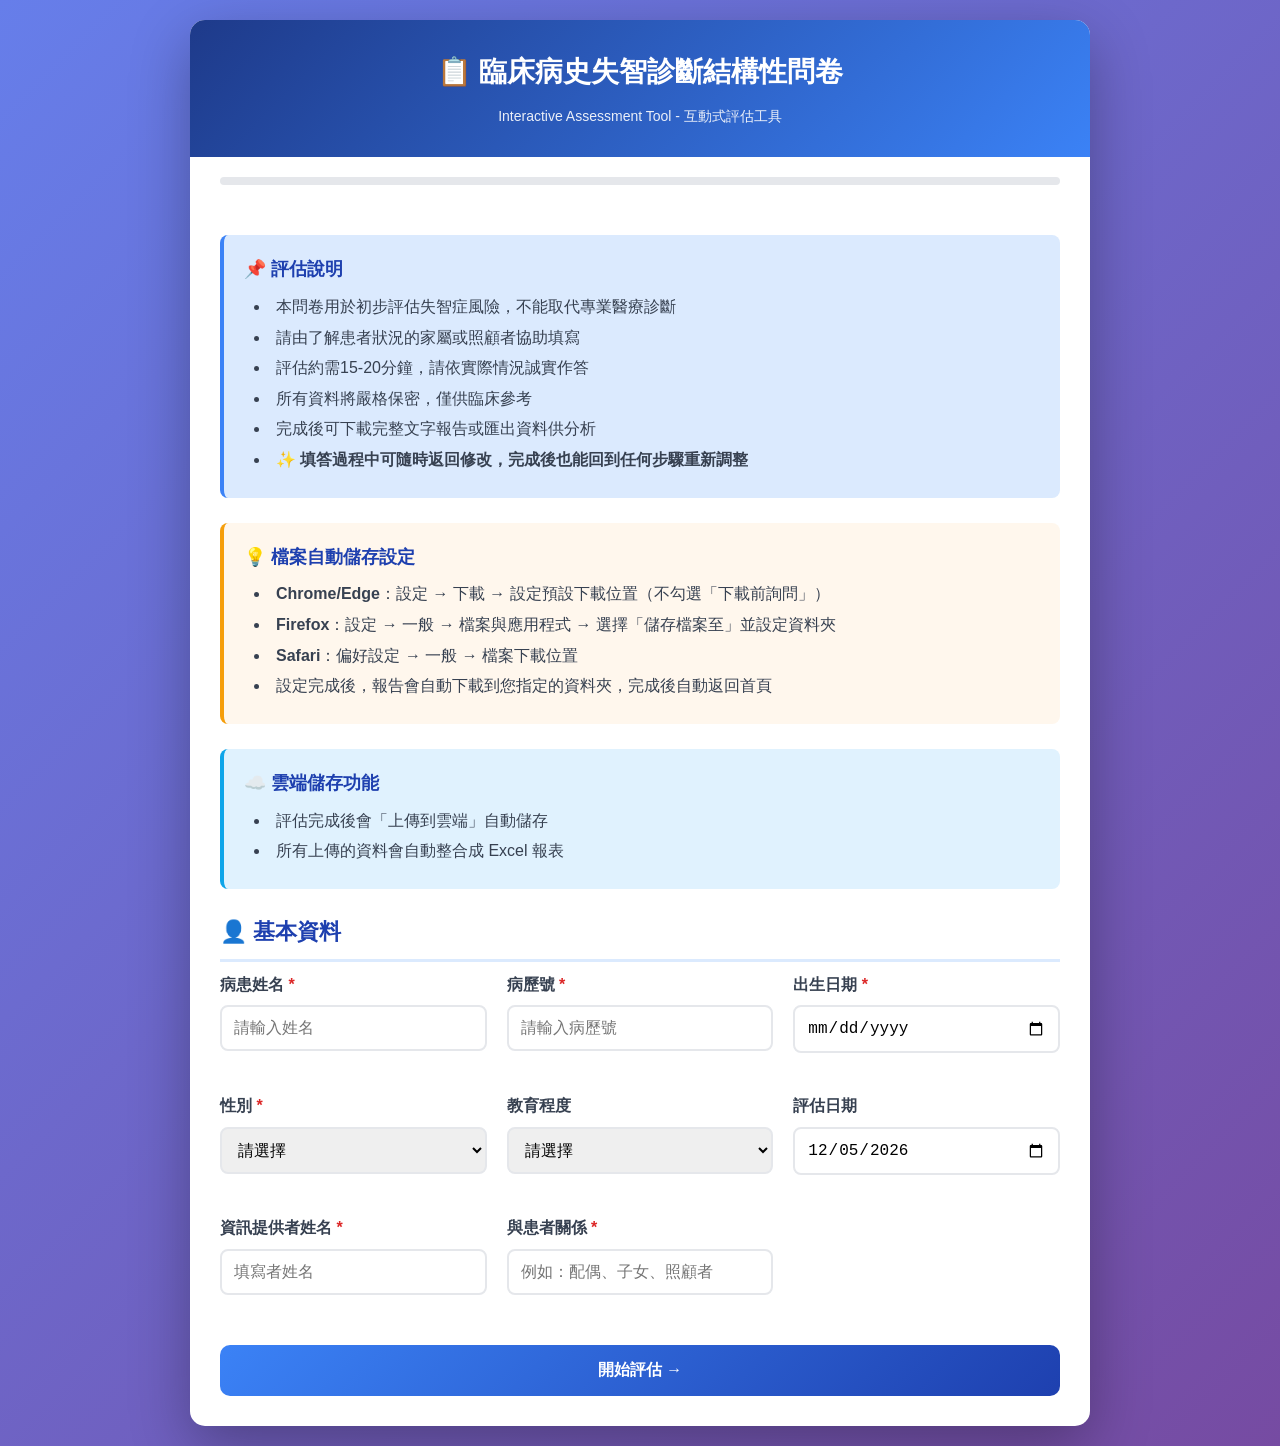
==== index.html @ 64c292cd "Update cloud storage feature description in HTML" ====
<!DOCTYPE html>
<html lang="zh-TW">
<head>
    <meta charset="UTF-8">
    <meta name="viewport" content="width=device-width, initial-scale=1.0">
    <title>臨床病史失智診斷結構性問卷 - 互動式評估工具</title>
    <style>
        * {
            margin: 0;
            padding: 0;
            box-sizing: border-box;
        }

        body {
            font-family: "Microsoft JhengHei", "微軟正黑體", Arial, sans-serif;
            background: linear-gradient(135deg, #667eea 0%, #764ba2 100%);
            min-height: 100vh;
            padding: 20px;
            line-height: 1.6;
        }

        .container {
            max-width: 900px;
            margin: 0 auto;
            background: white;
            border-radius: 15px;
            box-shadow: 0 20px 60px rgba(0,0,0,0.3);
            overflow: hidden;
        }

        .header {
            background: linear-gradient(135deg, #1e3a8a 0%, #3b82f6 100%);
            color: white;
            padding: 30px;
            text-align: center;
        }

        .header h1 {
            font-size: 28px;
            margin-bottom: 10px;
        }

        .header p {
            font-size: 14px;
            opacity: 0.9;
        }

        .progress-bar {
            background: #e5e7eb;
            height: 8px;
            border-radius: 4px;
            overflow: hidden;
            margin: 20px 30px;
        }

        .progress-fill {
            background: linear-gradient(90deg, #3b82f6, #1e40af);
            height: 100%;
            width: 0%;
            transition: width 0.3s ease;
        }

        .progress-text {
            text-align: center;
            color: #6b7280;
            font-size: 14px;
            margin-top: 10px;
        }

        .content {
            padding: 30px;
        }

        .section-title {
            font-size: 22px;
            font-weight: bold;
            color: #1e40af;
            margin-bottom: 10px;
            padding-bottom: 10px;
            border-bottom: 3px solid #dbeafe;
        }

        .section-subtitle {
            color: #6b7280;
            font-size: 14px;
            margin-bottom: 20px;
        }

        .form-group {
            margin-bottom: 20px;
        }

        .form-label {
            display: block;
            font-weight: 600;
            color: #374151;
            margin-bottom: 8px;
        }

        .form-label .required {
            color: #dc2626;
        }

        .form-input, .form-select {
            width: 100%;
            padding: 12px;
            border: 2px solid #e5e7eb;
            border-radius: 8px;
            font-size: 16px;
            transition: border-color 0.3s;
        }

        .form-input:focus, .form-select:focus {
            outline: none;
            border-color: #3b82f6;
        }

        .form-grid {
            display: grid;
            grid-template-columns: repeat(auto-fit, minmax(250px, 1fr));
            gap: 20px;
        }

        .question-item {
            padding: 20px;
            background: #f9fafb;
            border-radius: 10px;
            margin-bottom: 15px;
            border-left: 4px solid #3b82f6;
        }

        .question-header {
            display: flex;
            align-items: flex-start;
            margin-bottom: 15px;
        }

        .question-number {
            background: #3b82f6;
            color: white;
            padding: 5px 12px;
            border-radius: 20px;
            font-weight: bold;
            font-size: 14px;
            margin-right: 12px;
            flex-shrink: 0;
        }

        .question-text {
            font-weight: 500;
            color: #1f2937;
            flex: 1;
        }

        .question-note {
            font-size: 13px;
            color: #6b7280;
            margin: 8px 0 0 44px;
            font-style: italic;
        }

        .radio-group {
            display: flex;
            gap: 20px;
            margin-left: 44px;
            flex-wrap: wrap;
        }

        .radio-group.vertical {
            flex-direction: column;
            gap: 10px;
        }

        .radio-label {
            display: flex;
            align-items: center;
            cursor: pointer;
            padding: 8px 16px;
            border-radius: 8px;
            transition: background-color 0.2s;
        }

        .radio-label:hover {
            background: #e0e7ff;
        }

        .radio-label input[type="radio"] {
            margin-right: 8px;
            width: 18px;
            height: 18px;
            cursor: pointer;
        }

        .button-group {
            display: grid;
            grid-template-columns: repeat(auto-fit, minmax(200px, 1fr));
            gap: 15px;
            margin-top: 30px;
        }

        .btn {
            padding: 15px 30px;
            border: none;
            border-radius: 10px;
            font-size: 16px;
            font-weight: bold;
            cursor: pointer;
            transition: all 0.3s;
            display: flex;
            align-items: center;
            justify-content: center;
            gap: 8px;
        }

        .btn-primary {
            background: linear-gradient(135deg, #3b82f6, #1e40af);
            color: white;
        }

        .btn-primary:hover {
            transform: translateY(-2px);
            box-shadow: 0 10px 20px rgba(59, 130, 246, 0.4);
        }

        .btn-secondary {
            background: #6b7280;
            color: white;
        }

        .btn-secondary:hover {
            background: #4b5563;
        }

        .btn-success {
            background: linear-gradient(135deg, #10b981, #059669);
            color: white;
        }

        .btn-success:hover {
            transform: translateY(-2px);
            box-shadow: 0 10px 20px rgba(16, 185, 129, 0.4);
        }

        .info-box {
            background: #dbeafe;
            border-left: 4px solid #3b82f6;
            padding: 20px;
            border-radius: 8px;
            margin-bottom: 25px;
        }

        .info-box h3 {
            color: #1e40af;
            margin-bottom: 10px;
            font-size: 18px;
        }

        .info-box ul {
            list-style-position: inside;
            color: #374151;
        }

        .info-box li {
            margin-bottom: 5px;
            padding-left: 10px;
        }

        .results-container {
            padding: 30px;
        }

        .risk-card {
            background: white;
            border-radius: 12px;
            padding: 25px;
            margin-bottom: 20px;
            box-shadow: 0 4px 6px rgba(0,0,0,0.1);
            border-left: 5px solid #3b82f6;
        }

        .risk-summary {
            display: grid;
            grid-template-columns: repeat(auto-fit, minmax(200px, 1fr));
            gap: 20px;
            margin-bottom: 20px;
        }

        .risk-item {
            text-align: center;
            padding: 20px;
            background: linear-gradient(135deg, #f0f9ff, #e0f2fe);
            border-radius: 10px;
        }

        .risk-label {
            font-size: 14px;
            color: #6b7280;
            margin-bottom: 8px;
        }

        .risk-value {
            font-size: 32px;
            font-weight: bold;
        }

        .risk-high { color: #dc2626; }
        .risk-moderate { color: #ea580c; }
        .risk-mild { color: #ca8a04; }
        .risk-low { color: #16a34a; }

        .probability-bars {
            margin: 20px 0;
        }

        .probability-item {
            margin-bottom: 20px;
        }

        .probability-header {
            display: flex;
            justify-content: space-between;
            margin-bottom: 8px;
        }

        .probability-name {
            font-weight: 600;
            color: #374151;
        }

        .probability-percent {
            font-weight: bold;
            color: #3b82f6;
            font-size: 18px;
        }

        .probability-bar {
            width: 100%;
            height: 30px;
            background: #e5e7eb;
            border-radius: 15px;
            overflow: hidden;
            position: relative;
        }

        .probability-fill {
            height: 100%;
            background: linear-gradient(90deg, #3b82f6, #1e40af);
            border-radius: 15px;
            transition: width 0.5s ease;
            display: flex;
            align-items: center;
            justify-content: flex-end;
            padding-right: 12px;
            color: white;
            font-weight: bold;
            font-size: 14px;
        }

        .recommendations {
            margin: 20px 0;
        }

        .recommendation-item {
            padding: 15px;
            border-radius: 10px;
            margin-bottom: 12px;
            border-left: 4px solid;
        }

        .rec-urgent {
            background: #fef2f2;
            border-color: #dc2626;
        }

        .rec-important {
            background: #fff7ed;
            border-color: #ea580c;
        }

        .rec-clinical {
            background: #eff6ff;
            border-color: #3b82f6;
        }

        .rec-safety {
            background: #f0fdf4;
            border-color: #16a34a;
        }

        .rec-title {
            font-weight: bold;
            margin-bottom: 5px;
        }

        .disclaimer {
            background: #fef3c7;
            border: 2px solid #f59e0b;
            border-radius: 10px;
            padding: 20px;
            margin: 20px 0;
        }

        .disclaimer h3 {
            color: #92400e;
            margin-bottom: 10px;
        }

        .disclaimer ul {
            list-style-position: inside;
            color: #78350f;
        }

        .disclaimer li {
            margin-bottom: 5px;
        }

        .symptoms-table {
            width: 100%;
            border-collapse: collapse;
            margin: 20px 0;
            background: white;
            border-radius: 8px;
            overflow: hidden;
        }

        .symptoms-table th {
            background: #f3f4f6;
            padding: 12px;
            text-align: left;
            font-weight: 600;
            color: #374151;
            border-bottom: 2px solid #e5e7eb;
        }

        .symptoms-table td {
            padding: 12px;
            border-bottom: 1px solid #e5e7eb;
            color: #4b5563;
        }

        .symptoms-table tr:last-child td {
            border-bottom: none;
        }

        .symptom-positive {
            color: #dc2626;
            font-weight: 600;
        }

        .hidden {
            display: none;
        }

        @media print {
            body {
                background: white;
                padding: 0;
            }
            .container {
                box-shadow: none;
            }
            .btn {
                display: none;
            }
        }

        @media (max-width: 768px) {
            .form-grid {
                grid-template-columns: 1fr;
            }
            .radio-group {
                flex-direction: column;
            }
            .button-group {
                grid-template-columns: 1fr;
            }
        }
    </style>
</head>
<body>
    <div class="container">
        <div class="header">
            <h1>📋 臨床病史失智診斷結構性問卷</h1>
            <p>Interactive Assessment Tool - 互動式評估工具</p>
        </div>

        <div class="progress-bar" id="progressBar">
            <div class="progress-fill" id="progressFill"></div>
        </div>
        <div class="progress-text" id="progressText"></div>

        <!-- 步驟0: 基本資料 -->
        <div id="step0" class="content">
            <div class="info-box">
                <h3>📌 評估說明</h3>
                <ul>
                    <li>本問卷用於初步評估失智症風險，不能取代專業醫療診斷</li>
                    <li>請由了解患者狀況的家屬或照顧者協助填寫</li>
                    <li>評估約需15-20分鐘，請依實際情況誠實作答</li>
                    <li>所有資料將嚴格保密，僅供臨床參考</li>
                    <li>完成後可下載完整文字報告或匯出資料供分析</li>
                    <li><strong>✨ 填答過程中可隨時返回修改，完成後也能回到任何步驟重新調整</strong></li>
                </ul>
            </div>

        <div class="info-box" style="background: #fff7ed; border-left-color: #f59e0b;">
                <h3>💡 檔案自動儲存設定</h3>
                <ul>
                    <li><strong>Chrome/Edge</strong>：設定 → 下載 → 設定預設下載位置（不勾選「下載前詢問」）</li>
                    <li><strong>Firefox</strong>：設定 → 一般 → 檔案與應用程式 → 選擇「儲存檔案至」並設定資料夾</li>
                    <li><strong>Safari</strong>：偏好設定 → 一般 → 檔案下載位置</li>
                    <li>設定完成後，報告會自動下載到您指定的資料夾，完成後自動返回首頁</li>
                </ul>
            </div>

            <!-- 加入這個新的 info-box -->
            <div class="info-box" style="background: #e0f2fe; border-left-color: #0ea5e9;">
                <h3>☁️ 雲端儲存功能</h3>
                <ul>
                    <li>評估完成後會「上傳到雲端」自動儲存</li>
                    <li>所有上傳的資料會自動整合成 Excel 報表</li>
                </ul>
            </div>

            <div class="section-title">👤 基本資料</div>
            <div class="form-grid">
                <div class="form-group">
                    <label class="form-label">病患姓名 <span class="required">*</span></label>
                    <input type="text" id="patientName" class="form-input" placeholder="請輸入姓名">
                </div>
                <div class="form-group">
                    <label class="form-label">病歷號 <span class="required">*</span></label>
                    <input type="text" id="chartNumber" class="form-input" placeholder="請輸入病歷號">
                </div>
                <div class="form-group">
                    <label class="form-label">出生日期 <span class="required">*</span></label>
                    <input type="date" id="birthDate" class="form-input">
                </div>
                <div class="form-group">
                    <label class="form-label">性別 <span class="required">*</span></label>
                    <select id="gender" class="form-select">
                        <option value="">請選擇</option>
                        <option value="男">男</option>
                        <option value="女">女</option>
                    </select>
                </div>
                <div class="form-group">
                    <label class="form-label">教育程度</label>
                    <select id="education" class="form-select">
                        <option value="">請選擇</option>
                        <option value="不識字">不識字</option>
                        <option value="小學">小學</option>
                        <option value="國中">國中</option>
                        <option value="高中職">高中職</option>
                        <option value="專科">專科</option>
                        <option value="大學">大學</option>
                        <option value="研究所以上">研究所以上</option>
                    </select>
                </div>
                <div class="form-group">
                    <label class="form-label">評估日期</label>
                    <input type="date" id="assessmentDate" class="form-input">
                </div>
                <div class="form-group">
                    <label class="form-label">資訊提供者姓名 <span class="required">*</span></label>
                    <input type="text" id="informantName" class="form-input" placeholder="填寫者姓名">
                </div>
                <div class="form-group">
                    <label class="form-label">與患者關係 <span class="required">*</span></label>
                    <input type="text" id="informantRelation" class="form-input" placeholder="例如：配偶、子女、照顧者">
                </div>
            </div>

            <div class="button-group">
                <button class="btn btn-primary" onclick="startAssessment()">
                    開始評估 →
                </button>
            </div>
        </div>

        <!-- 問卷步驟 -->
        <div id="questionSteps" class="content hidden"></div>

        <!-- 結果頁面 -->
        <div id="resultsPage" class="content hidden"></div>
    </div>

    <script>
        // 全局變數
        let currentStep = 0;
        let responses = {};
        let patientInfo = {};

        // 問卷結構
        const questionSections = [
            {
                id: 'consciousness',
                title: '一、意識或睡眠症狀',
                subtitle: '(不清楚或是不確定請選否)',
                questions: [
                    { id: 'dlb1_1', text: '白天嗜睡或經常昏昏欲睡', type: 'yesno' },
                    { id: 'dlb1_2', text: '常常思緒雜亂無章，說話不合邏輯', type: 'yesno' },
                    { id: 'dlb1_3', text: '意識或認知症狀起伏很大，甚至一天之內好壞就差很多嗎？', type: 'noyes' },
                    { id: 'dlb1_4', text: '睡覺時因為夢境而產生一些動作行為，例如：喊叫、揮拳、揮舞雙臂、起身跑等', type: 'yesno' }
                ]
            },
            {
                id: 'motor',
                title: '二、動作障礙症狀',
                subtitle: '(不清楚或是不確定請選否)',
                questions: [
                    { id: 'dlb2_1', text: '坐著或靜止不動的時候，肢體或頭部會明顯地顫抖', type: 'yesno' },
                    { id: 'dlb2_2', text: '動作變得緩慢，尤其是起步特別困難，面部表情也明顯減少', type: 'yesno' },
                    { id: 'dlb2_3', text: '動作變得僵硬，走路步伐變小身體會前傾', type: 'yesno' },
                    { id: 'dlb2_4', text: '動作變得不穩，走路不平衡，有時候好像要跌倒或真的跌倒', type: 'yesno' }
                ]
            },
            {
                id: 'behavioral',
                title: '三、情緒行為症狀',
                subtitle: '(不清楚或是不確定請選否)',
                questions: [
                    { id: 'dlb3_1', text: '有視幻覺，會「清楚」地看見別人看不到的人、動物或其他物體', type: 'yesno', note: '(註：只像是過去的片段記憶不算；只對空氣講話不算；半夢半醒或是視力不佳看到的黑影或錯覺也不算)' },
                    { id: 'dlb3_2', text: '變得多疑或妄想，常常有一些與事實不符的想法，例如：錢財被偷或人被傷害', type: 'yesno' },
                    { id: 'dlb3_3', text: '變得情緒低落、憂鬱、有負面想法，或是倦怠乏力', type: 'yesno' },
                    { id: 'ftd3_4', text: '變得躁動，情緒不容易控制，甚至會用言語或動作傷害別人', type: 'yesno' },
                    { id: 'ftd3_5', text: '變得冷漠，對周邊的事物失去動力或興趣', type: 'yesno' },
                    { id: 'ftd3_6', text: '變得缺乏同理心，毫不在意外界的想法與感受，也不會同情別人', type: 'yesno' },
                    { id: 'ftd3_7', text: '產生怪異行為、重複的動作，或是強迫性的言語或行為', type: 'yesno' },
                    { id: 'ftd3_8', text: '飲食喜好改變，或更酗菸或酒，不正常地吃甜食，或將不可吃的東西放入口裡', type: 'yesno' }
                ]
            },
            {
                id: 'autonomic',
                title: '四、自律神經症狀',
                subtitle: '(不清楚或是不確定請選否)',
                questions: [
                    { id: 'vad4_1', text: '經常有排尿問題', type: 'yesno' },
                    { id: 'dlb4_2', text: '經常頭暈，尤其是在變換姿勢的時候', type: 'yesno' },
                    { id: 'dlb4_3', text: '曾有短暫意識喪失', type: 'yesno' }
                ]
            },
            {
                id: 'memory',
                title: '五、記憶力症狀',
                subtitle: '(不清楚或是不確定請選不會)',
                questions: [
                    { id: 'ad5_1', text: '會忘記熟悉親人或朋友的名字嗎？', type: 'noyes' },
                    { id: 'ad5_2', text: '會重複問相同的問題或講相同的事情嗎？', type: 'noyes' },
                    { id: 'ad5_3', text: '會忘記與別人的重要約會嗎？', type: 'noyes' },
                    { id: 'ad5_4', text: '學習如何使用新的工具設備（例如：手機或其他電子產品）會變得困難嗎？', type: 'noyes' },
                    { id: 'ad5_5', text: '會常常忘記物品放置位置嗎？', type: 'frequency3' },
                    { id: 'ad5_6', text: '會常常忘記最近發生的事情嗎？', type: 'frequency3' },
                    { id: 'ad5_7', text: '會常常忘記關瓦斯或水龍頭嗎？', type: 'frequency3' },
                    { id: 'ad5_8', text: '會因為回答不出問題或是分不清楚過去現在，就亂編故事嗎？', type: 'frequency3' }
                ]
            },
            {
                id: 'orientation',
                title: '六、定向力症狀',
                subtitle: '(不清楚或是不確定請選不會)',
                questions: [
                    { id: 'ad6_1', text: '會忘記正確的年份和月份嗎？', type: 'noyes' },
                    { id: 'ad6_2', text: '在熟悉的環境（例如：住家附近）會迷路嗎？', type: 'noyes' },
                    { id: 'ad6_3', text: '尋找物品（例如：找冰箱或櫃子內物品）會有困難嗎？', type: 'noyes' },
                    { id: 'ad6_4', text: '會無法辨認親人臉孔、自家建築房間或自己的物品嗎？', type: 'noyes' },
                    { id: 'ad6_5', text: '空間認知（例如：停車有困難或身處危險地方不自知）有變差嗎？', type: 'noyes' }
                ]
            },
            {
                id: 'executive',
                title: '七、判斷力與執行功能症狀',
                subtitle: '(不清楚或是不確定請選不會)',
                questions: [
                    { id: 'ftd7_1', text: '應對進退（例如：參加親朋好友婚喪喜慶）會有不適當言行舉止嗎？', type: 'noyes' },
                    { id: 'vad7_2', text: '做出錯誤的判斷或決定嗎？例如：被騙、買不適宜物品、不顧安危等', type: 'noyes' },
                    { id: 'vad7_3', text: '處理複雜的財務，例如：上銀行、繳費、開支票等會變得困難嗎？', type: 'noyes' },
                    { id: 'vad7_4', text: '變得很困難計畫安排或下決定嗎？', type: 'decision' },
                    { id: 'vad7_5', text: '變得不知事情的輕重緩急（重要性），搞錯順序嗎？', type: 'noyes' },
                    { id: 'vad7_6', text: '操作日常生活用品明顯比以前困難嗎？例如：使用電話、遙控器，或微波爐等', type: 'noyes' },
                    { id: 'vad7_7', text: '面對問題變得無法解決或思考變得沒有彈性不知變通嗎？', type: 'noyes' }
                ]
            },
            {
                id: 'language',
                title: '八、語言功能症狀',
                subtitle: '(不清楚或是不確定請選否或不會)',
                questions: [
                    { id: 'ppa8_1', text: '想要講某個名詞例如人名或物名卻常常講不出來嗎？', type: 'frequency3' },
                    { id: 'ppa8_2', text: '說話會變得很少或變得不流利，無法完整地講一個句子嗎？', type: 'noyes' },
                    { id: 'ppa8_3', text: '說話變得容易說錯話或文法錯誤？', type: 'noyes' },
                    { id: 'ppa8_4', text: '會變得聽不懂別人的話或無法理解文意嗎？', type: 'noyes' },
                    { id: 'ppa8_5', text: '會一直重複說同樣的字句或重複別人的字句嗎？', type: 'noyes' },
                    { id: 'ftd8_6', text: '語言功能異常是否最早發生，而且比其他認知症狀早很多嗎？', type: 'yesno' }
                ]
            },
            {
                id: 'adl',
                title: '九、日常生活狀況',
                subtitle: '(請照顧者務必依病患現階段能力選擇其中一個項目)',
                questions: [
                    { id: 'adl9_1', text: '能上街購物嗎？', type: 'adl3', options: ['能獨立購買生活用品', '需要有人陪同或協助', '完全不會購買'] },
                    { id: 'adl9_2', text: '能夠自行外出活動嗎？', type: 'adl3', options: ['能獨立搭車或騎/開車', '需要有人陪同', '完全不能出門'] },
                    { id: 'adl9_3', text: '能夠準備飯菜嗎？例如作菜、點菜或外燴', type: 'adl4', options: ['不適用(平常沒在做)', '正常(可以獨立完成)', '部分自理(需要協助或只能做簡單的)', '無法自理(需要別人煮好、擺好)'] },
                    { id: 'adl9_4', text: '能夠做家事嗎？例如收拾房間、打掃', type: 'adl4', options: ['不適用(平常沒在做)', '正常(可以獨立完成)', '部分自理(只能做簡單家事)', '無法自理(完全需要別人協助)'] },
                    { id: 'adl9_5', text: '能夠洗衣服嗎？', type: 'adl4', options: ['不適用(平常沒在做)', '正常(可以獨立完成)', '部分自理(只能洗小件衣物)', '無法自理(完全依靠別人)'] },
                    { id: 'adl9_6', text: '能夠使用電話或手機嗎？', type: 'adl3', options: ['正常使用', '只會接聽或撥熟悉號碼', '完全不會使用'] },
                    { id: 'adl9_7', text: '還能夠自行服用藥物嗎？', type: 'adl3', options: ['正常或不需服藥', '需要提醒才會服用', '需要別人準備或完全依賴'] },
                    { id: 'adl9_8', text: '能夠處理錢財嗎？', type: 'adl3', options: ['能處理日常購買及財務', '只能處理簡單的零錢交易', '完全無法處理錢財'] },
                    { id: 'adl9_9', text: '現在還在從事例行的活動或平常的嗜好興趣嗎？例如運動、唸佛、上教堂、打牌、麻將、唱歌、或與孫子女玩等', type: 'adl3', options: ['如常', '有減少', '幾乎沒有或完全沒有，整天在自己房間'] },
                    { id: 'adl9_10', text: '上述活動困難，病人是因肢體或行動不便嗎？', type: 'yesno' }
                ]
            }
        ];

        // 評分權重
        const scoringWeights = {
            DLB: {
                'dlb1_1': 2.0, 'dlb1_2': 2.0, 'dlb1_3': 3.0, 'dlb1_4': 4.5,
                'dlb2_1': 3.0, 'dlb2_2': 3.5, 'dlb2_3': 3.0, 'dlb2_4': 2.5,
                'dlb3_1': 5.0, 'dlb4_2': 2.0, 'dlb4_3': 2.0
            },
            AD: {
                'ad5_1': 3.5, 'ad5_2': 4.0, 'ad5_3': 3.5, 'ad5_4': 3.0,
                'ad5_5': 2.5, 'ad5_6': 4.0, 'ad5_7': 3.0, 'ad5_8': 2.5,
                'ad6_1': 3.5, 'ad6_2': 3.0, 'ad6_3': 2.5, 'ad6_4': 3.0, 'ad6_5': 2.5,
                'dlb3_2': 1.5, 'dlb3_3': 1.5
            },
            VaD: {
                'vad7_2': 3.5, 'vad7_3': 3.5, 'vad7_4': 3.0, 'vad7_5': 3.0,
                'vad7_6': 2.5, 'vad7_7': 3.0, 'vad4_1': 2.5,
                'dlb2_4': 2.0, 'ad5_1': 1.5, 'ad5_2': 2.0, 'ad5_6': 2.0
            },
            FTD: {
                'ftd7_1': 4.0, 'ftd3_5': 4.0, 'ftd3_6': 4.5, 'ftd3_7': 3.5,
                'ftd3_8': 3.5, 'ftd3_4': 2.5, 'vad7_2': 3.0, 'vad7_4': 3.0,
                'vad7_7': 3.0, 'ftd8_6': 4.0
            },
            PPA: {
                'ppa8_1': 3.5, 'ppa8_2': 3.5, 'ppa8_3': 3.0,
                'ppa8_4': 3.5, 'ppa8_5': 3.0, 'ftd8_6': 5.0
            }
        };

        // 初始化日期
        document.getElementById('assessmentDate').valueAsDate = new Date();

        // 開始評估
        function startAssessment() {
            const name = document.getElementById('patientName').value.trim();
            const chartNumber = document.getElementById('chartNumber').value.trim();
            const birthDate = document.getElementById('birthDate').value;
            const gender = document.getElementById('gender').value;
            const informantName = document.getElementById('informantName').value.trim();
            const informantRelation = document.getElementById('informantRelation').value.trim();

            if (!name || !chartNumber || !birthDate || !gender || !informantName || !informantRelation) {
                alert('請填寫所有必填欄位（標註 * 者）');
                return;
            }

            patientInfo = {
                name: name,
                chartNumber: chartNumber,
                birthDate: birthDate,
                gender: gender,
                education: document.getElementById('education').value,
                assessmentDate: document.getElementById('assessmentDate').value,
                informantName: informantName,
                informantRelation: informantRelation
            };

            currentStep = 1;
            showStep(currentStep);
        }

        // 顯示步驟
        function showStep(step) {
            document.getElementById('step0').classList.add('hidden');
            document.getElementById('questionSteps').classList.remove('hidden');
            document.getElementById('resultsPage').classList.add('hidden');

            const section = questionSections[step - 1];
            let html = '<div class="section-title">' + section.title + '</div>';
            html += '<div class="section-subtitle">' + section.subtitle + '</div>';

            section.questions.forEach(function(q, idx) {
                html += '<div class="question-item">';
                html += '<div class="question-header">';
                html += '<span class="question-number">Q' + (idx + 1) + '</span>';
                html += '<span class="question-text">' + q.text + '</span>';
                html += '</div>';
                if (q.note) {
                    html += '<div class="question-note">' + q.note + '</div>';
                }
                html += renderQuestionInput(q);
                html += '</div>';
            });

            html += '<div class="button-group">';
            html += '<button class="btn btn-secondary" onclick="previousStep()">← 上一步</button>';
            if (step < questionSections.length) {
                html += '<button class="btn btn-primary" onclick="nextStep()">下一步 →</button>';
            } else {
                html += '<button class="btn btn-success" onclick="showResults()">✓ 完成評估</button>';
            }
            html += '</div>';

            document.getElementById('questionSteps').innerHTML = html;
            updateProgress();
            window.scrollTo(0, 0);
        }

        // 渲染問題輸入
        function renderQuestionInput(question) {
            const savedValue = responses[question.id];
            let html = '';
            
            switch(question.type) {
                case 'yesno':
                    html = '<div class="radio-group">';
                    html += '<label class="radio-label">';
                    html += '<input type="radio" name="' + question.id + '" value="否" ' + (savedValue === '否' ? 'checked' : '') + ' onchange="saveResponse(\'' + question.id + '\', \'否\')"> 否';
                    html += '</label>';
                    html += '<label class="radio-label">';
                    html += '<input type="radio" name="' + question.id + '" value="是" ' + (savedValue === '是' ? 'checked' : '') + ' onchange="saveResponse(\'' + question.id + '\', \'是\')"> 是';
                    html += '</label>';
                    html += '</div>';
                    break;
                
                case 'noyes':
                    html = '<div class="radio-group">';
                    html += '<label class="radio-label">';
                    html += '<input type="radio" name="' + question.id + '" value="不會" ' + (savedValue === '不會' ? 'checked' : '') + ' onchange="saveResponse(\'' + question.id + '\', \'不會\')"> 不會';
                    html += '</label>';
                    html += '<label class="radio-label">';
                    html += '<input type="radio" name="' + question.id + '" value="會" ' + (savedValue === '會' ? 'checked' : '') + ' onchange="saveResponse(\'' + question.id + '\', \'會\')"> 會';
                    html += '</label>';
                    html += '</div>';
                    break;
                
                case 'frequency3':
                    html = '<div class="radio-group">';
                    html += '<label class="radio-label">';
                    html += '<input type="radio" name="' + question.id + '" value="不會" ' + (savedValue === '不會' ? 'checked' : '') + ' onchange="saveResponse(\'' + question.id + '\', \'不會\')"> 不會';
                    html += '</label>';
                    html += '<label class="radio-label">';
                    html += '<input type="radio" name="' + question.id + '" value="偶爾" ' + (savedValue === '偶爾' ? 'checked' : '') + ' onchange="saveResponse(\'' + question.id + '\', \'偶爾\')"> 偶爾';
                    html += '</label>';
                    html += '<label class="radio-label">';
                    html += '<input type="radio" name="' + question.id + '" value="常常" ' + (savedValue === '常常' ? 'checked' : '') + ' onchange="saveResponse(\'' + question.id + '\', \'常常\')"> 常常';
                    html += '</label>';
                    html += '</div>';
                    break;
                
                case 'decision':
                    html = '<div class="radio-group vertical">';
                    html += '<label class="radio-label">';
                    html += '<input type="radio" name="' + question.id + '" value="不會" ' + (savedValue === '不會' ? 'checked' : '') + ' onchange="saveResponse(\'' + question.id + '\', \'不會\')"> 不會，大都是自己決定';
                    html += '</label>';
                    html += '<label class="radio-label">';
                    html += '<input type="radio" name="' + question.id + '" value="會" ' + (savedValue === '會' ? 'checked' : '') + ' onchange="saveResponse(\'' + question.id + '\', \'會\')"> 會，大都由別人幫忙決定';
                    html += '</label>';
                    html += '</div>';
                    break;
                
                case 'adl3':
                case 'adl4':
                    html = '<div class="radio-group vertical">';
                    question.options.forEach(function(opt, idx) {
                        html += '<label class="radio-label">';
                        html += '<input type="radio" name="' + question.id + '" value="' + idx + '" ' + (savedValue == idx ? 'checked' : '') + ' onchange="saveResponse(\'' + question.id + '\', ' + idx + ')"> ' + opt;
                        html += '</label>';
                    });
                    html += '</div>';
                    break;
            }
            
            return html;
        }

        // 儲存回應
        function saveResponse(questionId, value) {
            responses[questionId] = value;
        }

        // 下一步
        function nextStep() {
            if (currentStep < questionSections.length) {
                currentStep++;
                showStep(currentStep);
            }
        }

        // 上一步
        function previousStep() {
            if (currentStep > 1) {
                currentStep--;
                showStep(currentStep);
            } else {
                document.getElementById('step0').classList.remove('hidden');
                document.getElementById('questionSteps').classList.add('hidden');
                currentStep = 0;
                updateProgress();
            }
        }

        // 更新進度條
        function updateProgress() {
            const progress = (currentStep / questionSections.length) * 100;
            document.getElementById('progressFill').style.width = progress + '%';
            document.getElementById('progressText').textContent = 
                currentStep === 0 ? '準備開始' : 
                '第 ' + currentStep + ' 部分，共 ' + questionSections.length + ' 部分 (' + Math.round(progress) + '% 完成)';
        }

        // 計算評分
        function calculateScores() {
            const scores = { DLB: 0, AD: 0, VaD: 0, FTD: 0, PPA: 0 };
            const maxScores = { DLB: 0, AD: 0, VaD: 0, FTD: 0, PPA: 0 };

            Object.keys(responses).forEach(function(qId) {
                const value = responses[qId];
                
                Object.keys(scoringWeights).forEach(function(type) {
                    if (scoringWeights[type][qId]) {
                        const weight = scoringWeights[type][qId];
                        maxScores[type] += weight;
                        
                        if (value === '是' || value === '會') {
                            scores[type] += weight;
                        } else if (value === '偶爾') {
                            scores[type] += weight * 0.5;
                        } else if (value === '常常') {
                            scores[type] += weight * 1.0;
                        } else if (typeof value === 'number' && value > 0) {
                            scores[type] += weight;
                        }
                    }
                });
            });

            const adlImpairment = calculateADLImpairment();
            const functionalMultiplier = 1 + (adlImpairment / 100);
            Object.keys(scores).forEach(function(type) {
                scores[type] *= functionalMultiplier;
            });

            if (responses['dlb1_4'] === '是' && responses['dlb3_1'] === '是' && responses['dlb1_3'] === '會') {
                scores.DLB *= 1.5;
            }
            
            if (responses['ftd7_1'] === '會' && responses['ftd3_5'] === '是' && responses['ftd3_6'] === '是') {
                scores.FTD *= 1.4;
            }
            
            if (responses['ftd8_6'] === '是' && 
                (responses['ppa8_1'] === '常常' || responses['ppa8_2'] === '會' || responses['ppa8_4'] === '會')) {
                scores.PPA *= 1.5;
            }

            const percentages = {};
            Object.keys(scores).forEach(function(type) {
                percentages[type] = maxScores[type] > 0 ? 
                    Math.min(100, (scores[type] / maxScores[type]) * 100) : 0;
            });

            const totalScore = Object.values(percentages).reduce(function(a, b) { return a + b; }, 0);
            const probabilities = {};
            Object.keys(percentages).forEach(function(type) {
                probabilities[type] = totalScore > 0 ? (percentages[type] / totalScore) * 100 : 0;
            });

            return {
                rawScores: scores,
                percentages: percentages,
                probabilities: probabilities,
                adlImpairment: adlImpairment,
                overallRisk: calculateOverallRisk(percentages)
            };
        }

        // 計算ADL障礙
        function calculateADLImpairment() {
            let impairmentScore = 0;
            let totalItems = 0;
            
            for (let i = 1; i <= 9; i++) {
                const qId = 'adl9_' + i;
                if (responses[qId] !== undefined) {
                    const value = responses[qId];
                    
                    if (typeof value === 'number') {
                        if (qId === 'adl9_3' || qId === 'adl9_4' || qId === 'adl9_5') {
                            if (value === 0) {
                                continue;
                            } else {
                                totalItems++;
                                if (value === 1) {
                                    impairmentScore += 0;
                                } else if (value === 2) {
                                    impairmentScore += 0.5;
                                } else if (value === 3) {
                                    impairmentScore += 1.0;
                                }
                            }
                        } else {
                            totalItems++;
                            if (value === 0) {
                                impairmentScore += 0;
                            } else if (value === 1) {
                                impairmentScore += 0.5;
                            } else if (value >= 2) {
                                impairmentScore += 1.0;
                            }
                        }
                    }
                }
            }
            
            return totalItems > 0 ? (impairmentScore / totalItems) * 100 : 0;
        }

        // 計算整體風險
        function calculateOverallRisk(percentages) {
            const maxScore = Math.max.apply(null, Object.values(percentages));
            const avgScore = Object.values(percentages).reduce(function(a, b) { return a + b; }, 0) / 5;
            
            if (maxScore >= 60 && avgScore >= 30) return 'high';
            if (maxScore >= 40 || avgScore >= 20) return 'moderate';
            if (maxScore >= 20 || avgScore >= 10) return 'mild';
            return 'low';
        }

        // 生成建議
        function generateRecommendations(results) {
            const probabilities = results.probabilities;
            const overallRisk = results.overallRisk;
            const adlImpairment = results.adlImpairment;
            const recommendations = [];
            
            const sorted = Object.entries(probabilities)
                .sort(function(a, b) { return b[1] - a[1]; })
                .filter(function(item) { return item[1] > 15; });

            if (overallRisk === 'high') {
                recommendations.push({
                    type: 'urgent',
                    text: '建議盡快（2週內）安排神經內科或老年精神科專科醫師評估'
                });
            } else if (overallRisk === 'moderate') {
                recommendations.push({
                    type: 'important',
                    text: '建議於1個月內至記憶門診或神經科接受完整評估'
                });
            }

            if (adlImpairment > 50) {
                recommendations.push({
                    type: 'important',
                    text: '日常功能明顯受損，建議評估照護需求與安全措施'
                });
            }

            if (probabilities.DLB > 30) {
                recommendations.push({
                    type: 'clinical',
                    text: '症狀符合Lewy Body失智症特徵，建議進行DaTscan或MIBG心肌閃爍攝影檢查'
                });
                if (responses['dlb1_4'] === '是') {
                    recommendations.push({
                        type: 'safety',
                        text: '有REM睡眠行為障礙，注意睡眠安全，避免床邊放置危險物品'
                    });
                }
            }

            if (probabilities.AD > 30 && responses['ad5_2'] === '會') {
                recommendations.push({
                    type: 'clinical',
                    text: '記憶障礙顯著，建議考慮腦部MRI及血液生物標記(如plasma p-tau217)檢測'
                });
            }

            if (probabilities.FTD > 30) {
                const age = calculateAge(patientInfo.birthDate);
                if (age && age < 65) {
                    recommendations.push({
                        type: 'clinical',
                        text: '年輕發病且有明顯行為改變，建議基因檢測評估遺傳性額顳葉失智症'
                    });
                }
            }

            if (probabilities.PPA > 30) {
                recommendations.push({
                    type: 'clinical',
                    text: '語言功能障礙為主要症狀，建議語言治療評估及PET影像檢查'
                });
            }

            return { sorted: sorted, recommendations: recommendations };
        }

        // 計算年齡
        function calculateAge(birthDate) {
            if (!birthDate) return null;
            const birth = new Date(birthDate);
            const today = new Date();
            let age = today.getFullYear() - birth.getFullYear();
            const monthDiff = today.getMonth() - birth.getMonth();
            if (monthDiff < 0 || (monthDiff === 0 && today.getDate() < birth.getDate())) {
                age--;
            }
            return age;
        }

        // 獲取異常症狀
        function getAbnormalSymptoms() {
            const abnormalSymptoms = [];
            
            questionSections.forEach(function(section) {
                section.questions.forEach(function(q) {
                    const value = responses[q.id];
                    let isAbnormal = false;
                    
                    if (value === '是' || value === '會' || value === '常常') {
                        isAbnormal = true;
                    } else if (typeof value === 'number' && value > 0) {
                        if (q.type === 'adl4') {
                            isAbnormal = (value === 3);
                        } else if (q.type === 'adl3') {
                            isAbnormal = (value === 2);
                        } else {
                            isAbnormal = true;
                        }
                    }
                    
                    if (isAbnormal) {
                        let responseText = value;
                        if (q.type === 'adl3' || q.type === 'adl4') {
                            responseText = q.options[value] || value;
                        }
                        
                        abnormalSymptoms.push({
                            section: section.title,
                            question: q.text,
                            response: responseText
                        });
                    }
                });
            });
            
            return abnormalSymptoms;
        }

        // 失智症名稱
        function getDementiaName(type) {
            const names = {
                'AD': "Alzheimer's Disease (阿茲海默症)",
                'DLB': 'Dementia with Lewy Bodies (路易氏體失智症)',
                'VaD': 'Vascular Dementia (血管性失智症)',
                'FTD': 'Frontotemporal Dementia (額顳葉失智症)',
                'PPA': 'Primary Progressive Aphasia (原發性進行性失語症)'
            };
            return names[type] || type;
        }

        // 風險文字和顏色
        function getRiskInfo(risk) {
            const info = {
                'high': { text: '高度風險', color: 'risk-high' },
                'moderate': { text: '中度風險', color: 'risk-moderate' },
                'mild': { text: '輕度風險', color: 'risk-mild' },
                'low': { text: '低風險', color: 'risk-low' }
            };
            return info[risk] || info['low'];
        }

        // 顯示結果
        function showResults() {
            const results = calculateScores();
            const recsData = generateRecommendations(results);
            const sorted = recsData.sorted;
            const recommendations = recsData.recommendations;
            const abnormalSymptoms = getAbnormalSymptoms();
            const riskInfo = getRiskInfo(results.overallRisk);

            let html = '<div class="results-container">';
            html += '<div class="section-title">📊 評估結果報告</div>';
            
            html += '<div class="risk-card">';
            html += '<h3 style="margin-bottom: 15px;">整體評估摘要</h3>';
            html += '<div class="risk-summary">';
            html += '<div class="risk-item">';
            html += '<div class="risk-label">整體認知障礙風險等級</div>';
            html += '<div class="risk-value ' + riskInfo.color + '">' + riskInfo.text + '</div>';
            html += '</div>';
            html += '<div class="risk-item">';
            html += '<div class="risk-label">日常功能障礙程度</div>';
            html += '<div class="risk-value" style="color: #8b5cf6;">' + results.adlImpairment.toFixed(1) + '%</div>';
            html += '</div>';
            html += '</div>';
            html += '</div>';

            html += '<div class="risk-card">';
            html += '<h3 style="margin-bottom: 15px;">各類型失智症相對機率分析</h3>';
            html += '<div class="probability-bars">';

            sorted.forEach(function(item) {
                const type = item[0];
                const prob = item[1];
                html += '<div class="probability-item">';
                html += '<div class="probability-header">';
                html += '<span class="probability-name">' + getDementiaName(type) + '</span>';
                html += '<span class="probability-percent">' + prob.toFixed(1) + '%</span>';
                html += '</div>';
                html += '<div class="probability-bar">';
                html += '<div class="probability-fill" style="width: ' + prob + '%;">';
                html += (prob > 10 ? prob.toFixed(1) + '%' : '');
                html += '</div>';
                html += '</div>';
                html += '</div>';
            });

            html += '</div>';
            html += '</div>';

            html += '<div class="risk-card">';
            html += '<h3 style="margin-bottom: 15px;">🩺 臨床建議</h3>';
            html += '<div class="recommendations">';

            recommendations.forEach(function(rec) {
                const recClass = rec.type === 'urgent' ? 'rec-urgent' :
                                rec.type === 'important' ? 'rec-important' :
                                rec.type === 'clinical' ? 'rec-clinical' : 'rec-safety';
                const icon = rec.type === 'urgent' ? '⚠️' :
                            rec.type === 'important' ? '▶️' :
                            rec.type === 'clinical' ? '📋' : '🛡️';
                
                html += '<div class="recommendation-item ' + recClass + '">';
                html += '<div class="rec-title">' + icon + ' ';
                html += (rec.type === 'urgent' ? '重要' :
                         rec.type === 'important' ? '建議' :
                         rec.type === 'clinical' ? '臨床檢查' : '安全提醒');
                html += '</div>';
                html += '<div>' + rec.text + '</div>';
                html += '</div>';
            });

            html += '</div>';
            html += '</div>';

            html += '<div class="risk-card">';
            html += '<h3 style="margin-bottom: 15px;">⚕️ 異常症狀清單</h3>';
            if (abnormalSymptoms.length > 0) {
                html += '<table class="symptoms-table">';
                html += '<thead><tr>';
                html += '<th>症狀領域</th>';
                html += '<th>項目</th>';
                html += '<th>回答</th>';
                html += '</tr></thead>';
                html += '<tbody>';
                abnormalSymptoms.forEach(function(symptom) {
                    html += '<tr>';
                    html += '<td>' + symptom.section + '</td>';
                    html += '<td>' + symptom.question + '</td>';
                    html += '<td class="symptom-positive">' + symptom.response + '</td>';
                    html += '</tr>';
                });
                html += '</tbody>';
                html += '</table>';
            } else {
                html += '<p style="color: #16a34a; font-weight: 600;">✓ 未發現明顯異常症狀</p>';
            }
            html += '</div>';

            html += '<div class="disclaimer">';
            html += '<h3>⚠️ 重要聲明</h3>';
            html += '<ul>';
            html += '<li>本工具僅供初步篩檢使用，不能取代專業醫療診斷</li>';
            html += '<li>失智症診斷需要完整的神經學檢查、認知功能評估、腦部影像及實驗室檢查</li>';
            html += '<li>評估結果受教育程度、文化背景、年齡等因素影響</li>';
            html += '<li>請務必將本報告提供給專科醫師，進行完整的臨床評估</li>';
            html += '<li>若有急性意識改變、嚴重記憶喪失或其他緊急症狀，請立即就醫</li>';
            html += '</ul>';
            html += '</div>';

            html += '<div class="info-box">';
            html += '<h3>📊 資料收集與分析說明</h3>';
            html += '<ul>';
            html += '<li><strong>下載報告</strong>：點擊「下載報告」會自動下載文字檔，完成後詢問是否返回首頁</li>';
            html += '<li><strong>匯出個案資料</strong>：點擊「匯出資料」可下載JSON格式的完整評估資料</li>';
            html += '<li><strong>返回修改</strong>：可返回任何步驟修改答案，所有已填資料都會保留</li>';
            html += '<li><strong>用於研究分析</strong>：收集多個個案的JSON檔案後，可使用統計軟體（如R、Python、SPSS）進行批次分析</li>';
            html += '<li><strong>資料欄位包含</strong>：基本資料、所有問題回答、計算分數、風險評估等完整資訊</li>';
            html += '<li><strong>隱私保護</strong>：在進行資料收集前，請確保已取得適當的倫理審查與受試者同意</li>';
            html += '</ul>';
            html += '</div>';

            html += '<div class="button-group">';
            html += '<button class="btn btn-secondary" onclick="backToEdit()">✏️ 返回修改</button>';
            html += '<button class="btn btn-primary" onclick="downloadTextReport()">📥 下載報告</button>';
            html += '<button class="btn btn-secondary" onclick="restartAssessment()">🔄 重新開始</button>';
            html += '</div>';

            document.getElementById('questionSteps').classList.add('hidden');
            document.getElementById('resultsPage').innerHTML = html;
            document.getElementById('resultsPage').classList.remove('hidden');
            document.getElementById('progressFill').style.width = '100%';
            document.getElementById('progressText').textContent = '評估完成';
            window.scrollTo(0, 0);
        }

        // 返回修改答案
        function backToEdit() {
            document.getElementById('resultsPage').classList.add('hidden');
            currentStep = 1;
            showStep(currentStep);
            window.scrollTo(0, 0);
        }

        // 下載文字報告
        function downloadTextReport() {
            const results = calculateScores();
            const recsData = generateRecommendations(results);
            const sorted = recsData.sorted;
            const recommendations = recsData.recommendations;
            const abnormalSymptoms = getAbnormalSymptoms();
            const riskInfo = getRiskInfo(results.overallRisk);
            const age = calculateAge(patientInfo.birthDate);

            let report = '\n';
            report += '═══════════════════════════════════════════════════════════════\n';
            report += '              臨床病史失智診斷結構性問卷 - 評估報告\n';
            report += '═══════════════════════════════════════════════════════════════\n\n';
            report += '【基本資料】\n';
            report += '────────────────────────────────────────────────\n';
            report += '病患姓名：' + patientInfo.name + '\n';
            report += '病歷號：' + patientInfo.chartNumber + '\n';
            report += '出生日期：' + patientInfo.birthDate + (age ? ' (' + age + '歲)' : '') + '\n';
            report += '性別：' + patientInfo.gender + '\n';
            report += '教育程度：' + (patientInfo.education || '未填寫') + '\n';
            report += '評估日期：' + patientInfo.assessmentDate + '\n';
            report += '資訊提供者：' + patientInfo.informantName + '（' + patientInfo.informantRelation + '）\n\n';
            report += '【評估結果摘要】\n';
            report += '────────────────────────────────────────────────\n';
            report += '整體認知障礙風險等級：' + riskInfo.text + '\n';
            report += '日常功能障礙程度：' + results.adlImpairment.toFixed(1) + '%\n\n';
            report += '【各類型失智症相對機率分析】\n';
            report += '────────────────────────────────────────────────\n';

            sorted.forEach(function(item) {
                const type = item[0];
                const prob = item[1];
                report += getDementiaName(type) + '：' + prob.toFixed(1) + '%\n';
            });

            report += '\n【臨床建議】\n';
            report += '────────────────────────────────────────────────\n';

            recommendations.forEach(function(rec, idx) {
                const label = rec.type === 'urgent' ? '⚠ 重要' :
                             rec.type === 'important' ? '▶ 建議' :
                             rec.type === 'clinical' ? '📋 臨床檢查' : '🛡 安全提醒';
                report += (idx + 1) + '. [' + label + '] ' + rec.text + '\n\n';
            });

            report += '\n【異常症狀清單】\n';
            report += '────────────────────────────────────────────────\n';

            if (abnormalSymptoms.length > 0) {
                abnormalSymptoms.forEach(function(symptom, idx) {
                    report += (idx + 1) + '. ' + symptom.section + '\n';
                    report += '   問題：' + symptom.question + '\n';
                    report += '   回答：' + symptom.response + '\n\n';
                });
            } else {
                report += '未發現明顯異常症狀\n\n';
            }

            report += '\n【重要聲明】\n';
            report += '────────────────────────────────────────────────\n';
            report += '⚠ 本工具僅供初步篩檢使用，不能取代專業醫療診斷\n\n';
            report += '1. 失智症診斷需要完整的神經學檢查、認知功能評估、腦部影像\n';
            report += '   及實驗室檢查\n\n';
            report += '2. 評估結果受教育程度、文化背景、年齡等因素影響\n\n';
            report += '3. 請務必將本報告提供給專科醫師，進行完整的臨床評估\n\n';
            report += '4. 若有急性意識改變、嚴重記憶喪失或其他緊急症狀，請立即就醫\n\n';
            report += '════════════════════════════════════════════════════════════════\n';
            report += '報告生成時間：' + new Date().toLocaleString('zh-TW') + '\n';
            report += '本報告由AI輔助評估工具生成，僅供臨床參考\n';
            report += '════════════════════════════════════════════════════════════════\n';

            const blob = new Blob([report], { type: 'text/plain;charset=utf-8' });
            const url = URL.createObjectURL(blob);
            const a = document.createElement('a');
            a.href = url;
            a.download = '失智症評估報告_' + patientInfo.name + '_' + patientInfo.assessmentDate + '.txt';
            document.body.appendChild(a);
            a.click();
            document.body.removeChild(a);
            URL.revokeObjectURL(url);

            setTimeout(function() {
                if (confirm('報告已開始下載！\n\n是否要返回首頁重新評估？')) {
                    restartAssessment();
                }
            }, 500);
        }

        // 匯出JSON資料
// 匯出JSON資料
        function downloadJSONData() {
            const results = calculateScores();
            const recsData = generateRecommendations(results);
            const sorted = recsData.sorted;
            const recommendations = recsData.recommendations;
            const abnormalSymptoms = getAbnormalSymptoms();
            const age = calculateAge(patientInfo.birthDate);

            const exportData = {
                metadata: {
                    exportDate: new Date().toISOString(),
                    assessmentDate: patientInfo.assessmentDate,
                    toolVersion: '2.0'
                },
                patientInfo: Object.assign({}, patientInfo, { age: age }),
                responses: responses,
                results: {
                    overallRisk: results.overallRisk,
                    adlImpairment: results.adlImpairment,
                    rawScores: results.rawScores,
                    percentages: results.percentages,
                    probabilities: results.probabilities,
                    dementiaTypeProbabilities: sorted.map(function(item) {
                        return {
                            type: item[0],
                            name: getDementiaName(item[0]),
                            probability: item[1]
                        };
                    })
                },
                abnormalSymptoms: abnormalSymptoms,
                recommendations: recommendations.map(function(rec) {
                    return {
                        type: rec.type,
                        text: rec.text
                    };
                })
            };

            const jsonString = JSON.stringify(exportData, null, 2);
            const blob = new Blob([jsonString], { type: 'application/json;charset=utf-8' });
            const url = URL.createObjectURL(blob);
            const a = document.createElement('a');
            a.href = url;
            a.download = '評估資料_' + patientInfo.name + '_' + patientInfo.assessmentDate + '_' + Date.now() + '.json';
            document.body.appendChild(a);
            a.click();
            document.body.removeChild(a);
            URL.revokeObjectURL(url);

            setTimeout(function() {
                if (confirm('💾 資料已下載到本機\n\n☁️ 是否要同時上傳到雲端進行統計分析？\n(自動儲存到 Google Drive，無需登入)')) {
                    uploadToGoogleDrive(jsonString, function(success) {
                        setTimeout(function() {
                            if (confirm('是否要返回首頁重新評估？')) {
                                restartAssessment();
                            }
                        }, 1000);
                    });
                } else {
                    setTimeout(function() {
                        if (confirm('是否要返回首頁重新評估？')) {
                            restartAssessment();
                        }
                    }, 500);
                }
            }, 500);
        }

        // 上傳到 Google Drive
        function uploadToGoogleDrive(jsonData, callback) {
            // 🔧 請將下面的 URL 替換為您的 Google Apps Script URL
            const scriptUrl = 'https://script.google.com/macros/s/AKfycbw3uS2wMJkXhrRnqrmzYoA_5-DpfHT0atHGZR0203WjDNzkAMpddbdtqXXv8sggWfMq/exec';
            
            if (scriptUrl === 'https://script.google.com/macros/s/AKfycbw3uS2wMJkXhrRnqrmzYoA_5-DpfHT0atHGZR0203WjDNzkAMpddbdtqXXv8sggWfMq/exec') {
                alert('⚠️ 尚未設定 Google Drive API\n\n請先完成以下步驟：\n1. 創建 Google Apps Script\n2. 部署為 Web App\n3. 將 URL 填入 index.html 的 scriptUrl');
                if (callback) callback(false);
                return;
            }
            
            // 顯示上傳中訊息
            const uploadMsg = document.createElement('div');
            uploadMsg.id = 'uploadMsg';
            uploadMsg.style.cssText = 'position: fixed; top: 50%; left: 50%; transform: translate(-50%, -50%); background: linear-gradient(135deg, #10b981, #059669); color: white; padding: 40px; border-radius: 20px; z-index: 10000; text-align: center; font-size: 20px; box-shadow: 0 20px 60px rgba(0,0,0,0.4); max-width: 400px;';
            uploadMsg.innerHTML = '☁️ 正在上傳到雲端<br><div style="margin-top: 20px; font-size: 14px; opacity: 0.9;">資料處理中，請稍候...</div><div style="margin-top: 15px; font-size: 12px; opacity: 0.7;">⏳ Google Drive 儲存中</div>';
            document.body.appendChild(uploadMsg);
            
            // 解析 JSON 資料
            const data = JSON.parse(jsonData);
            
            // 發送到 Google Apps Script
            fetch(scriptUrl, {
                method: 'POST',
                headers: {
                    'Content-Type': 'application/json',
                },
                body: JSON.stringify(data)
            })
            .then(function(response) {
                return response.json();
            })
            .then(function(result) {
                const msg = document.getElementById('uploadMsg');
                if (msg) {
                    document.body.removeChild(msg);
                }
                
                if (result.success) {
                    alert('✅ 上傳成功！\n\n📁 資料已儲存到 Google Drive\n\n✓ 個別 JSON 檔案: ' + result.fileName + '\n✓ CSV 整合檔案已更新\n\n🔗 開啟資料夾:\n' + result.folderUrl);
                } else {
                    throw new Error(result.message || '未知錯誤');
                }
                
                if (callback) callback(true);
            })
            .catch(function(error) {
                const msg = document.getElementById('uploadMsg');
                if (msg) {
                    document.body.removeChild(msg);
                }
                
                alert('❌ 上傳失敗\n\n錯誤訊息: ' + error.message + '\n\n請檢查：\n✓ Google Apps Script URL 是否正確\n✓ 部署設定是否為「任何人」\n✓ 網路連線是否正常');
                
                if (callback) callback(false);
            });
        }
        // 重新評估
        function restartAssessment() {
            currentStep = 0;
            responses = {};
            patientInfo = {};
            document.getElementById('resultsPage').classList.add('hidden');
            document.getElementById('questionSteps').classList.add('hidden');
            document.getElementById('step0').classList.remove('hidden');
            document.getElementById('patientName').value = '';
            document.getElementById('chartNumber').value = '';
            document.getElementById('birthDate').value = '';
            document.getElementById('gender').value = '';
            document.getElementById('education').value = '';
            document.getElementById('assessmentDate').valueAsDate = new Date();
            document.getElementById('informantName').value = '';
            document.getElementById('informantRelation').value = '';
            updateProgress();
            window.scrollTo(0, 0);
        }

// 上傳到 Google Drive
        function uploadToGoogleDrive(jsonData, callback) {
            // 您的 Google Apps Script Web App URL
            const scriptUrl = 'https://script.google.com/macros/s/AKfycbw3uS2wMJkXhrRnqrmzYoA_5-DpfHT0atHGZR0203WjDNzkAMpddbdtqXXv8sggWfMq/exec'; //
            
            if (scriptUrl === 'https://script.google.com/macros/s/AKfycbw3uS2wMJkXhrRnqrmzYoA_5-DpfHT0atHGZR0203WjDNzkAMpddbdtqXXv8sggWfMq/exec') {
                alert('⚠️ 尚未設定 Google Drive API\n\n請先完成以下步驟：\n1. 創建 Google Apps Script\n2. 部署為 Web App\n3. 將 URL 填入 index.html 的 scriptUrl');
                return;
            }
            
            // 顯示上傳中訊息
            const uploadMsg = document.createElement('div');
            uploadMsg.id = 'uploadMsg';
            uploadMsg.style.cssText = 'position: fixed; top: 50%; left: 50%; transform: translate(-50%, -50%); background: rgba(34, 139, 34, 0.95); color: white; padding: 30px; border-radius: 15px; z-index: 10000; text-align: center; font-size: 18px; box-shadow: 0 10px 40px rgba(0,0,0,0.3);';
            uploadMsg.innerHTML = '☁️ 正在上傳到雲端...<br><small style="font-size: 14px; opacity: 0.9; margin-top: 10px; display: block;">請稍候，資料處理中</small>';
            document.body.appendChild(uploadMsg);
            
            // 解析 JSON 資料
            const data = JSON.parse(jsonData);
            
            // 發送到 Google Apps Script
            fetch(scriptUrl, {
                method: 'POST',
                mode: 'no-cors', // 重要！因為 Google Apps Script 不支援 CORS
                headers: {
                    'Content-Type': 'application/json',
                },
                body: JSON.stringify(data)
            })
            .then(function() {
                // 注意：no-cors 模式無法讀取回應，所以我們假設成功
                const msg = document.getElementById('uploadMsg');
                if (msg) {
                    document.body.removeChild(msg);
                }
                
                alert('✅ 上傳成功！\n\n資料已儲存到 Google Drive\n\n📁 個別 JSON 檔案已保存\n📊 CSV 整合檔案已更新\n\n💡 請至 Google Drive 查看「失智症評估資料」資料夾');
                
                if (callback) callback(true);
            })
            .catch(function(error) {
                const msg = document.getElementById('uploadMsg');
                if (msg) {
                    document.body.removeChild(msg);
                }
                
                // 在 no-cors 模式下，即使成功也可能觸發錯誤
                // 所以我們仍然顯示成功訊息
                alert('✅ 已送出資料\n\n資料已發送到雲端儲存系統\n\n如果資料未出現在 Google Drive，請檢查：\n1. Apps Script URL 是否正確\n2. 部署設定是否允許「任何人」訪問');
                
                if (callback) callback(true);
            });
        }
        
        // 修改 downloadJSONData 函數的最後部分
        function downloadJSONDataOriginal() {
            // ... 原有的程式碼 ...
            
            const jsonString = JSON.stringify(exportData, null, 2);
            const blob = new Blob([jsonString], { type: 'application/json;charset=utf-8' });
            const url = URL.createObjectURL(blob);
            const a = document.createElement('a');
            a.href = url;
            a.download = '評估資料_' + patientInfo.name + '_' + patientInfo.assessmentDate + '_' + Date.now() + '.json';
            document.body.appendChild(a);
            a.click();
            document.body.removeChild(a);
            URL.revokeObjectURL(url);

            setTimeout(function() {
                if (confirm('💾 資料已下載到本機\n\n☁️ 是否要同時上傳到雲端進行統計分析？\n(自動儲存到 Google Drive，無需登入)')) {
                    uploadToGoogleDrive(jsonString, function(success) {
                        setTimeout(function() {
                            if (confirm('是否要返回首頁重新評估？')) {
                                restartAssessment();
                            }
                        }, 1000);
                    });
                } else {
                    setTimeout(function() {
                        if (confirm('是否要返回首頁重新評估？')) {
                            restartAssessment();
                        }
                    }, 500);
                }
            }, 500);
        }
    </script>
</body>
</html>
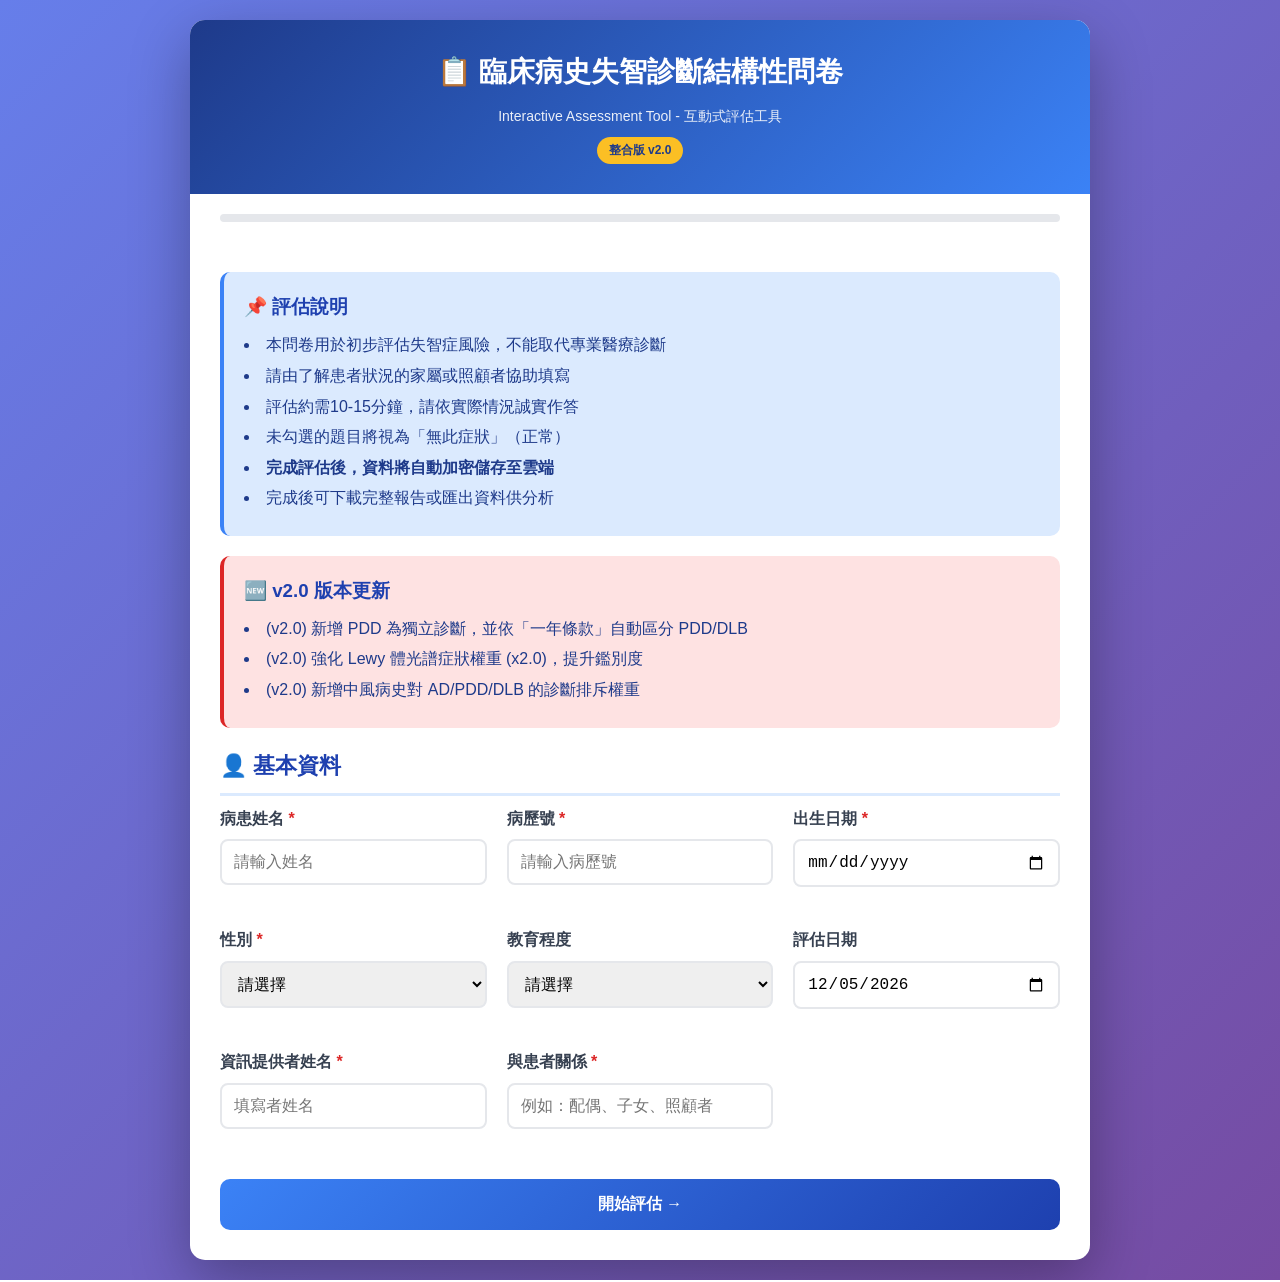
==== commit 0ba544af: "Add files via upload" ====
--- a/index.html
+++ b/index.html
@@ -1,1649 +1,1865 @@
-<!DOCTYPE html>
-<html lang="zh-TW">
-<head>
-    <meta charset="UTF-8">
-    <meta name="viewport" content="width=device-width, initial-scale=1.0">
-    <title>臨床病史失智診斷結構性問卷 - 互動式評估工具</title>
-    <style>
-        * {
-            margin: 0;
-            padding: 0;
-            box-sizing: border-box;
-        }
-
-        body {
-            font-family: "Microsoft JhengHei", "微軟正黑體", Arial, sans-serif;
-            background: linear-gradient(135deg, #667eea 0%, #764ba2 100%);
-            min-height: 100vh;
-            padding: 20px;
-            line-height: 1.6;
-        }
-
-        .container {
-            max-width: 900px;
-            margin: 0 auto;
-            background: white;
-            border-radius: 15px;
-            box-shadow: 0 20px 60px rgba(0,0,0,0.3);
-            overflow: hidden;
-        }
-
-        .header {
-            background: linear-gradient(135deg, #1e3a8a 0%, #3b82f6 100%);
-            color: white;
-            padding: 30px;
-            text-align: center;
-        }
-
-        .header h1 {
-            font-size: 28px;
-            margin-bottom: 10px;
-        }
-
-        .header p {
-            font-size: 14px;
-            opacity: 0.9;
-        }
-
-        .progress-bar {
-            background: #e5e7eb;
-            height: 8px;
-            border-radius: 4px;
-            overflow: hidden;
-            margin: 20px 30px;
-        }
-
-        .progress-fill {
-            background: linear-gradient(90deg, #3b82f6, #1e40af);
-            height: 100%;
-            width: 0%;
-            transition: width 0.3s ease;
-        }
-
-        .progress-text {
-            text-align: center;
-            color: #6b7280;
-            font-size: 14px;
-            margin-top: 10px;
-        }
-
-        .content {
-            padding: 30px;
-        }
-
-        .section-title {
-            font-size: 22px;
-            font-weight: bold;
-            color: #1e40af;
-            margin-bottom: 10px;
-            padding-bottom: 10px;
-            border-bottom: 3px solid #dbeafe;
-        }
-
-        .section-subtitle {
-            color: #6b7280;
-            font-size: 14px;
-            margin-bottom: 20px;
-        }
-
-        .form-group {
-            margin-bottom: 20px;
-        }
-
-        .form-label {
-            display: block;
-            font-weight: 600;
-            color: #374151;
-            margin-bottom: 8px;
-        }
-
-        .form-label .required {
-            color: #dc2626;
-        }
-
-        .form-input, .form-select {
-            width: 100%;
-            padding: 12px;
-            border: 2px solid #e5e7eb;
-            border-radius: 8px;
-            font-size: 16px;
-            transition: border-color 0.3s;
-        }
-
-        .form-input:focus, .form-select:focus {
-            outline: none;
-            border-color: #3b82f6;
-        }
-
-        .form-grid {
-            display: grid;
-            grid-template-columns: repeat(auto-fit, minmax(250px, 1fr));
-            gap: 20px;
-        }
-
-        .question-item {
-            padding: 20px;
-            background: #f9fafb;
-            border-radius: 10px;
-            margin-bottom: 15px;
-            border-left: 4px solid #3b82f6;
-        }
-
-        .question-header {
-            display: flex;
-            align-items: flex-start;
-            margin-bottom: 15px;
-        }
-
-        .question-number {
-            background: #3b82f6;
-            color: white;
-            padding: 5px 12px;
-            border-radius: 20px;
-            font-weight: bold;
-            font-size: 14px;
-            margin-right: 12px;
-            flex-shrink: 0;
-        }
-
-        .question-text {
-            font-weight: 500;
-            color: #1f2937;
-            flex: 1;
-        }
-
-        .question-note {
-            font-size: 13px;
-            color: #6b7280;
-            margin: 8px 0 0 44px;
-            font-style: italic;
-        }
-
-        .radio-group {
-            display: flex;
-            gap: 20px;
-            margin-left: 44px;
-            flex-wrap: wrap;
-        }
-
-        .radio-group.vertical {
-            flex-direction: column;
-            gap: 10px;
-        }
-
-        .radio-label {
-            display: flex;
-            align-items: center;
-            cursor: pointer;
-            padding: 8px 16px;
-            border-radius: 8px;
-            transition: background-color 0.2s;
-        }
-
-        .radio-label:hover {
-            background: #e0e7ff;
-        }
-
-        .radio-label input[type="radio"] {
-            margin-right: 8px;
-            width: 18px;
-            height: 18px;
-            cursor: pointer;
-        }
-
-        .button-group {
-            display: grid;
-            grid-template-columns: repeat(auto-fit, minmax(200px, 1fr));
-            gap: 15px;
-            margin-top: 30px;
-        }
-
-        .btn {
-            padding: 15px 30px;
-            border: none;
-            border-radius: 10px;
-            font-size: 16px;
-            font-weight: bold;
-            cursor: pointer;
-            transition: all 0.3s;
-            display: flex;
-            align-items: center;
-            justify-content: center;
-            gap: 8px;
-        }
-
-        .btn-primary {
-            background: linear-gradient(135deg, #3b82f6, #1e40af);
-            color: white;
-        }
-
-        .btn-primary:hover {
-            transform: translateY(-2px);
-            box-shadow: 0 10px 20px rgba(59, 130, 246, 0.4);
-        }
-
-        .btn-secondary {
-            background: #6b7280;
-            color: white;
-        }
-
-        .btn-secondary:hover {
-            background: #4b5563;
-        }
-
-        .btn-success {
-            background: linear-gradient(135deg, #10b981, #059669);
-            color: white;
-        }
-
-        .btn-success:hover {
-            transform: translateY(-2px);
-            box-shadow: 0 10px 20px rgba(16, 185, 129, 0.4);
-        }
-
-        .info-box {
-            background: #dbeafe;
-            border-left: 4px solid #3b82f6;
-            padding: 20px;
-            border-radius: 8px;
-            margin-bottom: 25px;
-        }
-
-        .info-box h3 {
-            color: #1e40af;
-            margin-bottom: 10px;
-            font-size: 18px;
-        }
-
-        .info-box ul {
-            list-style-position: inside;
-            color: #374151;
-        }
-
-        .info-box li {
-            margin-bottom: 5px;
-            padding-left: 10px;
-        }
-
-        .results-container {
-            padding: 30px;
-        }
-
-        .risk-card {
-            background: white;
-            border-radius: 12px;
-            padding: 25px;
-            margin-bottom: 20px;
-            box-shadow: 0 4px 6px rgba(0,0,0,0.1);
-            border-left: 5px solid #3b82f6;
-        }
-
-        .risk-summary {
-            display: grid;
-            grid-template-columns: repeat(auto-fit, minmax(200px, 1fr));
-            gap: 20px;
-            margin-bottom: 20px;
-        }
-
-        .risk-item {
-            text-align: center;
-            padding: 20px;
-            background: linear-gradient(135deg, #f0f9ff, #e0f2fe);
-            border-radius: 10px;
-        }
-
-        .risk-label {
-            font-size: 14px;
-            color: #6b7280;
-            margin-bottom: 8px;
-        }
-
-        .risk-value {
-            font-size: 32px;
-            font-weight: bold;
-        }
-
-        .risk-high { color: #dc2626; }
-        .risk-moderate { color: #ea580c; }
-        .risk-mild { color: #ca8a04; }
-        .risk-low { color: #16a34a; }
-
-        .probability-bars {
-            margin: 20px 0;
-        }
-
-        .probability-item {
-            margin-bottom: 20px;
-        }
-
-        .probability-header {
-            display: flex;
-            justify-content: space-between;
-            margin-bottom: 8px;
-        }
-
-        .probability-name {
-            font-weight: 600;
-            color: #374151;
-        }
-
-        .probability-percent {
-            font-weight: bold;
-            color: #3b82f6;
-            font-size: 18px;
-        }
-
-        .probability-bar {
-            width: 100%;
-            height: 30px;
-            background: #e5e7eb;
-            border-radius: 15px;
-            overflow: hidden;
-            position: relative;
-        }
-
-        .probability-fill {
-            height: 100%;
-            background: linear-gradient(90deg, #3b82f6, #1e40af);
-            border-radius: 15px;
-            transition: width 0.5s ease;
-            display: flex;
-            align-items: center;
-            justify-content: flex-end;
-            padding-right: 12px;
-            color: white;
-            font-weight: bold;
-            font-size: 14px;
-        }
-
-        .recommendations {
-            margin: 20px 0;
-        }
-
-        .recommendation-item {
-            padding: 15px;
-            border-radius: 10px;
-            margin-bottom: 12px;
-            border-left: 4px solid;
-        }
-
-        .rec-urgent {
-            background: #fef2f2;
-            border-color: #dc2626;
-        }
-
-        .rec-important {
-            background: #fff7ed;
-            border-color: #ea580c;
-        }
-
-        .rec-clinical {
-            background: #eff6ff;
-            border-color: #3b82f6;
-        }
-
-        .rec-safety {
-            background: #f0fdf4;
-            border-color: #16a34a;
-        }
-
-        .rec-title {
-            font-weight: bold;
-            margin-bottom: 5px;
-        }
-
-        .disclaimer {
-            background: #fef3c7;
-            border: 2px solid #f59e0b;
-            border-radius: 10px;
-            padding: 20px;
-            margin: 20px 0;
-        }
-
-        .disclaimer h3 {
-            color: #92400e;
-            margin-bottom: 10px;
-        }
-
-        .disclaimer ul {
-            list-style-position: inside;
-            color: #78350f;
-        }
-
-        .disclaimer li {
-            margin-bottom: 5px;
-        }
-
-        .symptoms-table {
-            width: 100%;
-            border-collapse: collapse;
-            margin: 20px 0;
-            background: white;
-            border-radius: 8px;
-            overflow: hidden;
-        }
-
-        .symptoms-table th {
-            background: #f3f4f6;
-            padding: 12px;
-            text-align: left;
-            font-weight: 600;
-            color: #374151;
-            border-bottom: 2px solid #e5e7eb;
-        }
-
-        .symptoms-table td {
-            padding: 12px;
-            border-bottom: 1px solid #e5e7eb;
-            color: #4b5563;
-        }
-
-        .symptoms-table tr:last-child td {
-            border-bottom: none;
-        }
-
-        .symptom-positive {
-            color: #dc2626;
-            font-weight: 600;
-        }
-
-        .hidden {
-            display: none;
-        }
-
-        @media print {
-            body {
-                background: white;
-                padding: 0;
-            }
-            .container {
-                box-shadow: none;
-            }
-            .btn {
-                display: none;
-            }
-        }
-
-        @media (max-width: 768px) {
-            .form-grid {
-                grid-template-columns: 1fr;
-            }
-            .radio-group {
-                flex-direction: column;
-            }
-            .button-group {
-                grid-template-columns: 1fr;
-            }
-        }
-    </style>
-</head>
-<body>
-    <div class="container">
-        <div class="header">
-            <h1>📋 臨床病史失智診斷結構性問卷</h1>
-            <p>Interactive Assessment Tool - 互動式評估工具</p>
-        </div>
-
-        <div class="progress-bar" id="progressBar">
-            <div class="progress-fill" id="progressFill"></div>
-        </div>
-        <div class="progress-text" id="progressText"></div>
-
-        <!-- 步驟0: 基本資料 -->
-        <div id="step0" class="content">
-            <div class="info-box">
-                <h3>📌 評估說明</h3>
-                <ul>
-                    <li>本問卷用於初步評估失智症風險，不能取代專業醫療診斷</li>
-                    <li>請由了解患者狀況的家屬或照顧者協助填寫</li>
-                    <li>評估約需15-20分鐘，請依實際情況誠實作答</li>
-                    <li>所有資料將嚴格保密，僅供臨床參考</li>
-                    <li>完成後可下載完整文字報告或匯出資料供分析</li>
-                    <li><strong>✨ 填答過程中可隨時返回修改，完成後也能回到任何步驟重新調整</strong></li>
-                </ul>
-            </div>
-
-        <div class="info-box" style="background: #fff7ed; border-left-color: #f59e0b;">
-                <h3>💡 檔案自動儲存設定</h3>
-                <ul>
-                    <li><strong>Chrome/Edge</strong>：設定 → 下載 → 設定預設下載位置（不勾選「下載前詢問」）</li>
-                    <li><strong>Firefox</strong>：設定 → 一般 → 檔案與應用程式 → 選擇「儲存檔案至」並設定資料夾</li>
-                    <li><strong>Safari</strong>：偏好設定 → 一般 → 檔案下載位置</li>
-                    <li>設定完成後，報告會自動下載到您指定的資料夾，完成後自動返回首頁</li>
-                </ul>
-            </div>
-
-            <!-- 加入這個新的 info-box -->
-            <div class="info-box" style="background: #e0f2fe; border-left-color: #0ea5e9;">
-                <h3>☁️ 雲端儲存功能</h3>
-                <ul>
-                    <li>評估完成後會「上傳到雲端」自動儲存</li>
-                    <li>所有上傳的資料會自動整合成 Excel 報表</li>
-                </ul>
-            </div>
-
-            <div class="section-title">👤 基本資料</div>
-            <div class="form-grid">
-                <div class="form-group">
-                    <label class="form-label">病患姓名 <span class="required">*</span></label>
-                    <input type="text" id="patientName" class="form-input" placeholder="請輸入姓名">
-                </div>
-                <div class="form-group">
-                    <label class="form-label">病歷號 <span class="required">*</span></label>
-                    <input type="text" id="chartNumber" class="form-input" placeholder="請輸入病歷號">
-                </div>
-                <div class="form-group">
-                    <label class="form-label">出生日期 <span class="required">*</span></label>
-                    <input type="date" id="birthDate" class="form-input">
-                </div>
-                <div class="form-group">
-                    <label class="form-label">性別 <span class="required">*</span></label>
-                    <select id="gender" class="form-select">
-                        <option value="">請選擇</option>
-                        <option value="男">男</option>
-                        <option value="女">女</option>
-                    </select>
-                </div>
-                <div class="form-group">
-                    <label class="form-label">教育程度</label>
-                    <select id="education" class="form-select">
-                        <option value="">請選擇</option>
-                        <option value="不識字">不識字</option>
-                        <option value="小學">小學</option>
-                        <option value="國中">國中</option>
-                        <option value="高中職">高中職</option>
-                        <option value="專科">專科</option>
-                        <option value="大學">大學</option>
-                        <option value="研究所以上">研究所以上</option>
-                    </select>
-                </div>
-                <div class="form-group">
-                    <label class="form-label">評估日期</label>
-                    <input type="date" id="assessmentDate" class="form-input">
-                </div>
-                <div class="form-group">
-                    <label class="form-label">資訊提供者姓名 <span class="required">*</span></label>
-                    <input type="text" id="informantName" class="form-input" placeholder="填寫者姓名">
-                </div>
-                <div class="form-group">
-                    <label class="form-label">與患者關係 <span class="required">*</span></label>
-                    <input type="text" id="informantRelation" class="form-input" placeholder="例如：配偶、子女、照顧者">
-                </div>
-            </div>
-
-            <div class="button-group">
-                <button class="btn btn-primary" onclick="startAssessment()">
-                    開始評估 →
-                </button>
-            </div>
-        </div>
-
-        <!-- 問卷步驟 -->
-        <div id="questionSteps" class="content hidden"></div>
-
-        <!-- 結果頁面 -->
-        <div id="resultsPage" class="content hidden"></div>
-    </div>
-
-    <script>
-        // 全局變數
-        let currentStep = 0;
-        let responses = {};
-        let patientInfo = {};
-
-        // 問卷結構
-        const questionSections = [
-            {
-                id: 'consciousness',
-                title: '一、意識或睡眠症狀',
-                subtitle: '(不清楚或是不確定請選否)',
-                questions: [
-                    { id: 'dlb1_1', text: '白天嗜睡或經常昏昏欲睡', type: 'yesno' },
-                    { id: 'dlb1_2', text: '常常思緒雜亂無章，說話不合邏輯', type: 'yesno' },
-                    { id: 'dlb1_3', text: '意識或認知症狀起伏很大，甚至一天之內好壞就差很多嗎？', type: 'noyes' },
-                    { id: 'dlb1_4', text: '睡覺時因為夢境而產生一些動作行為，例如：喊叫、揮拳、揮舞雙臂、起身跑等', type: 'yesno' }
-                ]
-            },
-            {
-                id: 'motor',
-                title: '二、動作障礙症狀',
-                subtitle: '(不清楚或是不確定請選否)',
-                questions: [
-                    { id: 'dlb2_1', text: '坐著或靜止不動的時候，肢體或頭部會明顯地顫抖', type: 'yesno' },
-                    { id: 'dlb2_2', text: '動作變得緩慢，尤其是起步特別困難，面部表情也明顯減少', type: 'yesno' },
-                    { id: 'dlb2_3', text: '動作變得僵硬，走路步伐變小身體會前傾', type: 'yesno' },
-                    { id: 'dlb2_4', text: '動作變得不穩，走路不平衡，有時候好像要跌倒或真的跌倒', type: 'yesno' }
-                ]
-            },
-            {
-                id: 'behavioral',
-                title: '三、情緒行為症狀',
-                subtitle: '(不清楚或是不確定請選否)',
-                questions: [
-                    { id: 'dlb3_1', text: '有視幻覺，會「清楚」地看見別人看不到的人、動物或其他物體', type: 'yesno', note: '(註：只像是過去的片段記憶不算；只對空氣講話不算；半夢半醒或是視力不佳看到的黑影或錯覺也不算)' },
-                    { id: 'dlb3_2', text: '變得多疑或妄想，常常有一些與事實不符的想法，例如：錢財被偷或人被傷害', type: 'yesno' },
-                    { id: 'dlb3_3', text: '變得情緒低落、憂鬱、有負面想法，或是倦怠乏力', type: 'yesno' },
-                    { id: 'ftd3_4', text: '變得躁動，情緒不容易控制，甚至會用言語或動作傷害別人', type: 'yesno' },
-                    { id: 'ftd3_5', text: '變得冷漠，對周邊的事物失去動力或興趣', type: 'yesno' },
-                    { id: 'ftd3_6', text: '變得缺乏同理心，毫不在意外界的想法與感受，也不會同情別人', type: 'yesno' },
-                    { id: 'ftd3_7', text: '產生怪異行為、重複的動作，或是強迫性的言語或行為', type: 'yesno' },
-                    { id: 'ftd3_8', text: '飲食喜好改變，或更酗菸或酒，不正常地吃甜食，或將不可吃的東西放入口裡', type: 'yesno' }
-                ]
-            },
-            {
-                id: 'autonomic',
-                title: '四、自律神經症狀',
-                subtitle: '(不清楚或是不確定請選否)',
-                questions: [
-                    { id: 'vad4_1', text: '經常有排尿問題', type: 'yesno' },
-                    { id: 'dlb4_2', text: '經常頭暈，尤其是在變換姿勢的時候', type: 'yesno' },
-                    { id: 'dlb4_3', text: '曾有短暫意識喪失', type: 'yesno' }
-                ]
-            },
-            {
-                id: 'memory',
-                title: '五、記憶力症狀',
-                subtitle: '(不清楚或是不確定請選不會)',
-                questions: [
-                    { id: 'ad5_1', text: '會忘記熟悉親人或朋友的名字嗎？', type: 'noyes' },
-                    { id: 'ad5_2', text: '會重複問相同的問題或講相同的事情嗎？', type: 'noyes' },
-                    { id: 'ad5_3', text: '會忘記與別人的重要約會嗎？', type: 'noyes' },
-                    { id: 'ad5_4', text: '學習如何使用新的工具設備（例如：手機或其他電子產品）會變得困難嗎？', type: 'noyes' },
-                    { id: 'ad5_5', text: '會常常忘記物品放置位置嗎？', type: 'frequency3' },
-                    { id: 'ad5_6', text: '會常常忘記最近發生的事情嗎？', type: 'frequency3' },
-                    { id: 'ad5_7', text: '會常常忘記關瓦斯或水龍頭嗎？', type: 'frequency3' },
-                    { id: 'ad5_8', text: '會因為回答不出問題或是分不清楚過去現在，就亂編故事嗎？', type: 'frequency3' }
-                ]
-            },
-            {
-                id: 'orientation',
-                title: '六、定向力症狀',
-                subtitle: '(不清楚或是不確定請選不會)',
-                questions: [
-                    { id: 'ad6_1', text: '會忘記正確的年份和月份嗎？', type: 'noyes' },
-                    { id: 'ad6_2', text: '在熟悉的環境（例如：住家附近）會迷路嗎？', type: 'noyes' },
-                    { id: 'ad6_3', text: '尋找物品（例如：找冰箱或櫃子內物品）會有困難嗎？', type: 'noyes' },
-                    { id: 'ad6_4', text: '會無法辨認親人臉孔、自家建築房間或自己的物品嗎？', type: 'noyes' },
-                    { id: 'ad6_5', text: '空間認知（例如：停車有困難或身處危險地方不自知）有變差嗎？', type: 'noyes' }
-                ]
-            },
-            {
-                id: 'executive',
-                title: '七、判斷力與執行功能症狀',
-                subtitle: '(不清楚或是不確定請選不會)',
-                questions: [
-                    { id: 'ftd7_1', text: '應對進退（例如：參加親朋好友婚喪喜慶）會有不適當言行舉止嗎？', type: 'noyes' },
-                    { id: 'vad7_2', text: '做出錯誤的判斷或決定嗎？例如：被騙、買不適宜物品、不顧安危等', type: 'noyes' },
-                    { id: 'vad7_3', text: '處理複雜的財務，例如：上銀行、繳費、開支票等會變得困難嗎？', type: 'noyes' },
-                    { id: 'vad7_4', text: '變得很困難計畫安排或下決定嗎？', type: 'decision' },
-                    { id: 'vad7_5', text: '變得不知事情的輕重緩急（重要性），搞錯順序嗎？', type: 'noyes' },
-                    { id: 'vad7_6', text: '操作日常生活用品明顯比以前困難嗎？例如：使用電話、遙控器，或微波爐等', type: 'noyes' },
-                    { id: 'vad7_7', text: '面對問題變得無法解決或思考變得沒有彈性不知變通嗎？', type: 'noyes' }
-                ]
-            },
-            {
-                id: 'language',
-                title: '八、語言功能症狀',
-                subtitle: '(不清楚或是不確定請選否或不會)',
-                questions: [
-                    { id: 'ppa8_1', text: '想要講某個名詞例如人名或物名卻常常講不出來嗎？', type: 'frequency3' },
-                    { id: 'ppa8_2', text: '說話會變得很少或變得不流利，無法完整地講一個句子嗎？', type: 'noyes' },
-                    { id: 'ppa8_3', text: '說話變得容易說錯話或文法錯誤？', type: 'noyes' },
-                    { id: 'ppa8_4', text: '會變得聽不懂別人的話或無法理解文意嗎？', type: 'noyes' },
-                    { id: 'ppa8_5', text: '會一直重複說同樣的字句或重複別人的字句嗎？', type: 'noyes' },
-                    { id: 'ftd8_6', text: '語言功能異常是否最早發生，而且比其他認知症狀早很多嗎？', type: 'yesno' }
-                ]
-            },
-            {
-                id: 'adl',
-                title: '九、日常生活狀況',
-                subtitle: '(請照顧者務必依病患現階段能力選擇其中一個項目)',
-                questions: [
-                    { id: 'adl9_1', text: '能上街購物嗎？', type: 'adl3', options: ['能獨立購買生活用品', '需要有人陪同或協助', '完全不會購買'] },
-                    { id: 'adl9_2', text: '能夠自行外出活動嗎？', type: 'adl3', options: ['能獨立搭車或騎/開車', '需要有人陪同', '完全不能出門'] },
-                    { id: 'adl9_3', text: '能夠準備飯菜嗎？例如作菜、點菜或外燴', type: 'adl4', options: ['不適用(平常沒在做)', '正常(可以獨立完成)', '部分自理(需要協助或只能做簡單的)', '無法自理(需要別人煮好、擺好)'] },
-                    { id: 'adl9_4', text: '能夠做家事嗎？例如收拾房間、打掃', type: 'adl4', options: ['不適用(平常沒在做)', '正常(可以獨立完成)', '部分自理(只能做簡單家事)', '無法自理(完全需要別人協助)'] },
-                    { id: 'adl9_5', text: '能夠洗衣服嗎？', type: 'adl4', options: ['不適用(平常沒在做)', '正常(可以獨立完成)', '部分自理(只能洗小件衣物)', '無法自理(完全依靠別人)'] },
-                    { id: 'adl9_6', text: '能夠使用電話或手機嗎？', type: 'adl3', options: ['正常使用', '只會接聽或撥熟悉號碼', '完全不會使用'] },
-                    { id: 'adl9_7', text: '還能夠自行服用藥物嗎？', type: 'adl3', options: ['正常或不需服藥', '需要提醒才會服用', '需要別人準備或完全依賴'] },
-                    { id: 'adl9_8', text: '能夠處理錢財嗎？', type: 'adl3', options: ['能處理日常購買及財務', '只能處理簡單的零錢交易', '完全無法處理錢財'] },
-                    { id: 'adl9_9', text: '現在還在從事例行的活動或平常的嗜好興趣嗎？例如運動、唸佛、上教堂、打牌、麻將、唱歌、或與孫子女玩等', type: 'adl3', options: ['如常', '有減少', '幾乎沒有或完全沒有，整天在自己房間'] },
-                    { id: 'adl9_10', text: '上述活動困難，病人是因肢體或行動不便嗎？', type: 'yesno' }
-                ]
-            }
-        ];
-
-        // 評分權重
-        const scoringWeights = {
-            DLB: {
-                'dlb1_1': 2.0, 'dlb1_2': 2.0, 'dlb1_3': 3.0, 'dlb1_4': 4.5,
-                'dlb2_1': 3.0, 'dlb2_2': 3.5, 'dlb2_3': 3.0, 'dlb2_4': 2.5,
-                'dlb3_1': 5.0, 'dlb4_2': 2.0, 'dlb4_3': 2.0
-            },
-            AD: {
-                'ad5_1': 3.5, 'ad5_2': 4.0, 'ad5_3': 3.5, 'ad5_4': 3.0,
-                'ad5_5': 2.5, 'ad5_6': 4.0, 'ad5_7': 3.0, 'ad5_8': 2.5,
-                'ad6_1': 3.5, 'ad6_2': 3.0, 'ad6_3': 2.5, 'ad6_4': 3.0, 'ad6_5': 2.5,
-                'dlb3_2': 1.5, 'dlb3_3': 1.5
-            },
-            VaD: {
-                'vad7_2': 3.5, 'vad7_3': 3.5, 'vad7_4': 3.0, 'vad7_5': 3.0,
-                'vad7_6': 2.5, 'vad7_7': 3.0, 'vad4_1': 2.5,
-                'dlb2_4': 2.0, 'ad5_1': 1.5, 'ad5_2': 2.0, 'ad5_6': 2.0
-            },
-            FTD: {
-                'ftd7_1': 4.0, 'ftd3_5': 4.0, 'ftd3_6': 4.5, 'ftd3_7': 3.5,
-                'ftd3_8': 3.5, 'ftd3_4': 2.5, 'vad7_2': 3.0, 'vad7_4': 3.0,
-                'vad7_7': 3.0, 'ftd8_6': 4.0
-            },
-            PPA: {
-                'ppa8_1': 3.5, 'ppa8_2': 3.5, 'ppa8_3': 3.0,
-                'ppa8_4': 3.5, 'ppa8_5': 3.0, 'ftd8_6': 5.0
-            }
-        };
-
-        // 初始化日期
-        document.getElementById('assessmentDate').valueAsDate = new Date();
-
-        // 開始評估
-        function startAssessment() {
-            const name = document.getElementById('patientName').value.trim();
-            const chartNumber = document.getElementById('chartNumber').value.trim();
-            const birthDate = document.getElementById('birthDate').value;
-            const gender = document.getElementById('gender').value;
-            const informantName = document.getElementById('informantName').value.trim();
-            const informantRelation = document.getElementById('informantRelation').value.trim();
-
-            if (!name || !chartNumber || !birthDate || !gender || !informantName || !informantRelation) {
-                alert('請填寫所有必填欄位（標註 * 者）');
-                return;
-            }
-
-            patientInfo = {
-                name: name,
-                chartNumber: chartNumber,
-                birthDate: birthDate,
-                gender: gender,
-                education: document.getElementById('education').value,
-                assessmentDate: document.getElementById('assessmentDate').value,
-                informantName: informantName,
-                informantRelation: informantRelation
-            };
-
-            currentStep = 1;
-            showStep(currentStep);
-        }
-
-        // 顯示步驟
-        function showStep(step) {
-            document.getElementById('step0').classList.add('hidden');
-            document.getElementById('questionSteps').classList.remove('hidden');
-            document.getElementById('resultsPage').classList.add('hidden');
-
-            const section = questionSections[step - 1];
-            let html = '<div class="section-title">' + section.title + '</div>';
-            html += '<div class="section-subtitle">' + section.subtitle + '</div>';
-
-            section.questions.forEach(function(q, idx) {
-                html += '<div class="question-item">';
-                html += '<div class="question-header">';
-                html += '<span class="question-number">Q' + (idx + 1) + '</span>';
-                html += '<span class="question-text">' + q.text + '</span>';
-                html += '</div>';
-                if (q.note) {
-                    html += '<div class="question-note">' + q.note + '</div>';
-                }
-                html += renderQuestionInput(q);
-                html += '</div>';
-            });
-
-            html += '<div class="button-group">';
-            html += '<button class="btn btn-secondary" onclick="previousStep()">← 上一步</button>';
-            if (step < questionSections.length) {
-                html += '<button class="btn btn-primary" onclick="nextStep()">下一步 →</button>';
-            } else {
-                html += '<button class="btn btn-success" onclick="showResults()">✓ 完成評估</button>';
-            }
-            html += '</div>';
-
-            document.getElementById('questionSteps').innerHTML = html;
-            updateProgress();
-            window.scrollTo(0, 0);
-        }
-
-        // 渲染問題輸入
-        function renderQuestionInput(question) {
-            const savedValue = responses[question.id];
-            let html = '';
-            
-            switch(question.type) {
-                case 'yesno':
-                    html = '<div class="radio-group">';
-                    html += '<label class="radio-label">';
-                    html += '<input type="radio" name="' + question.id + '" value="否" ' + (savedValue === '否' ? 'checked' : '') + ' onchange="saveResponse(\'' + question.id + '\', \'否\')"> 否';
-                    html += '</label>';
-                    html += '<label class="radio-label">';
-                    html += '<input type="radio" name="' + question.id + '" value="是" ' + (savedValue === '是' ? 'checked' : '') + ' onchange="saveResponse(\'' + question.id + '\', \'是\')"> 是';
-                    html += '</label>';
-                    html += '</div>';
-                    break;
-                
-                case 'noyes':
-                    html = '<div class="radio-group">';
-                    html += '<label class="radio-label">';
-                    html += '<input type="radio" name="' + question.id + '" value="不會" ' + (savedValue === '不會' ? 'checked' : '') + ' onchange="saveResponse(\'' + question.id + '\', \'不會\')"> 不會';
-                    html += '</label>';
-                    html += '<label class="radio-label">';
-                    html += '<input type="radio" name="' + question.id + '" value="會" ' + (savedValue === '會' ? 'checked' : '') + ' onchange="saveResponse(\'' + question.id + '\', \'會\')"> 會';
-                    html += '</label>';
-                    html += '</div>';
-                    break;
-                
-                case 'frequency3':
-                    html = '<div class="radio-group">';
-                    html += '<label class="radio-label">';
-                    html += '<input type="radio" name="' + question.id + '" value="不會" ' + (savedValue === '不會' ? 'checked' : '') + ' onchange="saveResponse(\'' + question.id + '\', \'不會\')"> 不會';
-                    html += '</label>';
-                    html += '<label class="radio-label">';
-                    html += '<input type="radio" name="' + question.id + '" value="偶爾" ' + (savedValue === '偶爾' ? 'checked' : '') + ' onchange="saveResponse(\'' + question.id + '\', \'偶爾\')"> 偶爾';
-                    html += '</label>';
-                    html += '<label class="radio-label">';
-                    html += '<input type="radio" name="' + question.id + '" value="常常" ' + (savedValue === '常常' ? 'checked' : '') + ' onchange="saveResponse(\'' + question.id + '\', \'常常\')"> 常常';
-                    html += '</label>';
-                    html += '</div>';
-                    break;
-                
-                case 'decision':
-                    html = '<div class="radio-group vertical">';
-                    html += '<label class="radio-label">';
-                    html += '<input type="radio" name="' + question.id + '" value="不會" ' + (savedValue === '不會' ? 'checked' : '') + ' onchange="saveResponse(\'' + question.id + '\', \'不會\')"> 不會，大都是自己決定';
-                    html += '</label>';
-                    html += '<label class="radio-label">';
-                    html += '<input type="radio" name="' + question.id + '" value="會" ' + (savedValue === '會' ? 'checked' : '') + ' onchange="saveResponse(\'' + question.id + '\', \'會\')"> 會，大都由別人幫忙決定';
-                    html += '</label>';
-                    html += '</div>';
-                    break;
-                
-                case 'adl3':
-                case 'adl4':
-                    html = '<div class="radio-group vertical">';
-                    question.options.forEach(function(opt, idx) {
-                        html += '<label class="radio-label">';
-                        html += '<input type="radio" name="' + question.id + '" value="' + idx + '" ' + (savedValue == idx ? 'checked' : '') + ' onchange="saveResponse(\'' + question.id + '\', ' + idx + ')"> ' + opt;
-                        html += '</label>';
-                    });
-                    html += '</div>';
-                    break;
-            }
-            
-            return html;
-        }
-
-        // 儲存回應
-        function saveResponse(questionId, value) {
-            responses[questionId] = value;
-        }
-
-        // 下一步
-        function nextStep() {
-            if (currentStep < questionSections.length) {
-                currentStep++;
-                showStep(currentStep);
-            }
-        }
-
-        // 上一步
-        function previousStep() {
-            if (currentStep > 1) {
-                currentStep--;
-                showStep(currentStep);
-            } else {
-                document.getElementById('step0').classList.remove('hidden');
-                document.getElementById('questionSteps').classList.add('hidden');
-                currentStep = 0;
-                updateProgress();
-            }
-        }
-
-        // 更新進度條
-        function updateProgress() {
-            const progress = (currentStep / questionSections.length) * 100;
-            document.getElementById('progressFill').style.width = progress + '%';
-            document.getElementById('progressText').textContent = 
-                currentStep === 0 ? '準備開始' : 
-                '第 ' + currentStep + ' 部分，共 ' + questionSections.length + ' 部分 (' + Math.round(progress) + '% 完成)';
-        }
-
-        // 計算評分
-        function calculateScores() {
-            const scores = { DLB: 0, AD: 0, VaD: 0, FTD: 0, PPA: 0 };
-            const maxScores = { DLB: 0, AD: 0, VaD: 0, FTD: 0, PPA: 0 };
-
-            Object.keys(responses).forEach(function(qId) {
-                const value = responses[qId];
-                
-                Object.keys(scoringWeights).forEach(function(type) {
-                    if (scoringWeights[type][qId]) {
-                        const weight = scoringWeights[type][qId];
-                        maxScores[type] += weight;
-                        
-                        if (value === '是' || value === '會') {
-                            scores[type] += weight;
-                        } else if (value === '偶爾') {
-                            scores[type] += weight * 0.5;
-                        } else if (value === '常常') {
-                            scores[type] += weight * 1.0;
-                        } else if (typeof value === 'number' && value > 0) {
-                            scores[type] += weight;
-                        }
-                    }
-                });
-            });
-
-            const adlImpairment = calculateADLImpairment();
-            const functionalMultiplier = 1 + (adlImpairment / 100);
-            Object.keys(scores).forEach(function(type) {
-                scores[type] *= functionalMultiplier;
-            });
-
-            if (responses['dlb1_4'] === '是' && responses['dlb3_1'] === '是' && responses['dlb1_3'] === '會') {
-                scores.DLB *= 1.5;
-            }
-            
-            if (responses['ftd7_1'] === '會' && responses['ftd3_5'] === '是' && responses['ftd3_6'] === '是') {
-                scores.FTD *= 1.4;
-            }
-            
-            if (responses['ftd8_6'] === '是' && 
-                (responses['ppa8_1'] === '常常' || responses['ppa8_2'] === '會' || responses['ppa8_4'] === '會')) {
-                scores.PPA *= 1.5;
-            }
-
-            const percentages = {};
-            Object.keys(scores).forEach(function(type) {
-                percentages[type] = maxScores[type] > 0 ? 
-                    Math.min(100, (scores[type] / maxScores[type]) * 100) : 0;
-            });
-
-            const totalScore = Object.values(percentages).reduce(function(a, b) { return a + b; }, 0);
-            const probabilities = {};
-            Object.keys(percentages).forEach(function(type) {
-                probabilities[type] = totalScore > 0 ? (percentages[type] / totalScore) * 100 : 0;
-            });
-
-            return {
-                rawScores: scores,
-                percentages: percentages,
-                probabilities: probabilities,
-                adlImpairment: adlImpairment,
-                overallRisk: calculateOverallRisk(percentages)
-            };
-        }
-
-        // 計算ADL障礙
-        function calculateADLImpairment() {
-            let impairmentScore = 0;
-            let totalItems = 0;
-            
-            for (let i = 1; i <= 9; i++) {
-                const qId = 'adl9_' + i;
-                if (responses[qId] !== undefined) {
-                    const value = responses[qId];
-                    
-                    if (typeof value === 'number') {
-                        if (qId === 'adl9_3' || qId === 'adl9_4' || qId === 'adl9_5') {
-                            if (value === 0) {
-                                continue;
-                            } else {
-                                totalItems++;
-                                if (value === 1) {
-                                    impairmentScore += 0;
-                                } else if (value === 2) {
-                                    impairmentScore += 0.5;
-                                } else if (value === 3) {
-                                    impairmentScore += 1.0;
-                                }
-                            }
-                        } else {
-                            totalItems++;
-                            if (value === 0) {
-                                impairmentScore += 0;
-                            } else if (value === 1) {
-                                impairmentScore += 0.5;
-                            } else if (value >= 2) {
-                                impairmentScore += 1.0;
-                            }
-                        }
-                    }
-                }
-            }
-            
-            return totalItems > 0 ? (impairmentScore / totalItems) * 100 : 0;
-        }
-
-        // 計算整體風險
-        function calculateOverallRisk(percentages) {
-            const maxScore = Math.max.apply(null, Object.values(percentages));
-            const avgScore = Object.values(percentages).reduce(function(a, b) { return a + b; }, 0) / 5;
-            
-            if (maxScore >= 60 && avgScore >= 30) return 'high';
-            if (maxScore >= 40 || avgScore >= 20) return 'moderate';
-            if (maxScore >= 20 || avgScore >= 10) return 'mild';
-            return 'low';
-        }
-
-        // 生成建議
-        function generateRecommendations(results) {
-            const probabilities = results.probabilities;
-            const overallRisk = results.overallRisk;
-            const adlImpairment = results.adlImpairment;
-            const recommendations = [];
-            
-            const sorted = Object.entries(probabilities)
-                .sort(function(a, b) { return b[1] - a[1]; })
-                .filter(function(item) { return item[1] > 15; });
-
-            if (overallRisk === 'high') {
-                recommendations.push({
-                    type: 'urgent',
-                    text: '建議盡快（2週內）安排神經內科或老年精神科專科醫師評估'
-                });
-            } else if (overallRisk === 'moderate') {
-                recommendations.push({
-                    type: 'important',
-                    text: '建議於1個月內至記憶門診或神經科接受完整評估'
-                });
-            }
-
-            if (adlImpairment > 50) {
-                recommendations.push({
-                    type: 'important',
-                    text: '日常功能明顯受損，建議評估照護需求與安全措施'
-                });
-            }
-
-            if (probabilities.DLB > 30) {
-                recommendations.push({
-                    type: 'clinical',
-                    text: '症狀符合Lewy Body失智症特徵，建議進行DaTscan或MIBG心肌閃爍攝影檢查'
-                });
-                if (responses['dlb1_4'] === '是') {
-                    recommendations.push({
-                        type: 'safety',
-                        text: '有REM睡眠行為障礙，注意睡眠安全，避免床邊放置危險物品'
-                    });
-                }
-            }
-
-            if (probabilities.AD > 30 && responses['ad5_2'] === '會') {
-                recommendations.push({
-                    type: 'clinical',
-                    text: '記憶障礙顯著，建議考慮腦部MRI及血液生物標記(如plasma p-tau217)檢測'
-                });
-            }
-
-            if (probabilities.FTD > 30) {
-                const age = calculateAge(patientInfo.birthDate);
-                if (age && age < 65) {
-                    recommendations.push({
-                        type: 'clinical',
-                        text: '年輕發病且有明顯行為改變，建議基因檢測評估遺傳性額顳葉失智症'
-                    });
-                }
-            }
-
-            if (probabilities.PPA > 30) {
-                recommendations.push({
-                    type: 'clinical',
-                    text: '語言功能障礙為主要症狀，建議語言治療評估及PET影像檢查'
-                });
-            }
-
-            return { sorted: sorted, recommendations: recommendations };
-        }
-
-        // 計算年齡
-        function calculateAge(birthDate) {
-            if (!birthDate) return null;
-            const birth = new Date(birthDate);
-            const today = new Date();
-            let age = today.getFullYear() - birth.getFullYear();
-            const monthDiff = today.getMonth() - birth.getMonth();
-            if (monthDiff < 0 || (monthDiff === 0 && today.getDate() < birth.getDate())) {
-                age--;
-            }
-            return age;
-        }
-
-        // 獲取異常症狀
-        function getAbnormalSymptoms() {
-            const abnormalSymptoms = [];
-            
-            questionSections.forEach(function(section) {
-                section.questions.forEach(function(q) {
-                    const value = responses[q.id];
-                    let isAbnormal = false;
-                    
-                    if (value === '是' || value === '會' || value === '常常') {
-                        isAbnormal = true;
-                    } else if (typeof value === 'number' && value > 0) {
-                        if (q.type === 'adl4') {
-                            isAbnormal = (value === 3);
-                        } else if (q.type === 'adl3') {
-                            isAbnormal = (value === 2);
-                        } else {
-                            isAbnormal = true;
-                        }
-                    }
-                    
-                    if (isAbnormal) {
-                        let responseText = value;
-                        if (q.type === 'adl3' || q.type === 'adl4') {
-                            responseText = q.options[value] || value;
-                        }
-                        
-                        abnormalSymptoms.push({
-                            section: section.title,
-                            question: q.text,
-                            response: responseText
-                        });
-                    }
-                });
-            });
-            
-            return abnormalSymptoms;
-        }
-
-        // 失智症名稱
-        function getDementiaName(type) {
-            const names = {
-                'AD': "Alzheimer's Disease (阿茲海默症)",
-                'DLB': 'Dementia with Lewy Bodies (路易氏體失智症)',
-                'VaD': 'Vascular Dementia (血管性失智症)',
-                'FTD': 'Frontotemporal Dementia (額顳葉失智症)',
-                'PPA': 'Primary Progressive Aphasia (原發性進行性失語症)'
-            };
-            return names[type] || type;
-        }
-
-        // 風險文字和顏色
-        function getRiskInfo(risk) {
-            const info = {
-                'high': { text: '高度風險', color: 'risk-high' },
-                'moderate': { text: '中度風險', color: 'risk-moderate' },
-                'mild': { text: '輕度風險', color: 'risk-mild' },
-                'low': { text: '低風險', color: 'risk-low' }
-            };
-            return info[risk] || info['low'];
-        }
-
-        // 顯示結果
-        function showResults() {
-            const results = calculateScores();
-            const recsData = generateRecommendations(results);
-            const sorted = recsData.sorted;
-            const recommendations = recsData.recommendations;
-            const abnormalSymptoms = getAbnormalSymptoms();
-            const riskInfo = getRiskInfo(results.overallRisk);
-
-            let html = '<div class="results-container">';
-            html += '<div class="section-title">📊 評估結果報告</div>';
-            
-            html += '<div class="risk-card">';
-            html += '<h3 style="margin-bottom: 15px;">整體評估摘要</h3>';
-            html += '<div class="risk-summary">';
-            html += '<div class="risk-item">';
-            html += '<div class="risk-label">整體認知障礙風險等級</div>';
-            html += '<div class="risk-value ' + riskInfo.color + '">' + riskInfo.text + '</div>';
-            html += '</div>';
-            html += '<div class="risk-item">';
-            html += '<div class="risk-label">日常功能障礙程度</div>';
-            html += '<div class="risk-value" style="color: #8b5cf6;">' + results.adlImpairment.toFixed(1) + '%</div>';
-            html += '</div>';
-            html += '</div>';
-            html += '</div>';
-
-            html += '<div class="risk-card">';
-            html += '<h3 style="margin-bottom: 15px;">各類型失智症相對機率分析</h3>';
-            html += '<div class="probability-bars">';
-
-            sorted.forEach(function(item) {
-                const type = item[0];
-                const prob = item[1];
-                html += '<div class="probability-item">';
-                html += '<div class="probability-header">';
-                html += '<span class="probability-name">' + getDementiaName(type) + '</span>';
-                html += '<span class="probability-percent">' + prob.toFixed(1) + '%</span>';
-                html += '</div>';
-                html += '<div class="probability-bar">';
-                html += '<div class="probability-fill" style="width: ' + prob + '%;">';
-                html += (prob > 10 ? prob.toFixed(1) + '%' : '');
-                html += '</div>';
-                html += '</div>';
-                html += '</div>';
-            });
-
-            html += '</div>';
-            html += '</div>';
-
-            html += '<div class="risk-card">';
-            html += '<h3 style="margin-bottom: 15px;">🩺 臨床建議</h3>';
-            html += '<div class="recommendations">';
-
-            recommendations.forEach(function(rec) {
-                const recClass = rec.type === 'urgent' ? 'rec-urgent' :
-                                rec.type === 'important' ? 'rec-important' :
-                                rec.type === 'clinical' ? 'rec-clinical' : 'rec-safety';
-                const icon = rec.type === 'urgent' ? '⚠️' :
-                            rec.type === 'important' ? '▶️' :
-                            rec.type === 'clinical' ? '📋' : '🛡️';
-                
-                html += '<div class="recommendation-item ' + recClass + '">';
-                html += '<div class="rec-title">' + icon + ' ';
-                html += (rec.type === 'urgent' ? '重要' :
-                         rec.type === 'important' ? '建議' :
-                         rec.type === 'clinical' ? '臨床檢查' : '安全提醒');
-                html += '</div>';
-                html += '<div>' + rec.text + '</div>';
-                html += '</div>';
-            });
-
-            html += '</div>';
-            html += '</div>';
-
-            html += '<div class="risk-card">';
-            html += '<h3 style="margin-bottom: 15px;">⚕️ 異常症狀清單</h3>';
-            if (abnormalSymptoms.length > 0) {
-                html += '<table class="symptoms-table">';
-                html += '<thead><tr>';
-                html += '<th>症狀領域</th>';
-                html += '<th>項目</th>';
-                html += '<th>回答</th>';
-                html += '</tr></thead>';
-                html += '<tbody>';
-                abnormalSymptoms.forEach(function(symptom) {
-                    html += '<tr>';
-                    html += '<td>' + symptom.section + '</td>';
-                    html += '<td>' + symptom.question + '</td>';
-                    html += '<td class="symptom-positive">' + symptom.response + '</td>';
-                    html += '</tr>';
-                });
-                html += '</tbody>';
-                html += '</table>';
-            } else {
-                html += '<p style="color: #16a34a; font-weight: 600;">✓ 未發現明顯異常症狀</p>';
-            }
-            html += '</div>';
-
-            html += '<div class="disclaimer">';
-            html += '<h3>⚠️ 重要聲明</h3>';
-            html += '<ul>';
-            html += '<li>本工具僅供初步篩檢使用，不能取代專業醫療診斷</li>';
-            html += '<li>失智症診斷需要完整的神經學檢查、認知功能評估、腦部影像及實驗室檢查</li>';
-            html += '<li>評估結果受教育程度、文化背景、年齡等因素影響</li>';
-            html += '<li>請務必將本報告提供給專科醫師，進行完整的臨床評估</li>';
-            html += '<li>若有急性意識改變、嚴重記憶喪失或其他緊急症狀，請立即就醫</li>';
-            html += '</ul>';
-            html += '</div>';
-
-            html += '<div class="info-box">';
-            html += '<h3>📊 資料收集與分析說明</h3>';
-            html += '<ul>';
-            html += '<li><strong>下載報告</strong>：點擊「下載報告」會自動下載文字檔，完成後詢問是否返回首頁</li>';
-            html += '<li><strong>匯出個案資料</strong>：點擊「匯出資料」可下載JSON格式的完整評估資料</li>';
-            html += '<li><strong>返回修改</strong>：可返回任何步驟修改答案，所有已填資料都會保留</li>';
-            html += '<li><strong>用於研究分析</strong>：收集多個個案的JSON檔案後，可使用統計軟體（如R、Python、SPSS）進行批次分析</li>';
-            html += '<li><strong>資料欄位包含</strong>：基本資料、所有問題回答、計算分數、風險評估等完整資訊</li>';
-            html += '<li><strong>隱私保護</strong>：在進行資料收集前，請確保已取得適當的倫理審查與受試者同意</li>';
-            html += '</ul>';
-            html += '</div>';
-
-            html += '<div class="button-group">';
-            html += '<button class="btn btn-secondary" onclick="backToEdit()">✏️ 返回修改</button>';
-            html += '<button class="btn btn-primary" onclick="downloadTextReport()">📥 下載報告</button>';
-            html += '<button class="btn btn-secondary" onclick="restartAssessment()">🔄 重新開始</button>';
-            html += '</div>';
-
-            document.getElementById('questionSteps').classList.add('hidden');
-            document.getElementById('resultsPage').innerHTML = html;
-            document.getElementById('resultsPage').classList.remove('hidden');
-            document.getElementById('progressFill').style.width = '100%';
-            document.getElementById('progressText').textContent = '評估完成';
-            window.scrollTo(0, 0);
-        }
-
-        // 返回修改答案
-        function backToEdit() {
-            document.getElementById('resultsPage').classList.add('hidden');
-            currentStep = 1;
-            showStep(currentStep);
-            window.scrollTo(0, 0);
-        }
-
-        // 下載文字報告
-        function downloadTextReport() {
-            const results = calculateScores();
-            const recsData = generateRecommendations(results);
-            const sorted = recsData.sorted;
-            const recommendations = recsData.recommendations;
-            const abnormalSymptoms = getAbnormalSymptoms();
-            const riskInfo = getRiskInfo(results.overallRisk);
-            const age = calculateAge(patientInfo.birthDate);
-
-            let report = '\n';
-            report += '═══════════════════════════════════════════════════════════════\n';
-            report += '              臨床病史失智診斷結構性問卷 - 評估報告\n';
-            report += '═══════════════════════════════════════════════════════════════\n\n';
-            report += '【基本資料】\n';
-            report += '────────────────────────────────────────────────\n';
-            report += '病患姓名：' + patientInfo.name + '\n';
-            report += '病歷號：' + patientInfo.chartNumber + '\n';
-            report += '出生日期：' + patientInfo.birthDate + (age ? ' (' + age + '歲)' : '') + '\n';
-            report += '性別：' + patientInfo.gender + '\n';
-            report += '教育程度：' + (patientInfo.education || '未填寫') + '\n';
-            report += '評估日期：' + patientInfo.assessmentDate + '\n';
-            report += '資訊提供者：' + patientInfo.informantName + '（' + patientInfo.informantRelation + '）\n\n';
-            report += '【評估結果摘要】\n';
-            report += '────────────────────────────────────────────────\n';
-            report += '整體認知障礙風險等級：' + riskInfo.text + '\n';
-            report += '日常功能障礙程度：' + results.adlImpairment.toFixed(1) + '%\n\n';
-            report += '【各類型失智症相對機率分析】\n';
-            report += '────────────────────────────────────────────────\n';
-
-            sorted.forEach(function(item) {
-                const type = item[0];
-                const prob = item[1];
-                report += getDementiaName(type) + '：' + prob.toFixed(1) + '%\n';
-            });
-
-            report += '\n【臨床建議】\n';
-            report += '────────────────────────────────────────────────\n';
-
-            recommendations.forEach(function(rec, idx) {
-                const label = rec.type === 'urgent' ? '⚠ 重要' :
-                             rec.type === 'important' ? '▶ 建議' :
-                             rec.type === 'clinical' ? '📋 臨床檢查' : '🛡 安全提醒';
-                report += (idx + 1) + '. [' + label + '] ' + rec.text + '\n\n';
-            });
-
-            report += '\n【異常症狀清單】\n';
-            report += '────────────────────────────────────────────────\n';
-
-            if (abnormalSymptoms.length > 0) {
-                abnormalSymptoms.forEach(function(symptom, idx) {
-                    report += (idx + 1) + '. ' + symptom.section + '\n';
-                    report += '   問題：' + symptom.question + '\n';
-                    report += '   回答：' + symptom.response + '\n\n';
-                });
-            } else {
-                report += '未發現明顯異常症狀\n\n';
-            }
-
-            report += '\n【重要聲明】\n';
-            report += '────────────────────────────────────────────────\n';
-            report += '⚠ 本工具僅供初步篩檢使用，不能取代專業醫療診斷\n\n';
-            report += '1. 失智症診斷需要完整的神經學檢查、認知功能評估、腦部影像\n';
-            report += '   及實驗室檢查\n\n';
-            report += '2. 評估結果受教育程度、文化背景、年齡等因素影響\n\n';
-            report += '3. 請務必將本報告提供給專科醫師，進行完整的臨床評估\n\n';
-            report += '4. 若有急性意識改變、嚴重記憶喪失或其他緊急症狀，請立即就醫\n\n';
-            report += '════════════════════════════════════════════════════════════════\n';
-            report += '報告生成時間：' + new Date().toLocaleString('zh-TW') + '\n';
-            report += '本報告由AI輔助評估工具生成，僅供臨床參考\n';
-            report += '════════════════════════════════════════════════════════════════\n';
-
-            const blob = new Blob([report], { type: 'text/plain;charset=utf-8' });
-            const url = URL.createObjectURL(blob);
-            const a = document.createElement('a');
-            a.href = url;
-            a.download = '失智症評估報告_' + patientInfo.name + '_' + patientInfo.assessmentDate + '.txt';
-            document.body.appendChild(a);
-            a.click();
-            document.body.removeChild(a);
-            URL.revokeObjectURL(url);
-
-            setTimeout(function() {
-                if (confirm('報告已開始下載！\n\n是否要返回首頁重新評估？')) {
-                    restartAssessment();
-                }
-            }, 500);
-        }
-
-        // 匯出JSON資料
-// 匯出JSON資料
-        function downloadJSONData() {
-            const results = calculateScores();
-            const recsData = generateRecommendations(results);
-            const sorted = recsData.sorted;
-            const recommendations = recsData.recommendations;
-            const abnormalSymptoms = getAbnormalSymptoms();
-            const age = calculateAge(patientInfo.birthDate);
-
-            const exportData = {
-                metadata: {
-                    exportDate: new Date().toISOString(),
-                    assessmentDate: patientInfo.assessmentDate,
-                    toolVersion: '2.0'
-                },
-                patientInfo: Object.assign({}, patientInfo, { age: age }),
-                responses: responses,
-                results: {
-                    overallRisk: results.overallRisk,
-                    adlImpairment: results.adlImpairment,
-                    rawScores: results.rawScores,
-                    percentages: results.percentages,
-                    probabilities: results.probabilities,
-                    dementiaTypeProbabilities: sorted.map(function(item) {
-                        return {
-                            type: item[0],
-                            name: getDementiaName(item[0]),
-                            probability: item[1]
-                        };
-                    })
-                },
-                abnormalSymptoms: abnormalSymptoms,
-                recommendations: recommendations.map(function(rec) {
-                    return {
-                        type: rec.type,
-                        text: rec.text
-                    };
-                })
-            };
-
-            const jsonString = JSON.stringify(exportData, null, 2);
-            const blob = new Blob([jsonString], { type: 'application/json;charset=utf-8' });
-            const url = URL.createObjectURL(blob);
-            const a = document.createElement('a');
-            a.href = url;
-            a.download = '評估資料_' + patientInfo.name + '_' + patientInfo.assessmentDate + '_' + Date.now() + '.json';
-            document.body.appendChild(a);
-            a.click();
-            document.body.removeChild(a);
-            URL.revokeObjectURL(url);
-
-            setTimeout(function() {
-                if (confirm('💾 資料已下載到本機\n\n☁️ 是否要同時上傳到雲端進行統計分析？\n(自動儲存到 Google Drive，無需登入)')) {
-                    uploadToGoogleDrive(jsonString, function(success) {
-                        setTimeout(function() {
-                            if (confirm('是否要返回首頁重新評估？')) {
-                                restartAssessment();
-                            }
-                        }, 1000);
-                    });
-                } else {
-                    setTimeout(function() {
-                        if (confirm('是否要返回首頁重新評估？')) {
-                            restartAssessment();
-                        }
-                    }, 500);
-                }
-            }, 500);
-        }
-
-        // 上傳到 Google Drive
-        function uploadToGoogleDrive(jsonData, callback) {
-            // 🔧 請將下面的 URL 替換為您的 Google Apps Script URL
-            const scriptUrl = 'https://script.google.com/macros/s/AKfycbw3uS2wMJkXhrRnqrmzYoA_5-DpfHT0atHGZR0203WjDNzkAMpddbdtqXXv8sggWfMq/exec';
-            
-            if (scriptUrl === 'https://script.google.com/macros/s/AKfycbw3uS2wMJkXhrRnqrmzYoA_5-DpfHT0atHGZR0203WjDNzkAMpddbdtqXXv8sggWfMq/exec') {
-                alert('⚠️ 尚未設定 Google Drive API\n\n請先完成以下步驟：\n1. 創建 Google Apps Script\n2. 部署為 Web App\n3. 將 URL 填入 index.html 的 scriptUrl');
-                if (callback) callback(false);
-                return;
-            }
-            
-            // 顯示上傳中訊息
-            const uploadMsg = document.createElement('div');
-            uploadMsg.id = 'uploadMsg';
-            uploadMsg.style.cssText = 'position: fixed; top: 50%; left: 50%; transform: translate(-50%, -50%); background: linear-gradient(135deg, #10b981, #059669); color: white; padding: 40px; border-radius: 20px; z-index: 10000; text-align: center; font-size: 20px; box-shadow: 0 20px 60px rgba(0,0,0,0.4); max-width: 400px;';
-            uploadMsg.innerHTML = '☁️ 正在上傳到雲端<br><div style="margin-top: 20px; font-size: 14px; opacity: 0.9;">資料處理中，請稍候...</div><div style="margin-top: 15px; font-size: 12px; opacity: 0.7;">⏳ Google Drive 儲存中</div>';
-            document.body.appendChild(uploadMsg);
-            
-            // 解析 JSON 資料
-            const data = JSON.parse(jsonData);
-            
-            // 發送到 Google Apps Script
-            fetch(scriptUrl, {
-                method: 'POST',
-                headers: {
-                    'Content-Type': 'application/json',
-                },
-                body: JSON.stringify(data)
-            })
-            .then(function(response) {
-                return response.json();
-            })
-            .then(function(result) {
-                const msg = document.getElementById('uploadMsg');
-                if (msg) {
-                    document.body.removeChild(msg);
-                }
-                
-                if (result.success) {
-                    alert('✅ 上傳成功！\n\n📁 資料已儲存到 Google Drive\n\n✓ 個別 JSON 檔案: ' + result.fileName + '\n✓ CSV 整合檔案已更新\n\n🔗 開啟資料夾:\n' + result.folderUrl);
-                } else {
-                    throw new Error(result.message || '未知錯誤');
-                }
-                
-                if (callback) callback(true);
-            })
-            .catch(function(error) {
-                const msg = document.getElementById('uploadMsg');
-                if (msg) {
-                    document.body.removeChild(msg);
-                }
-                
-                alert('❌ 上傳失敗\n\n錯誤訊息: ' + error.message + '\n\n請檢查：\n✓ Google Apps Script URL 是否正確\n✓ 部署設定是否為「任何人」\n✓ 網路連線是否正常');
-                
-                if (callback) callback(false);
-            });
-        }
-        // 重新評估
-        function restartAssessment() {
-            currentStep = 0;
-            responses = {};
-            patientInfo = {};
-            document.getElementById('resultsPage').classList.add('hidden');
-            document.getElementById('questionSteps').classList.add('hidden');
-            document.getElementById('step0').classList.remove('hidden');
-            document.getElementById('patientName').value = '';
-            document.getElementById('chartNumber').value = '';
-            document.getElementById('birthDate').value = '';
-            document.getElementById('gender').value = '';
-            document.getElementById('education').value = '';
-            document.getElementById('assessmentDate').valueAsDate = new Date();
-            document.getElementById('informantName').value = '';
-            document.getElementById('informantRelation').value = '';
-            updateProgress();
-            window.scrollTo(0, 0);
-        }
-
-// 上傳到 Google Drive
-        function uploadToGoogleDrive(jsonData, callback) {
-            // 您的 Google Apps Script Web App URL
-            const scriptUrl = 'https://script.google.com/macros/s/AKfycbw3uS2wMJkXhrRnqrmzYoA_5-DpfHT0atHGZR0203WjDNzkAMpddbdtqXXv8sggWfMq/exec'; //
-            
-            if (scriptUrl === 'https://script.google.com/macros/s/AKfycbw3uS2wMJkXhrRnqrmzYoA_5-DpfHT0atHGZR0203WjDNzkAMpddbdtqXXv8sggWfMq/exec') {
-                alert('⚠️ 尚未設定 Google Drive API\n\n請先完成以下步驟：\n1. 創建 Google Apps Script\n2. 部署為 Web App\n3. 將 URL 填入 index.html 的 scriptUrl');
-                return;
-            }
-            
-            // 顯示上傳中訊息
-            const uploadMsg = document.createElement('div');
-            uploadMsg.id = 'uploadMsg';
-            uploadMsg.style.cssText = 'position: fixed; top: 50%; left: 50%; transform: translate(-50%, -50%); background: rgba(34, 139, 34, 0.95); color: white; padding: 30px; border-radius: 15px; z-index: 10000; text-align: center; font-size: 18px; box-shadow: 0 10px 40px rgba(0,0,0,0.3);';
-            uploadMsg.innerHTML = '☁️ 正在上傳到雲端...<br><small style="font-size: 14px; opacity: 0.9; margin-top: 10px; display: block;">請稍候，資料處理中</small>';
-            document.body.appendChild(uploadMsg);
-            
-            // 解析 JSON 資料
-            const data = JSON.parse(jsonData);
-            
-            // 發送到 Google Apps Script
-            fetch(scriptUrl, {
-                method: 'POST',
-                mode: 'no-cors', // 重要！因為 Google Apps Script 不支援 CORS
-                headers: {
-                    'Content-Type': 'application/json',
-                },
-                body: JSON.stringify(data)
-            })
-            .then(function() {
-                // 注意：no-cors 模式無法讀取回應，所以我們假設成功
-                const msg = document.getElementById('uploadMsg');
-                if (msg) {
-                    document.body.removeChild(msg);
-                }
-                
-                alert('✅ 上傳成功！\n\n資料已儲存到 Google Drive\n\n📁 個別 JSON 檔案已保存\n📊 CSV 整合檔案已更新\n\n💡 請至 Google Drive 查看「失智症評估資料」資料夾');
-                
-                if (callback) callback(true);
-            })
-            .catch(function(error) {
-                const msg = document.getElementById('uploadMsg');
-                if (msg) {
-                    document.body.removeChild(msg);
-                }
-                
-                // 在 no-cors 模式下，即使成功也可能觸發錯誤
-                // 所以我們仍然顯示成功訊息
-                alert('✅ 已送出資料\n\n資料已發送到雲端儲存系統\n\n如果資料未出現在 Google Drive，請檢查：\n1. Apps Script URL 是否正確\n2. 部署設定是否允許「任何人」訪問');
-                
-                if (callback) callback(true);
-            });
-        }
-        
-        // 修改 downloadJSONData 函數的最後部分
-        function downloadJSONDataOriginal() {
-            // ... 原有的程式碼 ...
-            
-            const jsonString = JSON.stringify(exportData, null, 2);
-            const blob = new Blob([jsonString], { type: 'application/json;charset=utf-8' });
-            const url = URL.createObjectURL(blob);
-            const a = document.createElement('a');
-            a.href = url;
-            a.download = '評估資料_' + patientInfo.name + '_' + patientInfo.assessmentDate + '_' + Date.now() + '.json';
-            document.body.appendChild(a);
-            a.click();
-            document.body.removeChild(a);
-            URL.revokeObjectURL(url);
-
-            setTimeout(function() {
-                if (confirm('💾 資料已下載到本機\n\n☁️ 是否要同時上傳到雲端進行統計分析？\n(自動儲存到 Google Drive，無需登入)')) {
-                    uploadToGoogleDrive(jsonString, function(success) {
-                        setTimeout(function() {
-                            if (confirm('是否要返回首頁重新評估？')) {
-                                restartAssessment();
-                            }
-                        }, 1000);
-                    });
-                } else {
-                    setTimeout(function() {
-                        if (confirm('是否要返回首頁重新評估？')) {
-                            restartAssessment();
-                        }
-                    }, 500);
-                }
-            }, 500);
-        }
-    </script>
-</body>
-</html>
+<!DOCTYPE html>
+<html lang="zh-TW">
+<head>
+    <meta charset="UTF-8">
+    <meta name="viewport" content="width=device-width, initial-scale=1.0">
+    <title>臨床病史失智診斷結構性問卷  v2.0</title>
+    <style>
+        * {
+            margin: 0;
+            padding: 0;
+            box-sizing: border-box;
+        }
+
+        body {
+            font-family: "Microsoft JhengHei", "微軟正黑體", Arial, sans-serif;
+            background: linear-gradient(135deg, #667eea 0%, #764ba2 100%);
+            min-height: 100vh;
+            padding: 20px;
+            line-height: 1.6;
+        }
+
+        .container {
+            max-width: 900px;
+            margin: 0 auto;
+            background: white;
+            border-radius: 15px;
+            box-shadow: 0 20px 60px rgba(0,0,0,0.3);
+            overflow: hidden;
+        }
+
+        .header {
+            background: linear-gradient(135deg, #1e3a8a 0%, #3b82f6 100%);
+            color: white;
+            padding: 30px;
+            text-align: center;
+        }
+
+        .header h1 {
+            font-size: 28px;
+            margin-bottom: 10px;
+        }
+
+        .header p {
+            font-size: 14px;
+            opacity: 0.9;
+        }
+
+        .version-badge {
+            display: inline-block;
+            background: #fbbf24;
+            color: #1e3a8a;
+            padding: 4px 12px;
+            border-radius: 20px;
+            font-size: 12px;
+            font-weight: bold;
+            margin-top: 10px;
+        }
+
+        .progress-bar {
+            background: #e5e7eb;
+            height: 8px;
+            border-radius: 4px;
+            overflow: hidden;
+            margin: 20px 30px;
+        }
+
+        .progress-fill {
+            background: linear-gradient(90deg, #3b82f6, #1e40af);
+            height: 100%;
+            width: 0%;
+            transition: width 0.3s ease;
+        }
+
+        .progress-text {
+            text-align: center;
+            color: #6b7280;
+            font-size: 14px;
+            margin-top: 10px;
+        }
+
+        .content {
+            padding: 30px;
+        }
+
+        .section-title {
+            font-size: 22px;
+            font-weight: bold;
+            color: #1e40af;
+            margin-bottom: 10px;
+            padding-bottom: 10px;
+            border-bottom: 3px solid #dbeafe;
+        }
+
+        .section-subtitle {
+            color: #6b7280;
+            font-size: 14px;
+            margin-bottom: 20px;
+        }
+
+        .form-group {
+            margin-bottom: 20px;
+        }
+
+        .form-label {
+            display: block;
+            font-weight: 600;
+            color: #374151;
+            margin-bottom: 8px;
+        }
+
+        .form-label .required {
+            color: #dc2626;
+        }
+
+        .form-input, .form-select {
+            width: 100%;
+            padding: 12px;
+            border: 2px solid #e5e7eb;
+            border-radius: 8px;
+            font-size: 16px;
+            transition: border-color 0.3s;
+        }
+
+        .form-input:focus, .form-select:focus {
+            outline: none;
+            border-color: #3b82f6;
+        }
+
+        .form-grid {
+            display: grid;
+            grid-template-columns: repeat(auto-fit, minmax(250px, 1fr));
+            gap: 20px;
+        }
+
+        .question-item {
+            padding: 20px;
+            background: #f9fafb;
+            border-radius: 10px;
+            margin-bottom: 15px;
+            border-left: 4px solid #3b82f6;
+        }
+
+        .question-header {
+            display: flex;
+            align-items: flex-start;
+            margin-bottom: 15px;
+        }
+
+        .question-number {
+            background: #3b82f6;
+            color: white;
+            padding: 5px 12px;
+            border-radius: 20px;
+            font-weight: bold;
+            font-size: 14px;
+            margin-right: 12px;
+            flex-shrink: 0;
+        }
+
+        .question-text {
+            font-weight: 500;
+            color: #1f2937;
+            flex: 1;
+        }
+
+        .question-note {
+            font-size: 13px;
+            color: #6b7280;
+            margin: 8px 0 0 44px;
+            font-style: italic;
+        }
+
+        .radio-group {
+            display: flex;
+            gap: 20px;
+            margin-left: 44px;
+            flex-wrap: wrap;
+        }
+
+        .radio-group.vertical {
+            flex-direction: column;
+            gap: 10px;
+        }
+
+        .radio-label {
+            display: flex;
+            align-items: center;
+            cursor: pointer;
+            padding: 8px 16px;
+            border-radius: 8px;
+            transition: background-color 0.2s;
+        }
+
+        .radio-label:hover {
+            background: #e0e7ff;
+        }
+
+        .radio-label input[type="radio"] {
+            margin-right: 8px;
+            width: 18px;
+            height: 18px;
+            cursor: pointer;
+        }
+
+        .button-group {
+            display: grid;
+            grid-template-columns: repeat(auto-fit, minmax(200px, 1fr));
+            gap: 15px;
+            margin-top: 30px;
+        }
+
+        .btn {
+            padding: 15px 30px;
+            border: none;
+            border-radius: 10px;
+            font-size: 16px;
+            font-weight: bold;
+            cursor: pointer;
+            transition: all 0.3s;
+            display: flex;
+            align-items: center;
+            justify-content: center;
+            gap: 8px;
+        }
+
+        .btn-primary {
+            background: linear-gradient(135deg, #3b82f6, #1e40af);
+            color: white;
+        }
+
+        .btn-primary:hover {
+            transform: translateY(-2px);
+            box-shadow: 0 10px 20px rgba(59, 130, 246, 0.4);
+        }
+
+        .btn-secondary {
+            background: #6b7280;
+            color: white;
+        }
+
+        .btn-secondary:hover {
+            background: #4b5563;
+        }
+
+        .btn-success {
+            background: linear-gradient(135deg, #10b981, #059669);
+            color: white;
+        }
+
+        .btn-success:hover {
+            transform: translateY(-2px);
+            box-shadow: 0 10px 20px rgba(16, 185, 129, 0.4);
+        }
+
+        .btn-info {
+            background: #0ea5e9;
+            color: white;
+        }
+
+        .info-box {
+            background: #dbeafe;
+            border-left: 4px solid #3b82f6;
+            padding: 20px;
+            border-radius: 10px;
+            margin-bottom: 20px;
+        }
+
+        .info-box h3 {
+            color: #1e40af;
+            margin-bottom: 10px;
+        }
+
+        .info-box ul {
+            list-style-position: inside;
+            color: #1e3a8a;
+        }
+
+        .info-box li {
+            margin-bottom: 5px;
+        }
+
+        .results-container {
+            padding: 20px;
+        }
+
+        .risk-card {
+            background: #f9fafb;
+            padding: 25px;
+            border-radius: 12px;
+            margin-bottom: 20px;
+            border: 2px solid #e5e7eb;
+        }
+
+        .risk-summary {
+            display: grid;
+            grid-template-columns: repeat(auto-fit, minmax(200px, 1fr));
+            gap: 20px;
+            margin-top: 20px;
+        }
+
+        .risk-item {
+            text-align: center;
+            padding: 15px;
+            background: white;
+            border-radius: 10px;
+            box-shadow: 0 2px 10px rgba(0,0,0,0.1);
+        }
+
+        .risk-label {
+            font-size: 14px;
+            color: #6b7280;
+            margin-bottom: 10px;
+        }
+
+        .risk-value {
+            font-size: 32px;
+            font-weight: bold;
+        }
+
+        .risk-high { color: #dc2626; }
+        .risk-moderate { color: #ea580c; }
+        .risk-mild { color: #ca8a04; }
+        .risk-low { color: #16a34a; }
+
+        .confidence-indicator {
+            display: inline-block;
+            padding: 4px 12px;
+            border-radius: 20px;
+            font-size: 12px;
+            font-weight: bold;
+            margin-left: 10px;
+        }
+
+        .confidence-high {
+            background: #dcfce7;
+            color: #14532d;
+        }
+
+        .confidence-moderate {
+            background: #fef3c7;
+            color: #78350f;
+        }
+
+        .confidence-low {
+            background: #fee2e2;
+            color: #7f1d1d;
+        }
+
+        .probability-bars {
+            margin: 20px 0;
+        }
+
+        .probability-item {
+            margin-bottom: 20px;
+        }
+
+        .probability-header {
+            display: flex;
+            justify-content: space-between;
+            margin-bottom: 8px;
+        }
+
+        .probability-name {
+            font-weight: 600;
+            color: #374151;
+        }
+
+        .probability-percent {
+            font-weight: bold;
+            color: #3b82f6;
+            font-size: 18px;
+        }
+
+        .probability-bar {
+            width: 100%;
+            height: 30px;
+            background: #e5e7eb;
+            border-radius: 15px;
+            overflow: hidden;
+            position: relative;
+        }
+
+        .probability-fill {
+            height: 100%;
+            background: linear-gradient(90deg, #3b82f6, #1e40af);
+            border-radius: 15px;
+            transition: width 0.5s ease;
+            display: flex;
+            align-items: center;
+            justify-content: flex-end;
+            padding-right: 12px;
+            color: white;
+            font-weight: bold;
+            font-size: 14px;
+        }
+
+        .subtype-info {
+            background: #eff6ff;
+            border-left: 4px solid #3b82f6;
+            padding: 15px;
+            border-radius: 8px;
+            margin-top: 10px;
+        }
+
+        .subtype-info h4 {
+            color: #1e40af;
+            margin-bottom: 5px;
+        }
+
+        .recommendations {
+            margin: 20px 0;
+        }
+
+        .recommendation-item {
+            padding: 15px;
+            border-radius: 10px;
+            margin-bottom: 12px;
+            border-left: 4px solid;
+        }
+
+        .rec-urgent {
+            background: #fef2f2;
+            border-color: #dc2626;
+        }
+
+        .rec-important {
+            background: #fff7ed;
+            border-color: #ea580c;
+        }
+
+        .rec-clinical {
+            background: #eff6ff;
+            border-color: #3b82f6;
+        }
+
+        .rec-safety {
+            background: #f0fdf4;
+            border-color: #16a34a;
+        }
+
+        .rec-title {
+            font-weight: bold;
+            margin-bottom: 5px;
+        }
+
+        .disclaimer {
+            background: #fef3c7;
+            border: 2px solid #f59e0b;
+            border-radius: 10px;
+            padding: 20px;
+            margin: 20px 0;
+        }
+
+        .disclaimer h3 {
+            color: #92400e;
+            margin-bottom: 10px;
+        }
+
+        .disclaimer ul {
+            list-style-position: inside;
+            color: #78350f;
+        }
+
+        .disclaimer li {
+            margin-bottom: 5px;
+        }
+
+        .symptoms-table {
+            width: 100%;
+            border-collapse: collapse;
+            margin: 20px 0;
+            background: white;
+            border-radius: 8px;
+            overflow: hidden;
+        }
+
+        .symptoms-table th {
+            background: #f3f4f6;
+            padding: 12px;
+            text-align: left;
+            font-weight: 600;
+            color: #374151;
+            border-bottom: 2px solid #e5e7eb;
+        }
+
+        .symptoms-table td {
+            padding: 12px;
+            border-bottom: 1px solid #e5e7eb;
+            color: #4b5563;
+        }
+
+        .symptoms-table tr:last-child td {
+            border-bottom: none;
+        }
+
+        .symptom-positive {
+            color: #dc2626;
+            font-weight: 600;
+        }
+
+        .hidden {
+            display: none;
+        }
+
+        @media print {
+            body {
+                background: white;
+                padding: 0;
+            }
+            .container {
+                box-shadow: none;
+            }
+            .btn {
+                display: none;
+            }
+        }
+
+        @media (max-width: 768px) {
+            .form-grid {
+                grid-template-columns: 1fr;
+            }
+            .radio-group {
+                flex-direction: column;
+            }
+            .button-group {
+                grid-template-columns: 1fr;
+            }
+        }
+    </style>
+</head>
+<body>
+    <div class="container">
+        <div class="header">
+            <h1>📋 臨床病史失智診斷結構性問卷</h1>
+            <p>Interactive Assessment Tool - 互動式評估工具</p>
+            <span class="version-badge">整合版 v2.0</span>
+        </div>
+
+        <div class="progress-bar" id="progressBar">
+            <div class="progress-fill" id="progressFill"></div>
+        </div>
+        <div class="progress-text" id="progressText"></div>
+
+        <div id="step0" class="content">
+            <div class="info-box">
+                <h3>📌 評估說明</h3>
+                <ul>
+                    <li>本問卷用於初步評估失智症風險，不能取代專業醫療診斷</li>
+                    <li>請由了解患者狀況的家屬或照顧者協助填寫</li>
+                    <li>評估約需10-15分鐘，請依實際情況誠實作答</li>
+                    <li>未勾選的題目將視為「無此症狀」（正常）</li>
+                    <li><strong>完成評估後，資料將自動加密儲存至雲端</strong></li>
+                    <li>完成後可下載完整報告或匯出資料供分析</li>
+                </ul>
+            </div>
+
+            <div class="info-box" style="background: #fee2e2; border-left-color: #dc2626;">
+                <h3>🆕 v2.0 版本更新</h3>
+                <ul>
+                    <li>(v2.0) 新增 PDD 為獨立診斷，並依「一年條款」自動區分 PDD/DLB</li>
+                    <li>(v2.0) 強化 Lewy 體光譜症狀權重 (x2.0)，提升鑑別度</li>
+                    <li>(v2.0) 新增中風病史對 AD/PDD/DLB 的診斷排斥權重</li>
+                    </li>
+                </ul>
+            </div>
+
+            <div class="section-title">👤 基本資料</div>
+            <div class="form-grid">
+                <div class="form-group">
+                    <label class="form-label">病患姓名 <span class="required">*</span></label>
+                    <input type="text" id="patientName" class="form-input" placeholder="請輸入姓名">
+                </div>
+                <div class="form-group">
+                    <label class="form-label">病歷號 <span class="required">*</span></label>
+                    <input type="text" id="chartNumber" class="form-input" placeholder="請輸入病歷號">
+                </div>
+                <div class="form-group">
+                    <label class="form-label">出生日期 <span class="required">*</span></label>
+                    <input type="date" id="birthDate" class="form-input">
+                </div>
+                <div class="form-group">
+                    <label class="form-label">性別 <span class="required">*</span></label>
+                    <select id="gender" class="form-select">
+                        <option value="">請選擇</option>
+                        <option value="男">男</option>
+                        <option value="女">女</option>
+                    </select>
+                </div>
+                <div class="form-group">
+                    <label class="form-label">教育程度</label>
+                    <select id="education" class="form-select">
+                        <option value="">請選擇</option>
+                        <option value="不識字">不識字</option>
+                        <option value="小學">小學</option>
+                        <option value="國中">國中</option>
+                        <option value="高中職">高中職</option>
+                        <option value="專科">專科</option>
+                        <option value="大學">大學</option>
+                        <option value="研究所以上">研究所以上</option>
+                    </select>
+                </div>
+                <div class="form-group">
+                    <label class="form-label">評估日期</label>
+                    <input type="date" id="assessmentDate" class="form-input">
+                </div>
+                <div class="form-group">
+                    <label class="form-label">資訊提供者姓名 <span class="required">*</span></label>
+                    <input type="text" id="informantName" class="form-input" placeholder="填寫者姓名">
+                </div>
+                <div class="form-group">
+                    <label class="form-label">與患者關係 <span class="required">*</span></label>
+                    <input type="text" id="informantRelation" class="form-input" placeholder="例如：配偶、子女、照顧者">
+                </div>
+            </div>
+
+            <div class="button-group">
+                <button class="btn btn-primary" onclick="startAssessment()">
+                    開始評估 →
+                </button>
+            </div>
+        </div>
+
+        <div id="questionSteps" class="content hidden"></div>
+
+        <div id="resultsPage" class="content hidden"></div>
+    </div>
+
+    <script>
+        // 全局變數
+        let currentStep = 0;
+        let responses = {};
+        let patientInfo = {};
+        let globalResults = {}; 
+
+        // 優化版問卷結構 v2.0
+        const questionSections = [
+            {
+                id: 'consciousness',
+                title: '一、意識或睡眠症狀',
+                subtitle: '(不清楚或是不確定請選否)',
+                questions: [
+                    { id: 'dlb1_1', text: '白天嗜睡或經常昏昏欲睡', type: 'yesno' },
+                    { id: 'dlb1_3', text: '意識或認知症狀起伏很大，甚至一天之內好壞就差很多嗎？', type: 'noyes' },
+                    { id: 'dlb1_4', text: '睡覺時因為夢境而產生一些動作行為，例如：喊叫、揮拳、揮舞雙臂、起身跑等', type: 'yesno' }
+                ]
+            },
+            {
+                id: 'motor',
+                title: '二、動作障礙症狀',
+                subtitle: '(不清楚或是不確定請選否)',
+                questions: [
+                    { id: 'dlb2_1', text: '坐著或靜止不動的時候，肢體或頭部會明顯地顫抖', type: 'yesno' },
+                    { id: 'dlb2_2', text: '動作變得緩慢，尤其是起步特別困難，面部表情也明顯減少', type: 'yesno' },
+                    { id: 'dlb2_3', text: '動作變得僵硬，走路步伐變小身體會前傾', type: 'yesno' },
+                    { id: 'dlb2_4', text: '動作變得不穩，走路不平衡，有時候好像要跌倒或真的跌倒', type: 'yesno' },
+                    { 
+                        id: 'dlb_temporal', 
+                        text: '認知問題與動作問題何者先出現？', 
+                        type: 'temporal',
+                        options: [
+                            '認知先或同時（1年內）',
+                            '動作先超過1年',
+                            '只有認知問題',
+                            '只有動作問題',
+                            '不確定'
+                        ]
+                    }
+                ]
+            },
+            {
+                id: 'behavioral',
+                title: '三、情緒行為症狀',
+                subtitle: '(不清楚或是不確定請選否)',
+                questions: [
+                    { id: 'dlb3_1', text: '有視幻覺，會「清楚」地看見別人看不到的人、動物或其他物體', type: 'yesno', note: '(註：只像是過去的片段記憶不算；只對空氣講話不算；半夢半醒或是視力不佳看到的黑影或錯覺也不算)' },
+                    { id: 'dlb3_2', text: '變得多疑或妄想，常常有一些與事實不符的想法，例如：錢財被偷或人被傷害', type: 'yesno' },
+                    { id: 'dlb3_3', text: '變得情緒低落、憂鬱、有負面想法，或是倦怠乏力', type: 'yesno' },
+                    { id: 'ftd3_4', text: '變得躁動，情緒不容易控制，甚至會用言語或動作傷害別人', type: 'yesno' },
+                    { id: 'ftd3_5', text: '變得冷漠，對周邊的事物失去動力或興趣', type: 'yesno' },
+                    { id: 'ftd3_6', text: '變得缺乏同理心，毫不在意外界的想法與感受，也不會同情別人', type: 'yesno' },
+                    { id: 'ftd3_7', text: '產生怪異行為、重複的動作，或是強迫性的言語或行為', type: 'yesno' },
+                    { id: 'ftd3_8', text: '飲食喜好改變，或更酗菸或酒，不正常地吃甜食，或將不可吃的東西放入口裡', type: 'yesno' },
+                    { id: 'ftd3_9', text: '出現社交不適切行為、失去禮儀或做出衝動魯莽的舉動', type: 'yesno' }
+                ]
+            },
+            {
+                id: 'autonomic',
+                title: '四、自律神經症狀',
+                subtitle: '(不清楚或是不確定請選否)',
+                questions: [
+                    { id: 'vad4_1', text: '經常有排尿問題', type: 'yesno' },
+                    { id: 'dlb4_2', text: '經常頭暈，尤其是在變換姿勢的時候', type: 'yesno' },
+                    { id: 'dlb4_3', text: '曾有短暫意識喪失', type: 'yesno' }
+                ]
+            },
+            {
+                id: 'memory',
+                title: '五、記憶力症狀',
+                subtitle: '(不清楚或是不確定請選不會)',
+                questions: [
+                    { id: 'ad5_1', text: '會忘記熟悉親人或朋友的名字嗎？', type: 'frequency3' },
+                    { id: 'ad5_2', text: '會重複問相同的問題或講相同的事情嗎？', type: 'frequency3' },
+                    { id: 'ad5_3', text: '會忘記與別人的重要約會嗎？', type: 'frequency3' },
+                    { id: 'ad5_4', text: '學習如何使用新的工具設備（例如：手機或其他電子產品）會變得困難嗎？', type: 'frequency3' },
+                    { id: 'ad5_6', text: '會常常忘記最近發生的事情嗎？', type: 'frequency3' },
+                    { id: 'ad5_8', text: '會因為回答不出問題或是分不清楚過去現在，就亂編故事嗎？', type: 'frequency3' }
+                ]
+            },
+            {
+                id: 'orientation',
+                title: '六、定向力症狀',
+                subtitle: '(不清楚或是不確定請選不會)',
+                questions: [
+                    { id: 'ad6_1', text: '會忘記正確的年份和月份嗎？', type: 'frequency3' },
+                    { id: 'ad6_2', text: '在熟悉的環境（例如：住家附近）會迷路嗎？', type: 'frequency3' },
+                    { id: 'ad6_3', text: '尋找物品（例如：找冰箱或櫃子內物品）會有困難嗎？', type: 'frequency3' },
+                    { id: 'ad6_4', text: '會無法辨認親人臉孔、自家建築房間或自己的物品嗎？', type: 'frequency3' }
+                ]
+            },
+            {
+                id: 'executive',
+                title: '七、判斷力與執行功能症狀',
+                subtitle: '(不清楚或是不確定請選不會)',
+                questions: [
+                    { id: 'ftd7_1', text: '應對進退（例如：參加親朋好友婚喪喜慶）會有不適當言行舉止嗎？', type: 'frequency3' },
+                    { id: 'vad7_2', text: '做出錯誤的判斷或決定嗎？例如：被騙、買不適宜物品、不顧安危等', type: 'frequency3' },
+                    { id: 'vad7_3', text: '處理複雜的財務，例如：上銀行、繳費、開支票等會變得困難嗎？', type: 'frequency3' },
+                    { id: 'vad7_4', text: '變得很困難計畫安排或下決定嗎？', type: 'decision' },
+                    { id: 'vad7_5', text: '變得不知事情的輕重緩急（重要性），搞錯順序嗎？', type: 'frequency3' },
+                    { id: 'vad7_6', text: '操作日常生活用品明顯比以前困難嗎？例如：使用電話、遙控器，或微波爐等', type: 'frequency3' },
+                    { id: 'vad7_8', text: '會常常忘記關瓦斯、水龍頭或電器嗎？', type: 'frequency3' },
+                    { id: 'vad7_9', text: '反應速度明顯變慢嗎？', type: 'frequency3' }
+                ]
+            },
+            {
+                id: 'language',
+                title: '八、語言功能症狀',
+                subtitle: '(不清楚或是不確定請選否或不會)',
+                questions: [
+                    { id: 'ppa8_1', text: '想要講某個名詞例如人名或物名卻常常講不出來嗎？', type: 'frequency3' },
+                    { id: 'ppa8_2', text: '說話會變得很少或變得不流利，無法完整地講一個句子嗎？', type: 'frequency3' },
+                    { id: 'ppa8_3', text: '說話變得容易說錯話或文法錯誤？', type: 'frequency3' },
+                    { id: 'ppa8_4', text: '會變得聽不懂別人的話或無法理解文意嗎？', type: 'frequency3' },
+                    { id: 'ftd8_6', text: '語言功能異常是否最早發生，而且比其他認知症狀早很多嗎？', type: 'yesno' },
+                    { id: 'ppa8_7', text: '會對單一詞彙理解困難嗎？（如不懂常見物品名稱）', type: 'frequency3' },
+                    { id: 'ppa8_8', text: '複述句子會有困難嗎？', type: 'frequency3' }
+                ]
+            },
+            {
+                id: 'adl',
+                title: '九、日常生活狀況',
+                subtitle: '(請照顧者務必依病患現階段能力選擇其中一個項目)',
+                questions: [
+                    { 
+                        id: 'adl9_1', 
+                        text: '能上街購物嗎？', 
+                        type: 'adl3',
+                        options: ['能獨立購買生活用品', '上街購物需要有人陪', '完全不會購買']
+                    },
+                    { 
+                        id: 'adl9_2', 
+                        text: '能夠自行外出活動嗎？', 
+                        type: 'adl3',
+                        options: ['能自行搭車或騎/開車', '需要有人陪同', '完全不能出門']
+                    },
+                    { 
+                        id: 'adl9_3', 
+                        text: '能夠準備飯菜嗎？', 
+                        type: 'adl4',
+                        options: ['不適用(平常沒在做)', '正常或有人協助下可以', '需要別人準備', '完全依賴他人']
+                    },
+                    { 
+                        id: 'adl9_4', 
+                        text: '能夠做家事嗎？', 
+                        type: 'adl4',
+                        options: ['不適用(平常沒在做)', '能完成簡單家事', '需要協助', '完全依賴他人']
+                    },
+                    { 
+                        id: 'adl9_6', 
+                        text: '能夠使用電話或手機嗎？', 
+                        type: 'adl3',
+                        options: ['正常或可撥熟悉號碼', '僅會接不會撥', '完全不會']
+                    },
+                    { 
+                        id: 'adl9_7', 
+                        text: '還能夠自行服用藥物嗎？', 
+                        type: 'adl3',
+                        options: ['正常或需要提醒', '別人事先準備好', '完全依靠別人']
+                    },
+                    { 
+                        id: 'adl9_8', 
+                        text: '能夠處理錢財嗎？', 
+                        type: 'adl3',
+                        options: ['可處理日常購買', '有困難', '完全無法處理']
+                    },
+                    { 
+                        id: 'adl9_10', 
+                        text: '上述活動困難，病人是因肢體或行動不便嗎？', 
+                        type: 'yesno'
+                    }
+                ]
+            },
+            {
+                id: 'supplementary',
+                title: '十、補充資訊',
+                subtitle: '(重要鑑別資訊)',
+                questions: [
+                    {
+                        id: 'progression',
+                        text: '病程進展模式',
+                        type: 'single_choice',
+                        options: ['逐漸惡化', '階梯式惡化', '起伏不定', '快速惡化（<6個月）']
+                    },
+                    {
+                        id: 'duration',
+                        text: '症狀已持續時間',
+                        type: 'single_choice',
+                        options: ['<6個月', '6-12個月', '1-2年', '2-5年', '>5年']
+                    },
+                    {
+                        id: 'stroke_history',
+                        text: '有無中風病史',
+                        type: 'stroke',
+                        options: ['無', '有']
+                    },
+                    {
+                        id: 'family_history',
+                        text: '失智症家族史',
+                        type: 'family',
+                        options: ['無', '有（早發<65歲）', '有（晚發≥65歲）', '不清楚']
+                    }
+                ]
+            }
+        ];
+
+        // 評分權重 v2.0
+        const scoringWeights = {
+            LBS: {
+                'dlb3_1': 5.0, 'dlb1_3': 4.0, 'dlb1_4': 4.5,
+                'dlb2_1': 3.0, 'dlb2_2': 3.5, 'dlb2_3': 3.0, 'dlb2_4': 2.5,
+                'dlb1_1': 2.0, 'dlb4_2': 2.5, 'dlb4_3': 2.0
+            },
+            AD: {
+                'ad5_2': 4.5, 'ad5_6': 4.0, 'ad5_8': 3.0, 'ad5_1': 3.0, 'ad5_3': 3.0, 'ad5_4': 2.5,
+                'ad6_1': 3.5, 'ad6_2': 3.5, 'ad6_3': 2.5, 'ad6_4': 3.0,
+                'dlb3_2': 2.0, 'dlb3_3': 1.5
+            },
+            FTD: {
+                'ftd3_6': 5.0, 'ftd3_5': 4.5, 'ftd7_1': 4.5, 'ftd3_9': 4.0, 'ftd3_7': 4.0, 'ftd3_8': 3.5, 'ftd3_4': 3.0,
+                'vad7_2': 3.0, 'vad7_4': 3.0,
+                'ftd8_6': 4.0
+            },
+            VaD: {
+                'vad7_2': 4.0, 'vad7_3': 3.5, 'vad7_4': 3.5, 'vad7_5': 3.0, 'vad7_6': 3.0, 'vad7_8': 2.5, 'vad7_9': 3.5,
+                'vad4_1': 3.0, 'dlb2_4': 2.5,
+                'ad5_2': 2.0, 'ad5_6': 2.0
+            },
+            PPA: {
+                'ftd8_6': 5.0, 'ppa8_1': 3.5, 'ppa8_2': 3.5, 'ppa8_3': 3.0, 'ppa8_4': 3.5, 'ppa8_7': 3.5, 'ppa8_8': 3.0
+            }
+        };
+
+        // 初始化日期
+        document.getElementById('assessmentDate').valueAsDate = new Date();
+
+        // 開始評估
+        function startAssessment() {
+            const name = document.getElementById('patientName').value.trim();
+            const chartNumber = document.getElementById('chartNumber').value.trim();
+            const birthDate = document.getElementById('birthDate').value;
+            const gender = document.getElementById('gender').value;
+            const informantName = document.getElementById('informantName').value.trim();
+            const informantRelation = document.getElementById('informantRelation').value.trim();
+
+            if (!name || !chartNumber || !birthDate || !gender || !informantName || !informantRelation) {
+                alert('請填寫所有必填欄位（標註 * 者）');
+                return;
+            }
+
+            patientInfo = {
+                name: name,
+                chartNumber: chartNumber,
+                birthDate: birthDate,
+                gender: gender,
+                education: document.getElementById('education').value,
+                assessmentDate: document.getElementById('assessmentDate').value,
+                informantName: informantName,
+                informantRelation: informantRelation
+            };
+            
+            globalResults = {}; 
+
+            currentStep = 1;
+            showStep(currentStep);
+        }
+
+        // 顯示步驟
+        function showStep(step) {
+            document.getElementById('step0').classList.add('hidden');
+            document.getElementById('questionSteps').classList.remove('hidden');
+            document.getElementById('resultsPage').classList.add('hidden');
+
+            const section = questionSections[step - 1];
+            let html = '<div class="section-title">' + section.title + '</div>';
+            html += '<div class="section-subtitle">' + section.subtitle + '</div>';
+
+            section.questions.forEach(function(q, idx) {
+                html += '<div class="question-item">';
+                html += '<div class="question-header">';
+                html += '<span class="question-number">Q' + (idx + 1) + '</span>';
+                html += '<span class="question-text">' + q.text + '</span>';
+                html += '</div>';
+                if (q.note) {
+                    html += '<div class="question-note">' + q.note + '</div>';
+                }
+                html += renderQuestionInput(q);
+                html += '</div>';
+            });
+
+            html += '<div class="button-group">';
+            html += '<button class="btn btn-secondary" onclick="previousStep()">← 上一步</button>';
+            if (step < questionSections.length) {
+                html += '<button class="btn btn-primary" onclick="nextStep()">下一步 →</button>';
+            } else {
+                html += '<button class="btn btn-success" onclick="showResults()">✓ 完成評估</button>';
+            }
+            html += '</div>';
+
+            document.getElementById('questionSteps').innerHTML = html;
+            updateProgress();
+            window.scrollTo(0, 0);
+        }
+
+        // 渲染問題輸入 (v2.0 logic.)
+        function renderQuestionInput(question) {
+            const savedValue = responses[question.id];
+            let html = '';
+            
+            switch(question.type) {
+                case 'yesno':
+                    html = '<div class="radio-group">';
+                    html += '<label class="radio-label">';
+                    html += '<input type="radio" name="' + question.id + '" value="否" ' + (savedValue === '否' ? 'checked' : '') + ' onchange="saveResponse(\'' + question.id + '\', \'否\')"> 否';
+                    html += '</label>';
+                    html += '<label class="radio-label">';
+                    html += '<input type="radio" name="' + question.id + '" value="是" ' + (savedValue === '是' ? 'checked' : '') + ' onchange="saveResponse(\'' + question.id + '\', \'是\')"> 是';
+                    html += '</label>';
+                    html += '</div>';
+                    break;
+                
+                case 'noyes':
+                    html = '<div class="radio-group">';
+                    html += '<label class="radio-label">';
+                    html += '<input type="radio" name="' + question.id + '" value="不會" ' + (savedValue === '不會' ? 'checked' : '') + ' onchange="saveResponse(\'' + question.id + '\', \'不會\')"> 不會';
+                    html += '</label>';
+                    html += '<label class="radio-label">';
+                    html += '<input type="radio" name="' + question.id + '" value="會" ' + (savedValue === '會' ? 'checked' : '') + ' onchange="saveResponse(\'' + question.id + '\', \'會\')"> 會';
+                    html += '</label>';
+                    html += '</div>';
+                    break;
+                
+                case 'frequency3':
+                    html = '<div class="radio-group">';
+                    html += '<label class="radio-label">';
+                    html += '<input type="radio" name="' + question.id + '" value="不會" ' + (savedValue === '不會' ? 'checked' : '') + ' onchange="saveResponse(\'' + question.id + '\', \'不會\')"> 不會';
+                    html += '</label>';
+                    html += '<label class="radio-label">';
+                    html += '<input type="radio" name="' + question.id + '" value="偶爾" ' + (savedValue === '偶爾' ? 'checked' : '') + ' onchange="saveResponse(\'' + question.id + '\', \'偶爾\')"> 偶爾';
+                    html += '</label>';
+                    html += '<label class="radio-label">';
+                    html += '<input type="radio" name="' + question.id + '" value="常常" ' + (savedValue === '常常' ? 'checked' : '') + ' onchange="saveResponse(\'' + question.id + '\', \'常常\')"> 常常';
+                    html += '</label>';
+                    html += '</div>';
+                    break;
+                
+                case 'decision':
+                    html = '<div class="radio-group vertical">';
+                    html += '<label class="radio-label">';
+                    html += '<input type="radio" name="' + question.id + '" value="不會" ' + (savedValue === '不會' ? 'checked' : '') + ' onchange="saveResponse(\'' + question.id + '\', \'不會\')"> 不會，大都是自己決定';
+                    html += '</label>';
+                    html += '<label class="radio-label">';
+                    html += '<input type="radio" name="' + question.id + '" value="會" ' + (savedValue === '會' ? 'checked' : '') + ' onchange="saveResponse(\'' + question.id + '\', \'會\')"> 會，大都由別人幫忙決定';
+                    html += '</label>';
+                    html += '</div>';
+                    break;
+                
+                case 'adl3':
+                case 'adl4':
+                case 'single_choice':
+                case 'temporal':
+                case 'stroke':
+                case 'family':
+                    html = '<div class="radio-group vertical">';
+                    question.options.forEach(function(opt, idx) {
+                        html += '<label class="radio-label">';
+                        html += '<input type="radio" name="' + question.id + '" value="' + idx + '" ' + (savedValue == idx ? 'checked' : '') + ' onchange="saveResponse(\'' + question.id + '\', ' + idx + ')"> ' + opt;
+                        html += '</label>';
+                    });
+                    html += '</div>';
+                    break;
+            }
+            
+            return html;
+        }
+
+        // 儲存回應
+        function saveResponse(questionId, value) {
+            responses[questionId] = value;
+        }
+
+        // 優化版：取得回應值（未答題視為正常）
+        function getResponseValue(questionId) {
+            const value = responses[questionId];
+            if (value === undefined || value === null || value === '') {
+                return '正常';
+            }
+            return value;
+        }
+
+        // 優化版：回應值轉換為分數 (v2.0 logic)
+        function convertToScore(value, questionType) {
+            if (value === '正常' || value === undefined || value === null || value === '') {
+                return 0;
+            }
+            if (value === '否' || value === '不會') return 0;
+            if (value === '是' || value === '會') return 1;
+            if (value === '偶爾') return 0.5;
+            if (value === '常常') return 1;
+            
+            if (questionType === 'adl3') {
+                if (value === 0 || value === '不適用') return 0;
+                if (value === 1) return 0.5;
+                if (value === 2) return 1;
+            }
+            if (questionType === 'adl4') {
+                if (value === 0 || value === '不適用') return 0;
+                if (value === 1) return 0;
+                if (value === 2) return 0.5;
+                if (value === 3) return 1;
+            }
+            
+            if (typeof value === 'number') {
+                return value > 0 ? 1 : 0;
+            }
+            
+            return 0;
+        }
+
+        // 下一步
+        function nextStep() {
+            if (currentStep < questionSections.length) {
+                currentStep++;
+                showStep(currentStep);
+            }
+        }
+
+        // 上一步
+        function previousStep() {
+            if (currentStep > 1) {
+                currentStep--;
+                showStep(currentStep);
+            } else {
+                document.getElementById('step0').classList.remove('hidden');
+                document.getElementById('questionSteps').classList.add('hidden');
+                currentStep = 0;
+                updateProgress();
+            }
+        }
+
+        // 更新進度條
+        function updateProgress() {
+            const progress = (currentStep / questionSections.length) * 100;
+            document.getElementById('progressFill').style.width = progress + '%';
+            document.getElementById('progressText').textContent = 
+                currentStep === 0 ? '準備開始' : 
+                '第 ' + currentStep + ' 部分，共 ' + questionSections.length + ' 部分 (' + Math.round(progress) + '% 完成)';
+        }
+
+        // 計算基礎分數 (v2.0 logic)
+        function calculateBaseScores() {
+            const scores = { LBS: 0, AD: 0, FTD: 0, VaD: 0, PPA: 0 };
+            const maxScores = { LBS: 0, AD: 0, FTD: 0, VaD: 0, PPA: 0 };
+            
+            Object.keys(scoringWeights).forEach(function(diseaseType) {
+                Object.keys(scoringWeights[diseaseType]).forEach(function(questionId) {
+                    const weight = scoringWeights[diseaseType][questionId];
+                    const response = getResponseValue(questionId);
+                    
+                    let questionType = null;
+                    questionSections.forEach(section => {
+                        const question = section.questions.find(q => q.id === questionId);
+                        if (question) {
+                            questionType = question.type;
+                        }
+                    });
+                    
+                    const scoreValue = convertToScore(response, questionType);
+                    
+                    scores[diseaseType] += weight * scoreValue;
+                    maxScores[diseaseType] += weight;
+                });
+            });
+            
+            return { scores, maxScores };
+        }
+
+        // 優化版：計算ADL損害
+        function calculateADLImpairment() {
+            let impairmentScore = 0;
+            let totalItems = 0;
+            
+            const adlQuestions = [
+                'adl9_1', 'adl9_2', 'adl9_3', 'adl9_4',
+                'adl9_6', 'adl9_7', 'adl9_8'
+            ];
+            
+            adlQuestions.forEach(function(qId) {
+                const response = responses[qId];
+                if (response !== undefined && response !== '不適用' && response !== 0) {
+                    totalItems++;
+                    
+                    const question = questionSections.find(s => s.id === 'adl')
+                        ?.questions.find(q => q.id === qId);
+                    
+                    if (question) {
+                        if (question.type === 'adl3') {
+                            if (response == 2) impairmentScore += 1.0;
+                            else if (response == 1) impairmentScore += 0.5;
+                        } else if (question.type === 'adl4') {
+                            if (response == 3) impairmentScore += 1.0;
+                            else if (response == 2) impairmentScore += 0.5;
+                        }
+                    }
+                }
+            });
+            
+            return totalItems > 0 ? (impairmentScore / totalItems) * 100 : 0;
+        }
+
+        // 檢查巴金森症狀
+        function hasParkinsonian() {
+            const motorSymptoms = [
+                responses['dlb2_1'] === '是',
+                responses['dlb2_2'] === '是',
+                responses['dlb2_3'] === '是',
+                responses['dlb2_4'] === '是'
+            ];
+            return motorSymptoms.filter(x => x).length >= 2;
+        }
+
+        // 識別PPA次分型 (v2.0 logic)
+        function identifyPPASubtype(responses) {
+            const subtypes = {
+                nfvPPA: 0,  // 非流利型
+                svPPA: 0,   // 語意型
+                lvPPA: 0    // 缺詞型
+            };
+            
+            if ((responses['ppa8_2'] === '常常' || responses['ppa8_2'] === '偶爾') && 
+                (responses['ppa8_3'] === '常常' || responses['ppa8_3'] === '偶爾') && 
+                !(responses['ppa8_4'] === '常常' || responses['ppa8_4'] === '偶爾')) {
+                subtypes.nfvPPA = 80;
+            }
+            
+            if ((responses['ppa8_7'] === '常常' || responses['ppa8_7'] === '偶爾') && 
+                (responses['ppa8_4'] === '常常' || responses['ppa8_4'] === '偶爾')) {
+                subtypes.svPPA = 80;
+            }
+            
+            if ((responses['ppa8_1'] === '常常' || responses['ppa8_1'] === '偶爾') && 
+                (responses['ppa8_8'] === '常常' || responses['ppa8_8'] === '偶爾') && 
+                !(responses['ppa8_4'] === '常常' || responses['ppa8_4'] === '偶爾')) {
+                subtypes.lvPPA = 80;
+            }
+            
+            return subtypes;
+        }
+
+        // 應用特殊組合加成 (v2.0 logic)
+        function applySpecialCombinations(scores) {
+            
+            // Lewy Body Spectrum (LBS) 核心症狀加成
+            const hasFluctuations = responses['dlb1_3'] === '會';
+            const hasHallucinations = responses['dlb3_1'] === '是';
+            const hasRBD = responses['dlb1_4'] === '是';
+            const hasParkinsonism = hasParkinsonian();
+            const coreFeatureCount = [hasFluctuations, hasHallucinations, hasParkinsonism].filter(x => x).length;
+            
+            if (coreFeatureCount >= 2 || (coreFeatureCount === 1 && hasRBD)) {
+                scores.LBS *= 2.0; 
+            }
+
+            // 中風病史的競爭性權重
+            if (responses['stroke_history'] === 1) { // 1 = "有"
+                scores.VaD *= 1.5;
+                scores.AD *= 0.7;
+                scores.LBS *= 0.7;
+            }
+            
+            // VaD 階梯式惡化
+            if (responses['progression'] === 1) { // 1 = "階梯式惡化"
+                scores.VaD *= 1.5; 
+            }
+
+            // FTD 行為變異型
+            const ftdBehaviors = [
+                responses['ftd3_5'] === '是',
+                responses['ftd3_6'] === '是',
+                responses['ftd3_7'] === '是',
+                responses['ftd3_8'] === '是',
+                responses['ftd3_9'] === '是',
+                (responses['ftd7_1'] === '常常' || responses['ftd7_1'] === '偶爾')
+            ];
+            const behaviorCount = ftdBehaviors.filter(x => x).length;
+            if (behaviorCount >= 3) {
+                scores.FTD *= (1.3 + behaviorCount * 0.1);
+            }
+            
+            // PPA 語言優勢
+            if (responses['ftd8_6'] === '是') {
+                scores.PPA *= 1.6;
+            }
+            
+            return scores;
+        }
+
+        // 綜合計算分數 (v2.0 logic)
+        function calculateScores() {
+            // 步驟1: 基礎計分 (LBS, AD, FTD, VaD, PPA)
+            const { scores, maxScores } = calculateBaseScores();
+            
+            // 步驟2: ADL調整
+            const adlImpairment = calculateADLImpairment();
+            const functionalMultiplier = 1 + (adlImpairment / 200);
+            Object.keys(scores).forEach(function(type) {
+                scores[type] *= functionalMultiplier;
+            });
+            
+            // 步驟3: 特殊組合加成
+            const adjustedScores = applySpecialCombinations(scores);
+            
+            // 步驟4: 計算百分比
+            const percentages = {};
+            Object.keys(adjustedScores).forEach(function(type) {
+                percentages[type] = maxScores[type] > 0 ? 
+                    Math.min(100, (adjustedScores[type] / maxScores[type]) * 100) : 0;
+            });
+            
+            // 步驟5: 計算相對機率
+            const totalPercentage = Object.values(percentages).reduce(function(sum, val) { 
+                return sum + val; 
+            }, 0);
+            
+            const probabilities = {};
+            Object.keys(percentages).forEach(function(type) {
+                probabilities[type] = totalPercentage > 0 ? 
+                    (percentages[type] / totalPercentage) * 100 : 0;
+            });
+            
+            // 步驟 5b: LBS -> PDD/DLB 轉換 (一年條款裁決)
+            const lbs_probability = probabilities['LBS'];
+            if (lbs_probability !== undefined) {
+                delete probabilities['LBS']; // 移除 LBS
+                
+                if (responses['dlb_temporal'] === 1) { // 1 = "動作先超過1年"
+                    probabilities['PDD'] = lbs_probability; // 轉為 PDD
+                } else {
+                    probabilities['DLB'] = lbs_probability; // 轉為 DLB
+                }
+            }
+
+            // 步驟6: 計算風險等級
+            const overallRisk = calculateOverallRisk(percentages);
+            
+            // 步驟7: 計算診斷信心度
+            const confidence = calculateConfidence(probabilities);
+            
+            // 步驟8: 識別次分型
+            const subtypes = {};
+            if (probabilities.PPA > 20) {
+                subtypes.PPA = identifyPPASubtype(responses);
+            }
+            
+            return {
+                rawScores: adjustedScores,
+                percentages: percentages,
+                probabilities: probabilities, 
+                adlImpairment: adlImpairment,
+                overallRisk: overallRisk,
+                confidence: confidence,
+                subtypes: subtypes
+            };
+        }
+
+        // 計算整體風險
+        function calculateOverallRisk(percentages) {
+            const maxScore = Math.max.apply(null, Object.values(percentages));
+            const avgScore = Object.values(percentages).reduce(function(a, b) { return a + b; }, 0) / 5;
+            
+            if (maxScore >= 70 || avgScore >= 40) return 'high';
+            if (maxScore >= 50 || avgScore >= 25) return 'moderate';
+            if (maxScore >= 30 || avgScore >= 15) return 'mild';
+            return 'low';
+        }
+
+        // 計算診斷信心度
+        function calculateConfidence(probabilities) {
+            const sorted = Object.entries(probabilities)
+                .sort(function(a, b) { return b[1] - a[1]; });
+            
+            const topScore = sorted[0]?.[1] || 0;
+            const secondScore = sorted[1]?.[1] || 0;
+            const gap = topScore - secondScore;
+            
+            if (topScore >= 60 && gap >= 30) return 'high';
+            if (topScore >= 40 && gap >= 20) return 'moderate';
+            if (topScore >= 30 && gap >= 10) return 'low';
+            return 'uncertain';
+        }
+
+        // 生成建議 (v2.0 logic)
+        function generateRecommendations(results) {
+            const probabilities = results.probabilities;
+            const overallRisk = results.overallRisk;
+            const adlImpairment = results.adlImpairment;
+            const recommendations = [];
+            
+            const sorted = Object.entries(probabilities)
+                .sort(function(a, b) { return b[1] - a[1]; })
+                .filter(function(item) { return item[1] > 15; });
+            
+            // 風險等級建議
+            if (overallRisk === 'high') {
+                recommendations.push({
+                    type: 'urgent',
+                    text: '建議盡快（2週內）安排神經內科或老年精神科專科醫師評估'
+                });
+            } else if (overallRisk === 'moderate') {
+                recommendations.push({
+                    type: 'important',
+                    text: '建議於1個月內至記憶門診或神經科接受完整評估'
+                });
+            }
+
+            // PDD vs DLB 鑑別建議
+            if (probabilities.PDD > 30) {
+                 recommendations.push({
+                    type: 'urgent', 
+                    text: '動作症狀早於認知症狀一年以上，臨床應優先考慮 Parkinson\'s Disease Dementia (PDD)。'
+                });
+            }
+            
+            // 功能損害建議
+            if (adlImpairment > 50) {
+                recommendations.push({
+                    type: 'important',
+                    text: '日常功能明顯受損，建議評估照護需求與安全措施'
+                });
+            }
+            
+            // 疾病特異性建議
+            if (probabilities.DLB > 30) {
+                recommendations.push({
+                    type: 'clinical',
+                    text: '症狀符合路易氏體失智症(DLB)特徵（認知先於動作），建議進行DaTscan或MIBG心肌閃爍攝影檢查'
+                });
+                if (responses['dlb1_4'] === '是') {
+                    recommendations.push({
+                        type: 'safety',
+                        text: '有REM睡眠行為障礙，注意睡眠安全，避免床邊放置危險物品'
+                    });
+                }
+            }
+            
+            if (probabilities.AD > 30) {
+                recommendations.push({
+                    type: 'clinical',
+                    text: '記憶障礙顯著，建議進行腦部MRI及認知功能完整評估'
+                });
+                if ((responses['ad5_2'] === '常常') && responses['ad5_6'] === '常常') {
+                    recommendations.push({
+                        type: 'clinical',
+                        text: '近期記憶嚴重受損，可考慮血液生物標記檢測（如plasma p-tau217）'
+                    });
+                }
+            }
+            
+            if (probabilities.FTD > 30) {
+                const age = calculateAge(patientInfo.birthDate);
+                if (age && age < 65) {
+                    recommendations.push({
+                        type: 'clinical',
+                        text: '年輕發病且有明顯行為改變，建議基因檢測評估遺傳性額顳葉失智症'
+                    });
+                }
+                recommendations.push({
+                    type: 'important',
+                    text: '行為症狀明顯，建議家屬接受照護技巧指導'
+                });
+            }
+            
+            if (probabilities.VaD > 30) {
+                recommendations.push({
+                    type: 'clinical',
+                    text: '血管性因素明顯（如中風病史），建議腦部MRI評估血管病變及心血管風險因子控制'
+                });
+            }
+            
+            if (probabilities.PPA > 30) {
+                recommendations.push({
+                    type: 'clinical',
+                    text: '語言功能障礙為主，建議語言治療評估及FDG-PET檢查'
+                });
+            }
+            
+            return { sorted: sorted, recommendations: recommendations };
+        }
+
+        // 計算年齡
+        function calculateAge(birthDate) {
+            if (!birthDate) return null;
+            const birth = new Date(birthDate);
+            const today = new Date();
+            let age = today.getFullYear() - birth.getFullYear();
+            const monthDiff = today.getMonth() - birth.getMonth();
+            if (monthDiff < 0 || (monthDiff === 0 && today.getDate() < birth.getDate())) {
+                age--;
+            }
+            return age;
+        }
+
+        // 獲取異常症狀 (v2.0 logic)
+        function getAbnormalSymptoms() {
+            const abnormalSymptoms = [];
+            
+            questionSections.forEach(function(section) {
+                section.questions.forEach(function(q) {
+                    const value = responses[q.id];
+                    let isAbnormal = false;
+                    
+                    if (value === '是' || value === '會' || value === '常常') {
+                        isAbnormal = true;
+                    } else if (value === '偶爾') {
+                        isAbnormal = true;
+                    } else if (typeof value === 'number' && value > 0) {
+                        if (q.type === 'adl3' && value >= 1) {
+                            isAbnormal = true;
+                        } else if (q.type === 'adl4' && value >= 2) {
+                            isAbnormal = true;
+                        } else if (q.type !== 'adl3' && q.type !== 'adl4' && q.type !== 'adl') {
+                            isAbnormal = true;
+                        }
+                    }
+                    
+                    if (isAbnormal) {
+                        let responseText = value;
+                        if (q.options && typeof value === 'number') {
+                            responseText = q.options[value] || value;
+                        }
+                        
+                        abnormalSymptoms.push({
+                            section: section.title,
+                            question: q.text,
+                            response: responseText
+                        });
+                    }
+                });
+            });
+            
+            return abnormalSymptoms;
+        }
+
+        // 失智症名稱 (v2.0 logic)
+        function getDementiaName(type) {
+            const names = {
+                'AD': "Alzheimer's Disease (阿茲海默症)",
+                'DLB': 'Dementia with Lewy Bodies (路易氏體失智症)',
+                'PDD': "Parkinson's Disease Dementia (巴金森病失智症)",
+                'VaD': 'Vascular Dementia (血管性失智症)',
+                'FTD': 'Frontotemporal Dementia (額顳葉失智症)',
+                'PPA': 'Primary Progressive Aphasia (原發性進行性失語症)'
+            };
+            return names[type] || type;
+        }
+
+        // 取得PPA次分型名稱
+        function getPPASubtypeName(subtype) {
+            const names = {
+                'nfvPPA': '非流利/文法缺失型',
+                'svPPA': '語意變異型',
+                'lvPPA': '缺詞變異型'
+            };
+            return names[subtype] || subtype;
+        }
+
+        // 風險文字和顏色
+        function getRiskInfo(risk) {
+            const info = {
+                'high': { text: '高度風險', color: 'risk-high' },
+                'moderate': { text: '中度風險', color: 'risk-moderate' },
+                'mild': { text: '輕度風險', color: 'risk-mild' },
+                'low': { text: '低風險', color: 'risk-low' }
+            };
+            return info[risk] || info['low'];
+        }
+
+        // 取得信心度資訊
+        function getConfidenceInfo(confidence) {
+            const info = {
+                'high': { text: '高信心度', class: 'confidence-high' },
+                'moderate': { text: '中信心度', class: 'confidence-moderate' },
+                'low': { text: '低信心度', class: 'confidence-low' },
+                'uncertain': { text: '不確定', class: 'confidence-low' }
+            };
+            return info[confidence] || info['uncertain'];
+        }
+
+        // 顯示結果 (v2.0 logic)
+        function showResults() {
+            globalResults = calculateScores();
+            const results = globalResults; 
+
+            try {
+                const jsonString = generateJSONDataString(); 
+                uploadToGoogleDrive_Silent(jsonString);
+            } catch (e) {
+                console.error("Auto-save failed:", e);
+            }
+
+            const recsData = generateRecommendations(results); 
+            const sorted = recsData.sorted;
+            const recommendations = recsData.recommendations;
+            const abnormalSymptoms = getAbnormalSymptoms();
+            const riskInfo = getRiskInfo(results.overallRisk);
+            const confidenceInfo = getConfidenceInfo(results.confidence);
+
+            let html = '<div class="results-container">';
+            html += '<div class="section-title">📊 評估結果報告</div>';
+            
+            // 整體風險摘要
+            html += '<div class="risk-card">';
+            html += '<h3 style="margin-bottom: 15px;">整體評估摘要</h3>';
+            html += '<div class="risk-summary">';
+            html += '<div class="risk-item">';
+            html += '<div class="risk-label">整體認知障礙風險等級</div>';
+            html += '<div class="risk-value ' + riskInfo.color + '">' + riskInfo.text + '</div>';
+            html += '</div>';
+            html += '<div class="risk-item">';
+            html += '<div class="risk-label">日常功能障礙程度</div>';
+            html += '<div class="risk-value" style="color: #3b82f6;">' + Math.round(results.adlImpairment) + '%</div>';
+            html += '</div>';
+            html += '<div class="risk-item">';
+            html += '<div class="risk-label">診斷信心度</div>';
+            html += '<div class="risk-value">';
+            html += '<span class="confidence-indicator ' + confidenceInfo.class + '">' + confidenceInfo.text + '</span>';
+            html += '</div>';
+            html += '</div>';
+            html += '</div>';
+            html += '</div>';
+
+            // 失智症類型機率
+            html += '<div class="risk-card">';
+            html += '<h3>失智症類型評估機率</h3>';
+            html += '<div class="probability-bars">';
+            sorted.forEach(function(item) {
+                const [type, prob] = item;
+                html += '<div class="probability-item">';
+                html += '<div class="probability-header">';
+                html += '<span class="probability-name">' + getDementiaName(type) + '</span>';
+                html += '<span class="probability-percent">' + Math.round(prob) + '%</span>';
+                html += '</div>';
+                html += '<div class="probability-bar">';
+                html += '<div class="probability-fill" style="width: ' + prob + '%;">';
+                if (prob > 15) {
+                    html += Math.round(prob) + '%';
+                }
+                html += '</div>';
+                html += '</div>';
+                
+                // PPA次分型顯示
+                if (type === 'PPA' && results.subtypes.PPA) {
+                    const ppaSubtypes = results.subtypes.PPA;
+                    const maxSubtype = Object.entries(ppaSubtypes)
+                        .sort((a, b) => b[1] - a[1])[0];
+                    if (maxSubtype && maxSubtype[1] > 50) {
+                        html += '<div class="subtype-info">';
+                        html += '<h4>可能的次分型</h4>';
+                        html += '<p>' + getPPASubtypeName(maxSubtype[0]) + ' (可能性: ' + maxSubtype[1] + '%)</p>';
+                        html += '</div>';
+                    }
+                }
+                
+                html += '</div>';
+            });
+            html += '</div>';
+            html += '</div>';
+
+            // 臨床建議
+            html += '<div class="risk-card">';
+            html += '<h3>臨床建議</h3>';
+            html += '<div class="recommendations">';
+            recommendations.forEach(function(rec) {
+                html += '<div class="recommendation-item rec-' + rec.type + '">';
+                html += '<div class="rec-title">' + getRecTitle(rec.type) + '</div>';
+                html += rec.text;
+                html += '</div>';
+            });
+            html += '</div>';
+            html += '</div>';
+
+            // 異常症狀列表
+            html += '<div class="risk-card">';
+            html += '<h3>陽性症狀摘要</h3>';
+            html += '<table class="symptoms-table">';
+            html += '<thead><tr><th>症狀類別</th><th>異常項目</th><th>表現</th></tr></thead>';
+            html += '<tbody>';
+            abnormalSymptoms.forEach(function(symptom) {
+                html += '<tr>';
+                html += '<td>' + symptom.section + '</td>';
+                html += '<td>' + symptom.question + '</td>';
+                html += '<td class="symptom-positive">' + symptom.response + '</td>';
+                html += '</tr>';
+            });
+            html += '</tbody>';
+            html += '</table>';
+            html += '</div>';
+
+            // 重要說明
+            html += '<div class="disclaimer">';
+            html += '<h3>⚠️ 重要說明</h3>';
+            html += '<ul>';
+            html += '<li>本評估結果僅供臨床參考，不能取代專業醫師診斷</li>';
+            html += '<li>診斷信心度反映症狀典型程度，低信心度建議進一步檢查</li>';
+            html += '<li>建議攜帶此報告至醫療院所，協助醫師快速了解病況</li>';
+            html += '<li>失智症診斷需結合病史、臨床表現、神經心理評估及影像檢查</li>';
+            html += '</ul>';
+            html += '</div>';
+
+            // 按鈕 (v2.0 logic)
+            html += '<div class="button-group">';
+            html += '<button class="btn btn-secondary" onclick="backToEdit()">✏️ 返回修改</button>';
+            html += '<button class="btn btn-primary" onclick="downloadTextReport()">📥 下載文字報告 (.txt)</button>';
+            html += '<button class="btn btn-info" onclick="exportJSON()">💾 僅匯出JSON</button>';
+            html += '<button class="btn btn-secondary" onclick="window.print()">🖨️ 列印/PDF</button>';
+            html += '<button class="btn btn-secondary" onclick="restartAssessment()">📝 重新評估</button>';
+            html += '</div>';
+
+            html += '</div>';
+
+            document.getElementById('resultsPage').innerHTML = html;
+            document.getElementById('questionSteps').classList.add('hidden');
+            document.getElementById('resultsPage').classList.remove('hidden');
+            window.scrollTo(0, 0);
+        }
+
+        // 取得建議標題
+        function getRecTitle(type) {
+            const titles = {
+                'urgent': '🚨 緊急建議',
+                'important': '⚠️ 重要建議',
+                'clinical': '🏥 臨床檢查建議',
+                'safety': '🛡️ 安全建議'
+            };
+            return titles[type] || '💡 建議';
+        }
+
+        
+        // --- v2.0 功能 ---
+
+        // 1. 返回修改 (from v2.0)
+        function backToEdit() {
+            document.getElementById('resultsPage').classList.add('hidden');
+            currentStep = 1;
+            showStep(currentStep);
+            window.scrollTo(0, 0);
+        }
+
+        // 2. 下載文字報告 (from v2.0)
+        function downloadTextReport() {
+            const results = globalResults;
+            const recsData = generateRecommendations(results); 
+            const sorted = recsData.sorted;
+            const recommendations = recsData.recommendations;
+            const abnormalSymptoms = getAbnormalSymptoms();
+            const riskInfo = getRiskInfo(results.overallRisk);
+            const confidenceInfo = getConfidenceInfo(results.confidence);
+            const age = calculateAge(patientInfo.birthDate);
+
+            let report = '\n';
+            report += '═══════════════════════════════════════════════════════════════\n';
+            report += '              臨床病史失智診斷結構性問卷 - 評估報告 (v2.0)\n'; // Version updated
+            report += '═══════════════════════════════════════════════════════════════\n\n';
+            report += '【基本資料】\n';
+            report += '────────────────────────────────────────────────\n';
+            report += '病患姓名：' + patientInfo.name + '\n';
+            report += '病歷號：' + patientInfo.chartNumber + '\n';
+            report += '出生日期：' + patientInfo.birthDate + (age ? ' (' + age + '歲)' : '') + '\n';
+            report += '性別：' + patientInfo.gender + '\n';
+            report += '教育程度：' + (patientInfo.education || '未填寫') + '\n';
+            report += '評估日期：' + patientInfo.assessmentDate + '\n';
+            report += '資訊提供者：' + patientInfo.informantName + '（' + patientInfo.informantRelation + '）\n\n';
+            
+            report += '【評估結果摘要】\n';
+            report += '────────────────────────────────────────────────\n';
+            report += '整體認知障礙風險等級：' + riskInfo.text + '\n';
+            report += '日常功能障礙程度：' + Math.round(results.adlImpairment) + '%\n';
+            report += '診斷信心度：' + confidenceInfo.text + '\n\n';
+
+            report += '【各類型失智症相對機率分析】\n';
+            report += '────────────────────────────────────────────────\n';
+
+            sorted.forEach(function(item) {
+                const [type, prob] = item;
+                report += getDementiaName(type) + '：' + Math.round(prob) + '%\n';
+
+                if (type === 'PPA' && results.subtypes.PPA) {
+                    const ppaSubtypes = results.subtypes.PPA;
+                    const maxSubtype = Object.entries(ppaSubtypes)
+                        .sort((a, b) => b[1] - a[1])[0];
+                    if (maxSubtype && maxSubtype[1] > 50) {
+                        report += '   └── 可能的PPA次分型: ' + getPPASubtypeName(maxSubtype[0]) + ' (可能性: ' + maxSubtype[1] + '%)\n';
+                    }
+                }
+            });
+
+            report += '\n【臨床建議】\n';
+            report += '────────────────────────────────────────────────\n';
+
+            recommendations.forEach(function(rec, idx) {
+                const label = getRecTitle(rec.type);
+                report += (idx + 1) + '. [' + label + '] ' + rec.text + '\n\n';
+            });
+
+            report += '\n【陽性症狀摘要】\n';
+            report += '────────────────────────────────────────────────\n';
+
+            if (abnormalSymptoms.length > 0) {
+                abnormalSymptoms.forEach(function(symptom, idx) {
+                    report += (idx + 1) + '. ' + symptom.section + '\n';
+                    report += '   問題：' + symptom.question + '\n';
+                    report += '   回答：' + symptom.response + '\n\n';
+                });
+            } else {
+                report += '未發現明顯異常症狀\n\n';
+            }
+
+            report += '\n【重要聲明】\n';
+            report += '────────────────────────────────────────────────\n';
+            report += '⚠ 本工具僅供初步篩檢使用，不能取代專業醫療診斷\n\n';
+            report += '1. 診斷信心度反映症狀典型程度，低信心度建議進一步檢查\n\n';
+            report += '2. 請務必將本報告提供給專科醫師，進行完整的臨床評估\n\n';
+            report += '════════════════════════════════════════════════════════════════\n';
+            report += '報告生成時間：' + new Date().toLocaleString('zh-TW') + '\n';
+            report += '════════════════════════════════════════════════════════════════\n';
+
+            const blob = new Blob([report], { type: 'text/plain;charset=utf-8' });
+            const url = URL.createObjectURL(blob);
+            const a = document.createElement('a');
+            a.href = url;
+            a.download = '失智症評估報告_' + patientInfo.name + '_' + patientInfo.assessmentDate + '.txt';
+            document.body.appendChild(a);
+            a.click();
+            document.body.removeChild(a);
+            URL.revokeObjectURL(url);
+
+            setTimeout(function() {
+                alert('報告已開始下載！');
+            }, 500);
+        }
+
+        // 產生 JSON 字串 (v2.0 logic)
+        function generateJSONDataString() {
+            const results = globalResults;
+            const exportData = {
+                metadata: {
+                    version: '2.0', // Version updated
+                    exportDate: new Date().toISOString(),
+                    assessmentDate: patientInfo.assessmentDate
+                },
+                patientInfo: patientInfo,
+                responses: responses,
+                results: results, 
+                abnormalSymptoms: getAbnormalSymptoms()
+            };
+            
+            const dataStr = JSON.stringify(exportData, null, 2);
+            return dataStr;
+        }
+        
+        // 僅匯出 JSON (v2.0 logic)
+        function exportJSON() {
+            const jsonString = generateJSONDataString();
+            const dataUri = 'data:application/json;charset=utf-8,'+ encodeURIComponent(jsonString);
+            
+            const exportFileDefaultName = 'dementia_assessment_' + patientInfo.chartNumber + '_' + new Date().getTime() + '.json';
+            
+            const linkElement = document.createElement('a');
+            linkElement.setAttribute('href', dataUri);
+            linkElement.setAttribute('download', exportFileDefaultName);
+            linkElement.click(); 
+        }
+
+        // [MODIFIED] v2.0: (SILENT) 上傳到 Google Drive (移除 alert)
+        function uploadToGoogleDrive_Silent(jsonData) {
+            // 🔧 請將下面的 URL 替換為您的 Google Apps Script URL
+            const scriptUrl = 'https://script.google.com/macros/s/AKfycbw3uS2wMJkXhrRnqrmzYoA_5-DpfHT0atHGZR0203WjDNzkAMpddbdtqXXv8sggWfMq/exec';
+            
+            // [REMOVED] v2.0: 移除了檢查 scriptUrl 並 alert 的 if 判斷式
+            // if (scriptUrl === '...') { ... }
+
+            const data = JSON.parse(jsonData);
+            
+            fetch(scriptUrl, {
+                method: 'POST',
+                headers: {
+                    'Content-Type': 'application/json',
+                },
+                body: JSON.stringify(data)
+            })
+            .then(function(response) {
+                if (response.ok) {
+                    return response.json();
+                }
+                throw new Error('Network response was not ok.');
+            })
+            .then(function(result) {
+                if (result && result.success) {
+                    console.log('Google Drive Upload Success:', result.fileName);
+                } else {
+                    throw new Error(result ? result.message : 'Unknown upload error');
+                }
+            })
+            .catch(function(error) {
+                console.error('Google Drive Upload Failed:', error.message);
+            });
+        }
+        
+        // --- 結束 v2.0 修改的功能 ---
+
+
+        // 重新評估 (v2.0 logic)
+        function restartAssessment() {
+            if (confirm('確定要重新開始評估嗎？目前的資料將會清除。')) {
+                currentStep = 0;
+                responses = {};
+                patientInfo = {};
+                globalResults = {}; 
+                document.getElementById('resultsPage').classList.add('hidden');
+                document.getElementById('questionSteps').classList.add('hidden');
+                document.getElementById('step0').classList.remove('hidden');
+                document.getElementById('patientName').value = '';
+                document.getElementById('chartNumber').value = '';
+                document.getElementById('birthDate').value = '';
+                document.getElementById('gender').value = '';
+                document.getElementById('education').value = '';
+                document.getElementById('assessmentDate').valueAsDate = new Date();
+                document.getElementById('informantName').value = '';
+                document.getElementById('informantRelation').value = '';
+                updateProgress();
+                window.scrollTo(0, 0);
+            }
+        }
+    </script>
+</body>
+</html>
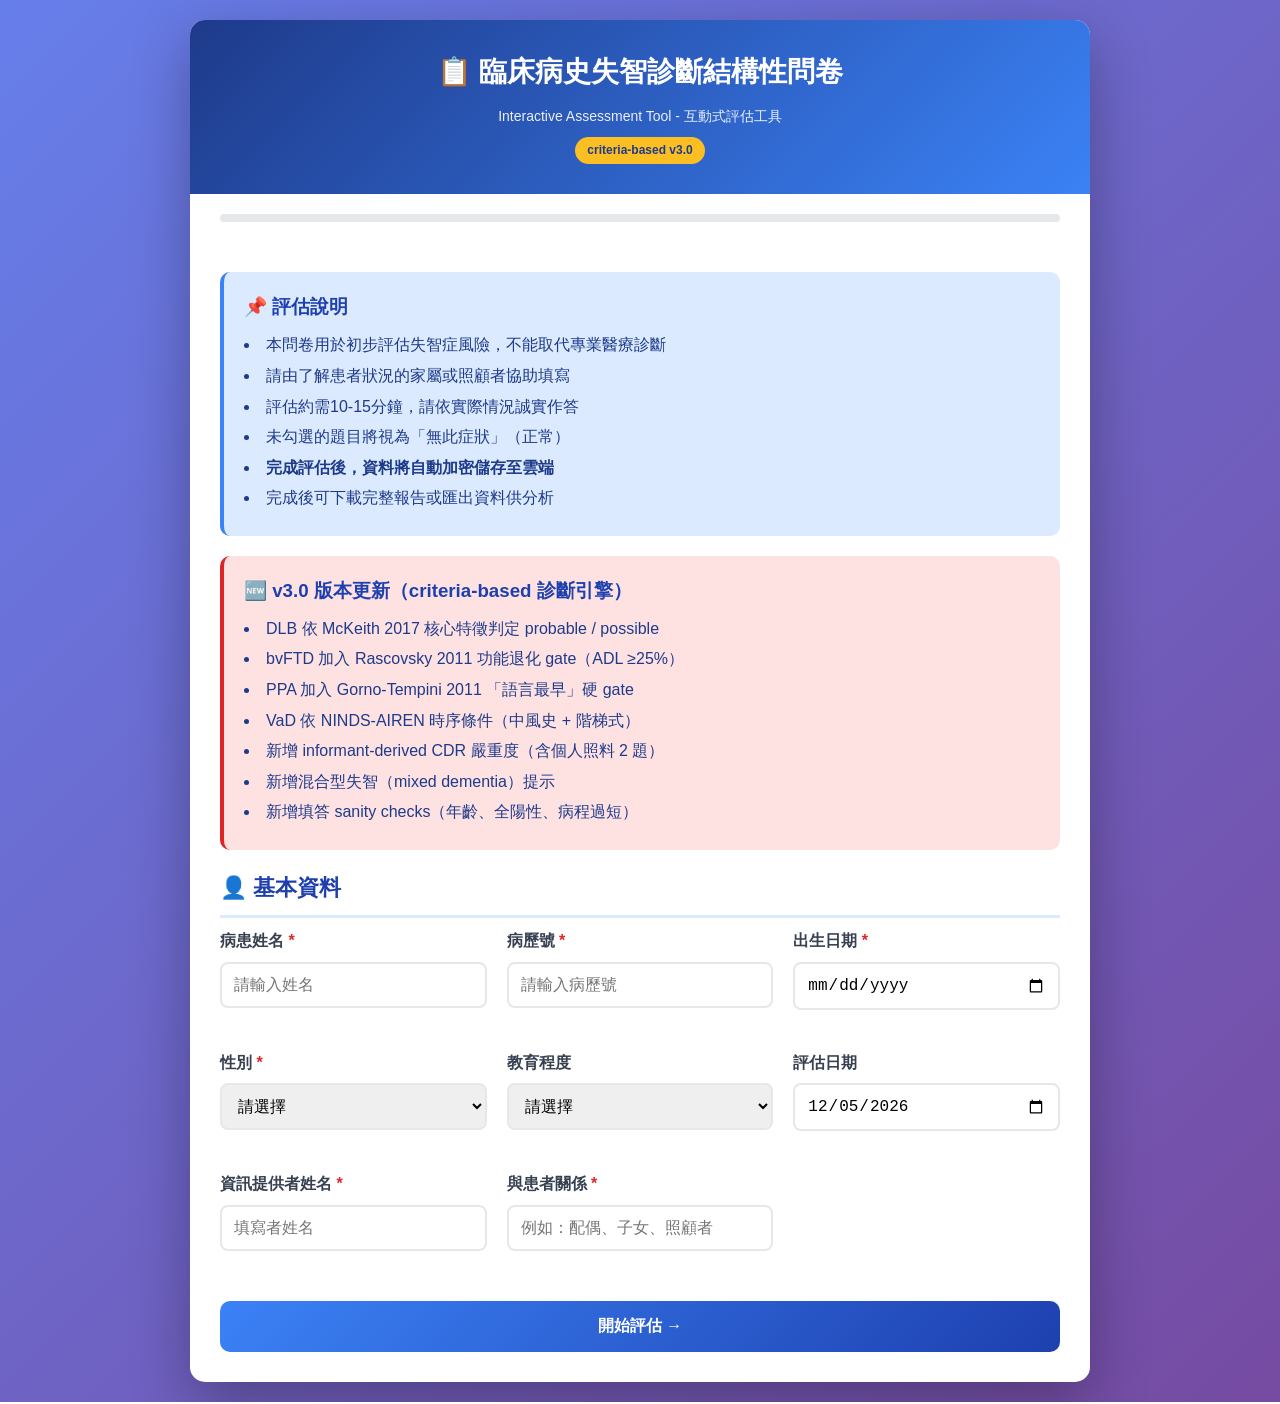
==== commit 5b7866f0: "v3.0: criteria-based diagnostic engine with CDR and Taiwan clinical context - Two-stage diagnosis (g" ====
--- a/index.html
+++ b/index.html
@@ -3,7 +3,7 @@
 <head>
     <meta charset="UTF-8">
     <meta name="viewport" content="width=device-width, initial-scale=1.0">
-    <title>臨床病史失智診斷結構性問卷  v2.0</title>
+    <title>臨床病史失智診斷結構性問卷  v3.0</title>
     <style>
         * {
             margin: 0;
@@ -533,7 +533,7 @@
         <div class="header">
             <h1>📋 臨床病史失智診斷結構性問卷</h1>
             <p>Interactive Assessment Tool - 互動式評估工具</p>
-            <span class="version-badge">整合版 v2.0</span>
+            <span class="version-badge">criteria-based v3.0</span>
         </div>
 
         <div class="progress-bar" id="progressBar">
@@ -555,12 +555,15 @@
             </div>
 
             <div class="info-box" style="background: #fee2e2; border-left-color: #dc2626;">
-                <h3>🆕 v2.0 版本更新</h3>
+                <h3>🆕 v3.0 版本更新（criteria-based 診斷引擎）</h3>
                 <ul>
-                    <li>(v2.0) 新增 PDD 為獨立診斷，並依「一年條款」自動區分 PDD/DLB</li>
-                    <li>(v2.0) 強化 Lewy 體光譜症狀權重 (x2.0)，提升鑑別度</li>
-                    <li>(v2.0) 新增中風病史對 AD/PDD/DLB 的診斷排斥權重</li>
-                    </li>
+                    <li>DLB 依 McKeith 2017 核心特徵判定 probable / possible</li>
+                    <li>bvFTD 加入 Rascovsky 2011 功能退化 gate（ADL ≥25%）</li>
+                    <li>PPA 加入 Gorno-Tempini 2011 「語言最早」硬 gate</li>
+                    <li>VaD 依 NINDS-AIREN 時序條件（中風史 + 階梯式）</li>
+                    <li>新增 informant-derived CDR 嚴重度（含個人照料 2 題）</li>
+                    <li>新增混合型失智（mixed dementia）提示</li>
+                    <li>新增填答 sanity checks（年齡、全陽性、病程過短）</li>
                 </ul>
             </div>
 
@@ -793,9 +796,21 @@
                         type: 'adl3',
                         options: ['可處理日常購買', '有困難', '完全無法處理']
                     },
-                    { 
-                        id: 'adl9_10', 
-                        text: '上述活動困難，病人是因肢體或行動不便嗎？', 
+                    {
+                        id: 'adl9_11',
+                        text: '能夠自行穿脫衣物嗎？',
+                        type: 'adl3',
+                        options: ['能自行完成', '需要提醒或部分協助', '完全依賴他人']
+                    },
+                    {
+                        id: 'adl9_12',
+                        text: '能夠自行如廁與盥洗（洗臉、刷牙、如廁）嗎？',
+                        type: 'adl3',
+                        options: ['能自行完成', '需要提醒或部分協助', '完全依賴他人']
+                    },
+                    {
+                        id: 'adl9_10',
+                        text: '上述活動困難，病人是因肢體或行動不便嗎？',
                         type: 'yesno'
                     }
                 ]
@@ -1111,7 +1126,7 @@
             
             const adlQuestions = [
                 'adl9_1', 'adl9_2', 'adl9_3', 'adl9_4',
-                'adl9_6', 'adl9_7', 'adl9_8'
+                'adl9_6', 'adl9_7', 'adl9_8', 'adl9_11', 'adl9_12'
             ];
             
             adlQuestions.forEach(function(qId) {
@@ -1176,120 +1191,231 @@
             return subtypes;
         }
 
-        // 應用特殊組合加成 (v2.0 logic)
-        function applySpecialCombinations(scores) {
-            
-            // Lewy Body Spectrum (LBS) 核心症狀加成
+        // 應用特殊組合加成與診斷標準 gate (v3.0 logic)
+        // 回傳 { scores, criteriaLevels, criteriaEvidence }
+        function applySpecialCombinations(scores, adlImpairment) {
+            const evidence = { DLB: [], PDD: [], AD: [], FTD: [], VaD: [], PPA: [] };
+            const levels = { DLB: 'not-met', AD: 'not-met', FTD: 'not-met', VaD: 'not-met', PPA: 'not-met' };
+
+            // ===== DLB / LBS：McKeith 2017 =====
             const hasFluctuations = responses['dlb1_3'] === '會';
             const hasHallucinations = responses['dlb3_1'] === '是';
             const hasRBD = responses['dlb1_4'] === '是';
             const hasParkinsonism = hasParkinsonian();
-            const coreFeatureCount = [hasFluctuations, hasHallucinations, hasParkinsonism].filter(x => x).length;
-            
-            if (coreFeatureCount >= 2 || (coreFeatureCount === 1 && hasRBD)) {
-                scores.LBS *= 2.0; 
-            }
-
-            // 中風病史的競爭性權重
-            if (responses['stroke_history'] === 1) { // 1 = "有"
-                scores.VaD *= 1.5;
-                scores.AD *= 0.7;
-                scores.LBS *= 0.7;
-            }
-            
-            // VaD 階梯式惡化
-            if (responses['progression'] === 1) { // 1 = "階梯式惡化"
-                scores.VaD *= 1.5; 
-            }
-
-            // FTD 行為變異型
-            const ftdBehaviors = [
-                responses['ftd3_5'] === '是',
-                responses['ftd3_6'] === '是',
-                responses['ftd3_7'] === '是',
-                responses['ftd3_8'] === '是',
-                responses['ftd3_9'] === '是',
-                (responses['ftd7_1'] === '常常' || responses['ftd7_1'] === '偶爾')
+            const dlbCore = [hasFluctuations, hasHallucinations, hasParkinsonism, hasRBD].filter(x => x).length;
+            if (hasFluctuations) evidence.DLB.push('認知波動');
+            if (hasHallucinations) evidence.DLB.push('清晰視幻覺');
+            if (hasParkinsonism) evidence.DLB.push('巴金森症狀（≥2 項動作特徵）');
+            if (hasRBD) evidence.DLB.push('REM 睡眠行為障礙');
+            if (dlbCore >= 2) { scores.LBS *= 2.0; levels.DLB = 'probable'; }
+            else if (dlbCore === 1) { scores.LBS *= 1.3; levels.DLB = 'possible'; }
+
+            // ===== FTD bvFTD：Rascovsky 2011 =====
+            // 六項行為/認知特徵（去抑制、冷漠、同理心缺失、強迫重複、飲食改變、執行缺損）
+            const ftdFeatures = [
+                responses['ftd3_9'] === '是',                              // 去抑制（社交不適切）
+                responses['ftd3_5'] === '是',                              // 冷漠
+                responses['ftd3_6'] === '是',                              // 同理心缺失
+                responses['ftd3_7'] === '是',                              // 強迫/重複行為
+                responses['ftd3_8'] === '是',                              // 飲食改變
+                (responses['vad7_2'] === '常常' || responses['vad7_4'] === '會' || responses['vad7_7'] === '會')  // 執行功能缺損
             ];
-            const behaviorCount = ftdBehaviors.filter(x => x).length;
-            if (behaviorCount >= 3) {
-                scores.FTD *= (1.3 + behaviorCount * 0.1);
-            }
-            
-            // PPA 語言優勢
-            if (responses['ftd8_6'] === '是') {
+            const ftdLabels = ['去抑制/社交不適切', '冷漠', '同理心缺失', '強迫或重複行為', '飲食或口腔嗜好改變', '執行功能缺損'];
+            const ftdCount = ftdFeatures.filter(x => x).length;
+            ftdFeatures.forEach((v, i) => { if (v) evidence.FTD.push(ftdLabels[i]); });
+
+            const FTD_FUNCTIONAL_GATE = 25;  // ADL 閾值
+            if (ftdCount >= 3) {
+                scores.FTD *= (1.3 + ftdCount * 0.1);
+                if (adlImpairment >= FTD_FUNCTIONAL_GATE) {
+                    levels.FTD = 'probable';
+                    evidence.FTD.push('功能退化 (ADL 受損 ≥ ' + FTD_FUNCTIONAL_GATE + '%)');
+                } else {
+                    levels.FTD = 'possible';
+                    evidence.FTD.push('功能尚保留 → 僅達 possible bvFTD（需臨床追蹤確認功能退化）');
+                }
+            } else if (ftdCount >= 1) {
+                // 特徵不足，降低 FTD 分數避免過度診斷
+                scores.FTD *= 0.6;
+            } else {
+                scores.FTD *= 0.3;
+            }
+
+            // ===== PPA：Gorno-Tempini 2011 — 強制 language-first gate =====
+            const languageFirst = responses['ftd8_6'] === '是';
+            if (languageFirst) {
                 scores.PPA *= 1.6;
-            }
-            
-            return scores;
-        }
-
-        // 綜合計算分數 (v2.0 logic)
+                evidence.PPA.push('語言障礙最早出現且遠早於其他認知症狀（PPA 核心 gate）');
+                // 亞型存在再判 probable
+                levels.PPA = 'possible';
+            } else {
+                // 未達 gate，封頂 PPA（作為鑑別診斷而非主診斷）
+                scores.PPA *= 0.3;
+                if (scores.PPA > 0) evidence.PPA.push('未符合語言最早 gate；PPA 僅列入鑑別');
+            }
+
+            // ===== VaD：NINDS-AIREN — 時序 gate =====
+            const hasStroke = responses['stroke_history'] === 1;
+            const stepwise = responses['progression'] === 1;
+            if (hasStroke) { scores.VaD *= 1.5; scores.AD *= 0.7; scores.LBS *= 0.7; evidence.VaD.push('中風病史'); }
+            if (stepwise) { scores.VaD *= 1.5; evidence.VaD.push('階梯式惡化病程'); }
+
+            // VaD 時序硬 gate：無中風且非階梯 → 降權
+            if (!hasStroke && !stepwise) {
+                scores.VaD *= 0.5;
+            }
+
+            // 認知/執行症狀分數納入
+            const vadCognitive = [
+                responses['vad7_3'] === '常常' || responses['vad7_3'] === '會',
+                responses['vad7_9'] === '常常' || responses['vad7_9'] === '會',
+                responses['vad4_1'] === '是',
+                responses['dlb2_4'] === '是'
+            ].filter(x => x).length;
+            if (hasStroke && (stepwise || vadCognitive >= 2)) {
+                levels.VaD = 'probable';
+            } else if (hasStroke || stepwise || vadCognitive >= 2) {
+                levels.VaD = 'possible';
+            }
+
+            // ===== AD：NIA-AA clinical core（amnestic + insidious + gradual）=====
+            const amnesticCore = [
+                responses['ad5_2'] === '常常',                             // 重複問題（核心）
+                responses['ad5_6'] === '常常' || responses['ad5_6'] === '偶爾',  // 近期記憶
+                responses['ad5_3'] === '常常' || responses['ad5_3'] === '偶爾',  // 忘記約會
+                responses['ad6_1'] === '常常' || responses['ad6_1'] === '偶爾'   // 定向力（年月）
+            ].filter(x => x).length;
+            const gradualOnset = responses['progression'] === 0;  // "逐漸惡化"
+            if (amnesticCore >= 2) evidence.AD.push('amnestic 症狀核心（≥2 項記憶/定向特徵）');
+            if (gradualOnset) evidence.AD.push('逐漸惡化病程');
+
+            if (amnesticCore >= 2 && gradualOnset && adlImpairment >= 15) {
+                levels.AD = 'probable';
+                evidence.AD.push('功能退化');
+            } else if (amnesticCore >= 1 && (gradualOnset || adlImpairment >= 15)) {
+                levels.AD = 'possible';
+            }
+
+            return { scores, criteriaLevels: levels, criteriaEvidence: evidence };
+        }
+
+        // 綜合計算分數 (v3.0 logic — criteria-based)
         function calculateScores() {
-            // 步驟1: 基礎計分 (LBS, AD, FTD, VaD, PPA)
+            // ===== 保留 legacy 計算供後續驗證比對 =====
+            const legacyResult = calculateLegacyScores();
+
+            // 步驟1: 基礎計分
             const { scores, maxScores } = calculateBaseScores();
-            
-            // 步驟2: ADL調整
+
+            // 步驟2: ADL 先計算
             const adlImpairment = calculateADLImpairment();
-            const functionalMultiplier = 1 + (adlImpairment / 200);
-            Object.keys(scores).forEach(function(type) {
-                scores[type] *= functionalMultiplier;
+
+            // 步驟3: 套用 criteria-based gates & 組合加成
+            const gated = applySpecialCombinations(scores, adlImpairment);
+            const adjustedScores = gated.scores;
+            const criteriaLevels = gated.criteriaLevels;
+            const criteriaEvidence = gated.criteriaEvidence;
+
+            // 步驟4: ADL 輔助調整（降低 multiplier 效應，避免稀釋 criteria）
+            const functionalMultiplier = 1 + (adlImpairment / 300);
+            Object.keys(adjustedScores).forEach(function(type) {
+                adjustedScores[type] *= functionalMultiplier;
             });
-            
-            // 步驟3: 特殊組合加成
-            const adjustedScores = applySpecialCombinations(scores);
-            
-            // 步驟4: 計算百分比
+
+            // 步驟5: 計算百分比
             const percentages = {};
             Object.keys(adjustedScores).forEach(function(type) {
-                percentages[type] = maxScores[type] > 0 ? 
+                percentages[type] = maxScores[type] > 0 ?
                     Math.min(100, (adjustedScores[type] / maxScores[type]) * 100) : 0;
             });
-            
-            // 步驟5: 計算相對機率
-            const totalPercentage = Object.values(percentages).reduce(function(sum, val) { 
-                return sum + val; 
+
+            // 步驟6: 計算相對機率
+            const totalPercentage = Object.values(percentages).reduce(function(sum, val) {
+                return sum + val;
             }, 0);
-            
             const probabilities = {};
             Object.keys(percentages).forEach(function(type) {
-                probabilities[type] = totalPercentage > 0 ? 
+                probabilities[type] = totalPercentage > 0 ?
                     (percentages[type] / totalPercentage) * 100 : 0;
             });
-            
-            // 步驟 5b: LBS -> PDD/DLB 轉換 (一年條款裁決)
+
+            // 步驟 6b: LBS -> PDD/DLB 轉換（一年條款）
             const lbs_probability = probabilities['LBS'];
             if (lbs_probability !== undefined) {
-                delete probabilities['LBS']; // 移除 LBS
-                
-                if (responses['dlb_temporal'] === 1) { // 1 = "動作先超過1年"
-                    probabilities['PDD'] = lbs_probability; // 轉為 PDD
+                delete probabilities['LBS'];
+                if (responses['dlb_temporal'] === 1) {
+                    probabilities['PDD'] = lbs_probability;
+                    criteriaLevels.PDD = criteriaLevels.DLB;
+                    criteriaEvidence.PDD = criteriaEvidence.DLB.slice();
+                    criteriaEvidence.PDD.push('動作症狀早於認知症狀 > 1 年 (PDD)');
+                    delete criteriaLevels.DLB;
+                    delete criteriaEvidence.DLB;
                 } else {
-                    probabilities['DLB'] = lbs_probability; // 轉為 DLB
+                    probabilities['DLB'] = lbs_probability;
                 }
             }
 
-            // 步驟6: 計算風險等級
+            // 步驟7: 機率硬封頂（未達 gate 時）
+            if (criteriaLevels.PPA === 'not-met' && probabilities.PPA > 15) {
+                probabilities.PPA = 15;
+            }
+            if (criteriaLevels.VaD === 'not-met' && probabilities.VaD > 20) {
+                probabilities.VaD = 20;
+            }
+
+            // 步驟8: 失智嚴重度 (informant-derived CDR)
+            const cdr = deriveCDR();
+
+            // 步驟9: 信心度（以 criteria 等級為主）
+            const confidence = calculateConfidenceV3(probabilities, criteriaLevels);
+
+            // 步驟10: 混合型偵測
+            const mixedDementia = detectMixedDementia(criteriaLevels, probabilities);
+
+            // 步驟11: PPA 亞型（僅在達 gate 時判）
+            const subtypes = {};
+            if (criteriaLevels.PPA !== 'not-met' && probabilities.PPA > 15) {
+                subtypes.PPA = identifyPPASubtype(responses);
+            }
+
+            // 步驟12: Sanity checks
+            const warnings = runSanityChecks(adlImpairment);
+
+            // 步驟13: 整體風險（維持 legacy 欄位）
             const overallRisk = calculateOverallRisk(percentages);
-            
-            // 步驟7: 計算診斷信心度
-            const confidence = calculateConfidence(probabilities);
-            
-            // 步驟8: 識別次分型
-            const subtypes = {};
-            if (probabilities.PPA > 20) {
-                subtypes.PPA = identifyPPASubtype(responses);
-            }
-            
+
             return {
                 rawScores: adjustedScores,
                 percentages: percentages,
-                probabilities: probabilities, 
+                probabilities: probabilities,
+                criteriaLevels: criteriaLevels,
+                criteriaEvidence: criteriaEvidence,
                 adlImpairment: adlImpairment,
+                cdr: cdr,
                 overallRisk: overallRisk,
                 confidence: confidence,
-                subtypes: subtypes
+                mixedDementia: mixedDementia,
+                subtypes: subtypes,
+                warnings: warnings,
+                legacy: legacyResult
             };
+        }
+
+        // 保留舊版 scoring 以供資料欄位回寫（UI 不顯示）
+        function calculateLegacyScores() {
+            const base = calculateBaseScores();
+            const adl = calculateADLImpairment();
+            const mul = 1 + (adl / 200);
+            const sc = {};
+            Object.keys(base.scores).forEach(t => sc[t] = base.scores[t] * mul);
+            const pct = {};
+            Object.keys(sc).forEach(t => {
+                pct[t] = base.maxScores[t] > 0 ? Math.min(100, (sc[t] / base.maxScores[t]) * 100) : 0;
+            });
+            const total = Object.values(pct).reduce((a, b) => a + b, 0);
+            const prob = {};
+            Object.keys(pct).forEach(t => { prob[t] = total > 0 ? (pct[t] / total) * 100 : 0; });
+            return { rawScores: sc, percentages: pct, probabilities: prob };
         }
 
         // 計算整體風險
@@ -1303,116 +1429,320 @@
             return 'low';
         }
 
-        // 計算診斷信心度
+        // 計算診斷信心度 (v2, legacy — 仍供舊流程呼叫)
         function calculateConfidence(probabilities) {
             const sorted = Object.entries(probabilities)
                 .sort(function(a, b) { return b[1] - a[1]; });
-            
+
             const topScore = sorted[0]?.[1] || 0;
             const secondScore = sorted[1]?.[1] || 0;
             const gap = topScore - secondScore;
-            
+
             if (topScore >= 60 && gap >= 30) return 'high';
             if (topScore >= 40 && gap >= 20) return 'moderate';
             if (topScore >= 30 && gap >= 10) return 'low';
             return 'uncertain';
         }
 
-        // 生成建議 (v2.0 logic)
+        // 計算診斷信心度 v3 — 以 criteria 等級主導
+        function calculateConfidenceV3(probabilities, criteriaLevels) {
+            const sorted = Object.entries(probabilities)
+                .sort(function(a, b) { return b[1] - a[1]; });
+            const topType = sorted[0]?.[0];
+            const topProb = sorted[0]?.[1] || 0;
+            const secondProb = sorted[1]?.[1] || 0;
+
+            // DLB/PDD 屬於 LBS 家族，用同一 key 查
+            const topLevel = criteriaLevels[topType] ||
+                             (topType === 'PDD' || topType === 'DLB' ? (criteriaLevels.DLB || criteriaLevels.PDD) : 'not-met');
+
+            // high: 首型 probable 且機率差距大
+            if (topLevel === 'probable' && topProb - secondProb >= 15) return 'high';
+            // moderate: 首型 probable 但其他型也 possible（→ 混合型）
+            if (topLevel === 'probable') return 'moderate';
+            // low: 首型僅 possible
+            if (topLevel === 'possible') return 'low';
+            // uncertain: 無型達 possible
+            return 'uncertain';
+        }
+
+        // ===== 問卷導出 CDR (informant-derived, Morris proxy) =====
+        function deriveCDR() {
+            // 將 frequency3 / yesno 轉 0–1 嚴重度
+            function fs(v) {
+                if (v === '常常' || v === '是' || v === '會') return 1;
+                if (v === '偶爾') return 0.5;
+                return 0;
+            }
+            function adlScore(qid, type) {
+                const v = responses[qid];
+                if (v === undefined || v === 0) return 0;  // 正常 or 不適用
+                if (type === 'adl3') return (v == 2 ? 1 : (v == 1 ? 0.5 : 0));
+                if (type === 'adl4') return (v == 3 ? 1 : (v == 2 ? 0.5 : 0));
+                return 0;
+            }
+            function mapSeverityToCDR(s) {
+                if (s <= 0.02) return 0;
+                if (s <= 0.25) return 0.5;
+                if (s <= 0.6)  return 1;
+                if (s <= 0.85) return 2;
+                return 3;
+            }
+            function boxAvg(arr) {
+                if (arr.length === 0) return 0;
+                return arr.reduce((a, b) => a + b, 0) / arr.length;
+            }
+
+            // M：記憶
+            const memArr = ['ad5_1','ad5_2','ad5_3','ad5_6','ad5_8'].map(q => fs(responses[q]));
+            const memory = mapSeverityToCDR(boxAvg(memArr));
+
+            // O：定向力
+            const orArr = ['ad6_1','ad6_2','ad6_3','ad6_4'].map(q => fs(responses[q]));
+            const orientation = mapSeverityToCDR(boxAvg(orArr));
+
+            // J：判斷力與解決問題
+            const jArr = ['vad7_2','vad7_3','vad7_5','vad7_6','vad7_9'].map(q => fs(responses[q]));
+            const judgment = mapSeverityToCDR(boxAvg(jArr));
+
+            // C：社區活動
+            const cArr = [
+                adlScore('adl9_1','adl3'), adlScore('adl9_2','adl3'),
+                adlScore('adl9_6','adl3'), adlScore('adl9_8','adl3')
+            ];
+            const community = mapSeverityToCDR(boxAvg(cArr));
+
+            // H：家務嗜好
+            const hArr = [
+                adlScore('adl9_3','adl4'), adlScore('adl9_4','adl4')
+            ];
+            const homeHobbies = mapSeverityToCDR(boxAvg(hArr));
+
+            // P：個人照料
+            const pArr = [
+                adlScore('adl9_7','adl3'), adlScore('adl9_11','adl3'), adlScore('adl9_12','adl3')
+            ];
+            const personalCare = mapSeverityToCDR(boxAvg(pArr));
+
+            // Global CDR — Morris 簡化演算法：memory 為 anchor
+            const boxes = { memory, orientation, judgment, community, homeHobbies, personalCare };
+            const secondaries = [orientation, judgment, community, homeHobbies, personalCare];
+            let globalCDR;
+            const sameAsMemory = secondaries.filter(s => s === memory).length;
+            if (sameAsMemory >= 3) {
+                globalCDR = memory;
+            } else {
+                // 若 memory 與多數次要盒差 → 取次要盒中位數與 memory 中較接近之值
+                const sorted = secondaries.slice().sort((a, b) => a - b);
+                const median = sorted[2];
+                globalCDR = memory;
+                // 當次要明顯低於 memory，降半階；明顯高，升半階（保守）
+                if (median < memory) globalCDR = Math.max(memory - 0.5, median);
+                if (median > memory) globalCDR = Math.min(memory + 0.5, median);
+            }
+
+            const sumOfBoxes = memory + orientation + judgment + community + homeHobbies + personalCare;
+
+            return {
+                boxes: boxes,
+                sumOfBoxes: sumOfBoxes,
+                global: globalCDR,
+                note: 'informant-derived（非 gold-standard，僅供參考）'
+            };
+        }
+
+        // ===== 混合型失智偵測 =====
+        function detectMixedDementia(levels, probabilities) {
+            const possibleTypes = Object.keys(levels)
+                .filter(t => levels[t] === 'probable' || levels[t] === 'possible');
+            if (possibleTypes.length < 2) return { isMixed: false, types: [], pattern: null };
+
+            // 常見組合 pattern 判讀
+            const hasAD = possibleTypes.includes('AD');
+            const hasVaD = possibleTypes.includes('VaD');
+            const hasDLB = possibleTypes.includes('DLB') || possibleTypes.includes('PDD');
+            const hasFTD = possibleTypes.includes('FTD');
+
+            let pattern = null;
+            if (hasAD && hasVaD) pattern = 'AD + VaD（血管性共病）';
+            else if (hasAD && hasDLB) pattern = 'AD + Lewy body 共病';
+            else if (hasVaD && hasDLB) pattern = 'VaD + Lewy body 共病';
+            else if (hasFTD && hasAD) pattern = 'FTD + AD 共病（少見，需排除年輕型 AD）';
+            else pattern = possibleTypes.join(' + ');
+
+            return { isMixed: true, types: possibleTypes, pattern: pattern };
+        }
+
+        // ===== Sanity checks =====
+        function runSanityChecks(adlImpairment) {
+            const warnings = [];
+            const age = calculateAge(patientInfo.birthDate);
+
+            if (age !== null && age < 40) {
+                warnings.push({ level: 'warn', text: '年齡 < 40 歲。失智症在此年齡少見，請優先排除神經發炎、代謝性、毒物、精神或遺傳性病因。' });
+            }
+            if (age !== null && age > 100) {
+                warnings.push({ level: 'warn', text: '年齡 > 100 歲，請確認出生日期是否正確。' });
+            }
+            if (patientInfo.birthDate && patientInfo.assessmentDate &&
+                new Date(patientInfo.birthDate) > new Date(patientInfo.assessmentDate)) {
+                warnings.push({ level: 'error', text: '出生日期晚於評估日期，請修正基本資料。' });
+            }
+
+            // 全陽性檢查
+            let total = 0, positive = 0;
+            questionSections.forEach(sec => {
+                sec.questions.forEach(q => {
+                    const v = responses[q.id];
+                    if (v === undefined) return;
+                    total++;
+                    if (v === '是' || v === '會' || v === '常常') positive++;
+                    else if (q.type === 'adl3' && v == 2) positive++;
+                    else if (q.type === 'adl4' && v == 3) positive++;
+                });
+            });
+            if (total > 0 && (positive / total) > 0.9) {
+                warnings.push({ level: 'warn', text: '超過 90% 題目皆填最嚴重選項，請家屬再次確認填答是否符合患者實際狀況。' });
+            }
+
+            // 症狀過少但病程很短 — 可能 delirium 或 MCI
+            const duration = responses['duration'];
+            if (positive < 3 && (duration === 0 || duration === undefined)) {
+                warnings.push({ level: 'info', text: '陽性症狀少且病程 < 6 個月，臨床應排除急性混亂狀態（delirium）、憂鬱或 MCI。' });
+            }
+
+            // 0 歲或未來日期阻擋
+            if (age === 0) {
+                warnings.push({ level: 'error', text: '計算出年齡為 0 歲，請確認出生日期。' });
+            }
+
+            return warnings;
+        }
+
+        // 生成建議 (v3.0 logic — 依 CDR 分層 + criteria-based)
         function generateRecommendations(results) {
             const probabilities = results.probabilities;
             const overallRisk = results.overallRisk;
             const adlImpairment = results.adlImpairment;
+            const cdr = results.cdr;
+            const mixed = results.mixedDementia;
+            const levels = results.criteriaLevels || {};
             const recommendations = [];
-            
+
             const sorted = Object.entries(probabilities)
                 .sort(function(a, b) { return b[1] - a[1]; })
                 .filter(function(item) { return item[1] > 15; });
-            
-            // 風險等級建議
+
+            // ===== 依 CDR 分層處置（台灣臨床情境） =====
+            if (cdr) {
+                if (cdr.global >= 2) {
+                    recommendations.push({ type: 'urgent', text: 'CDR ≈ ' + cdr.global + '（中重度以上）：建議與主治醫師討論照護計畫、安全環境評估（遊走、跌倒、吞嚥），以及長照 3.0 與失智共照網資源；可考慮討論預立醫療決定（ACP）。' });
+                } else if (cdr.global >= 1) {
+                    recommendations.push({ type: 'important', text: 'CDR ≈ 1（輕度失智）：可由神經科或精神科醫師評估是否適合失智症藥物（膽鹼酯酶抑制劑等）、安排非藥物介入與照顧者衛教；建議連結失智共照網與長照 3.0 資源；注意駕車安全與金融決策能力。' });
+                } else if (cdr.global === 0.5) {
+                    recommendations.push({ type: 'important', text: 'CDR ≈ 0.5（疑似輕度認知障礙 MCI）：建議 3–6 個月後於神經內科或記憶門診追蹤，並安排神經心理測驗與腦部結構性影像檢查；可由醫師評估是否適合啟動失智症藥物（膽鹼酯酶抑制劑等）；若臨床有需要可討論自費檢查（amyloid PET、FDG-PET 或 CSF biomarker）；可連結失智共照網與長照 3.0 資源。' });
+                } else {
+                    recommendations.push({ type: 'clinical', text: 'CDR ≈ 0：目前尚未達失智程度，若有疑慮可定期追蹤。' });
+                }
+            }
+
+            // ===== 混合型提示 =====
+            if (mixed && mixed.isMixed) {
+                recommendations.push({ type: 'clinical', text: '結果提示可能為混合型失智（' + mixed.pattern + '）：臨床可能需同時處理兩種病理機轉，例如血管風險因子控制合併 Lewy body 或 AD 症狀管理，請由主治醫師綜合判斷。' });
+            }
+
+            // ===== 整體風險建議 =====
             if (overallRisk === 'high') {
                 recommendations.push({
                     type: 'urgent',
-                    text: '建議盡快（2週內）安排神經內科或老年精神科專科醫師評估'
+                    text: '建議儘速（2 週內）由神經內科或老年精神科醫師完整評估'
                 });
             } else if (overallRisk === 'moderate') {
                 recommendations.push({
                     type: 'important',
-                    text: '建議於1個月內至記憶門診或神經科接受完整評估'
+                    text: '建議於 1 個月內至記憶門診或神經科接受完整評估'
                 });
             }
 
             // PDD vs DLB 鑑別建議
             if (probabilities.PDD > 30) {
-                 recommendations.push({
-                    type: 'urgent', 
-                    text: '動作症狀早於認知症狀一年以上，臨床應優先考慮 Parkinson\'s Disease Dementia (PDD)。'
+                recommendations.push({
+                    type: 'urgent',
+                    text: '動作症狀早於認知症狀超過一年，臨床應優先考慮 Parkinson\'s Disease Dementia (PDD)；可由神經科安排相關檢查與用藥評估。'
                 });
             }
-            
+
             // 功能損害建議
             if (adlImpairment > 50) {
                 recommendations.push({
                     type: 'important',
-                    text: '日常功能明顯受損，建議評估照護需求與安全措施'
+                    text: '日常功能明顯受損，建議評估照護需求、安全措施及長照資源申請'
                 });
             }
-            
-            // 疾病特異性建議
+
+            // ===== 疾病特異性建議（依台灣可得檢查） =====
             if (probabilities.DLB > 30) {
                 recommendations.push({
                     type: 'clinical',
-                    text: '症狀符合路易氏體失智症(DLB)特徵（認知先於動作），建議進行DaTscan或MIBG心肌閃爍攝影檢查'
+                    text: 'Lewy body 失智（DLB）特徵明顯：臨床可考慮安排腦部結構性影像檢查與 TRODAT-1 SPECT（健保給付於疑似巴金森症候群）；若仍有鑑別需求，可討論自費 FDG-PET。'
                 });
                 if (responses['dlb1_4'] === '是') {
                     recommendations.push({
+                        type: 'clinical',
+                        text: '疑似 REM 睡眠行為障礙（RBD）：可與神經科或睡眠門診討論安排 polysomnography (PSG) 以確認診斷。'
+                    });
+                    recommendations.push({
                         type: 'safety',
-                        text: '有REM睡眠行為障礙，注意睡眠安全，避免床邊放置危險物品'
+                        text: '夢境動作行為可能造成傷害：建議注意睡眠環境安全（床邊避免放置尖銳或堅硬物品、與同床者分床以避免誤傷）。'
                     });
                 }
             }
-            
+
             if (probabilities.AD > 30) {
                 recommendations.push({
                     type: 'clinical',
-                    text: '記憶障礙顯著，建議進行腦部MRI及認知功能完整評估'
+                    text: 'amnestic 記憶障礙顯著：建議安排腦部結構性影像檢查以排除結構性病變，並接受完整神經心理評估。'
                 });
                 if ((responses['ad5_2'] === '常常') && responses['ad5_6'] === '常常') {
                     recommendations.push({
                         type: 'clinical',
-                        text: '近期記憶嚴重受損，可考慮血液生物標記檢測（如plasma p-tau217）'
+                        text: '近期記憶明顯退化：若臨床鑑別有困難或影響治療決策，可與主治醫師討論自費 amyloid PET、FDG-PET 或 CSF biomarker 檢測（台灣目前 plasma p-tau217 等血液生物標記尚未普及為常規可得項目）。'
                     });
                 }
             }
-            
+
             if (probabilities.FTD > 30) {
                 const age = calculateAge(patientInfo.birthDate);
+                recommendations.push({
+                    type: 'clinical',
+                    text: '行為變異型特徵明顯：建議安排腦部結構性影像檢查（評估額顳葉萎縮）；若鑑別困難可與主治醫師討論自費 FDG-PET。'
+                });
                 if (age && age < 65) {
                     recommendations.push({
                         type: 'clinical',
-                        text: '年輕發病且有明顯行為改變，建議基因檢測評估遺傳性額顳葉失智症'
+                        text: '發病年齡 < 65 歲：若家族史陽性或臨床高度懷疑遺傳性額顳葉退化，可在神經科門診討論是否進行基因檢測（MAPT/GRN/C9orf72 等，多為自費）。'
                     });
                 }
                 recommendations.push({
                     type: 'important',
-                    text: '行為症狀明顯，建議家屬接受照護技巧指導'
+                    text: '行為症狀明顯：建議家屬接受照護技巧指導，並可透過失智共照網或失智症協會取得支持資源。'
                 });
             }
-            
+
             if (probabilities.VaD > 30) {
                 recommendations.push({
                     type: 'clinical',
-                    text: '血管性因素明顯（如中風病史），建議腦部MRI評估血管病變及心血管風險因子控制'
+                    text: '血管性因素明顯：建議安排腦部結構性影像檢查（MRI 可進一步評估白質病變與微出血），並強化血壓、血糖、血脂與抗血小板治療等心血管風險因子控制。'
                 });
             }
-            
+
             if (probabilities.PPA > 30) {
                 recommendations.push({
                     type: 'clinical',
-                    text: '語言功能障礙為主，建議語言治療評估及FDG-PET檢查'
+                    text: '語言功能障礙為主：建議安排腦部結構性影像檢查（評估特定萎縮分布）與語言治療評估；若鑑別亞型有困難，可與主治醫師討論自費 FDG-PET 或 amyloid PET。'
                 });
             }
-            
+
             return { sorted: sorted, recommendations: recommendations };
         }
 
@@ -1536,14 +1866,26 @@
 
             let html = '<div class="results-container">';
             html += '<div class="section-title">📊 評估結果報告</div>';
-            
-            // 整體風險摘要
+
+            // ===== Sanity warnings =====
+            if (results.warnings && results.warnings.length > 0) {
+                html += '<div class="risk-card" style="border-left: 5px solid #f59e0b; background: #fffbeb;">';
+                html += '<h3 style="margin-bottom: 10px; color: #92400e;">⚠️ 填答 / 資料檢核提示</h3>';
+                results.warnings.forEach(function(w) {
+                    const prefix = w.level === 'error' ? '❌ ' : (w.level === 'warn' ? '⚠️ ' : 'ℹ️ ');
+                    html += '<div style="padding: 8px 0; color: #78350f;">' + prefix + w.text + '</div>';
+                });
+                html += '</div>';
+            }
+
+            // ===== 整體風險摘要 =====
             html += '<div class="risk-card">';
             html += '<h3 style="margin-bottom: 15px;">整體評估摘要</h3>';
             html += '<div class="risk-summary">';
             html += '<div class="risk-item">';
-            html += '<div class="risk-label">整體認知障礙風險等級</div>';
-            html += '<div class="risk-value ' + riskInfo.color + '">' + riskInfo.text + '</div>';
+            html += '<div class="risk-label">Informant-derived CDR</div>';
+            html += '<div class="risk-value" style="color: #1e40af;">' + (results.cdr ? results.cdr.global : 'N/A') + '</div>';
+            html += '<div style="font-size:12px;color:#6b7280;">Sum of Boxes: ' + (results.cdr ? results.cdr.sumOfBoxes.toFixed(1) : 'N/A') + '</div>';
             html += '</div>';
             html += '<div class="risk-item">';
             html += '<div class="risk-label">日常功能障礙程度</div>';
@@ -1555,8 +1897,34 @@
             html += '<span class="confidence-indicator ' + confidenceInfo.class + '">' + confidenceInfo.text + '</span>';
             html += '</div>';
             html += '</div>';
+            html += '<div class="risk-item">';
+            html += '<div class="risk-label">整體認知障礙風險</div>';
+            html += '<div class="risk-value ' + riskInfo.color + '" style="font-size:20px;">' + riskInfo.text + '</div>';
             html += '</div>';
             html += '</div>';
+            html += '<div style="margin-top:10px;font-size:12px;color:#6b7280;">* CDR 由家屬問卷推估，非由訓練施測者執行之正式 CDR，僅供參考。</div>';
+            html += '</div>';
+
+            // ===== CDR 各盒明細 =====
+            if (results.cdr) {
+                html += '<div class="risk-card">';
+                html += '<h3 style="margin-bottom:10px;">CDR 分項（informant-derived）</h3>';
+                html += '<table class="symptoms-table"><thead><tr><th>領域</th><th>分數</th></tr></thead><tbody>';
+                const boxNames = { memory: '記憶', orientation: '定向力', judgment: '判斷與解決問題', community: '社區活動', homeHobbies: '家務嗜好', personalCare: '個人照料' };
+                Object.keys(boxNames).forEach(function(k) {
+                    html += '<tr><td>' + boxNames[k] + '</td><td>' + results.cdr.boxes[k] + '</td></tr>';
+                });
+                html += '</tbody></table></div>';
+            }
+
+            // ===== 混合型提示 =====
+            if (results.mixedDementia && results.mixedDementia.isMixed) {
+                html += '<div class="risk-card" style="border-left: 5px solid #8b5cf6; background: #f5f3ff;">';
+                html += '<h3 style="margin-bottom:10px; color: #5b21b6;">🔀 混合型失智提示</h3>';
+                html += '<div style="color:#4c1d95;">' + results.mixedDementia.pattern + '</div>';
+                html += '<div style="font-size:13px;margin-top:8px;color:#6b21a8;">（兩種或以上類型達 possible 或 probable 診斷標準）</div>';
+                html += '</div>';
+            }
 
             // 失智症類型機率
             html += '<div class="risk-card">';
@@ -1564,9 +1932,22 @@
             html += '<div class="probability-bars">';
             sorted.forEach(function(item) {
                 const [type, prob] = item;
+                const levels = results.criteriaLevels || {};
+                const evidence = results.criteriaEvidence || {};
+                // DLB/PDD 皆查 DLB key
+                const levelKey = (type === 'PDD') ? 'PDD' : type;
+                const level = levels[levelKey] || levels.DLB || 'not-met';
+                const evList = evidence[levelKey] || evidence.DLB || [];
+
+                const badgeStyle = level === 'probable' ? 'background:#dc2626;color:white;' :
+                                   level === 'possible' ? 'background:#f59e0b;color:white;' :
+                                   'background:#9ca3af;color:white;';
+                const badgeText = level === 'probable' ? 'Probable' :
+                                  level === 'possible' ? 'Possible' : 'Not met';
+
                 html += '<div class="probability-item">';
                 html += '<div class="probability-header">';
-                html += '<span class="probability-name">' + getDementiaName(type) + '</span>';
+                html += '<span class="probability-name">' + getDementiaName(type) + ' <span style="padding:2px 8px;border-radius:12px;font-size:11px;margin-left:6px;' + badgeStyle + '">' + badgeText + '</span></span>';
                 html += '<span class="probability-percent">' + Math.round(prob) + '%</span>';
                 html += '</div>';
                 html += '<div class="probability-bar">';
@@ -1576,9 +1957,17 @@
                 }
                 html += '</div>';
                 html += '</div>';
-                
-                // PPA次分型顯示
-                if (type === 'PPA' && results.subtypes.PPA) {
+
+                // 顯示符合的診斷證據
+                if (evList.length > 0) {
+                    html += '<div style="margin-top:8px;font-size:13px;color:#374151;">';
+                    html += '<strong>符合之診斷特徵：</strong><ul style="margin:4px 0 0 20px;">';
+                    evList.forEach(function(e) { html += '<li>' + e + '</li>'; });
+                    html += '</ul></div>';
+                }
+
+                // PPA 次分型
+                if (type === 'PPA' && results.subtypes && results.subtypes.PPA) {
                     const ppaSubtypes = results.subtypes.PPA;
                     const maxSubtype = Object.entries(ppaSubtypes)
                         .sort((a, b) => b[1] - a[1])[0];
@@ -1589,7 +1978,7 @@
                         html += '</div>';
                     }
                 }
-                
+
                 html += '</div>';
             });
             html += '</div>';
@@ -1688,7 +2077,7 @@
 
             let report = '\n';
             report += '═══════════════════════════════════════════════════════════════\n';
-            report += '              臨床病史失智診斷結構性問卷 - 評估報告 (v2.0)\n'; // Version updated
+            report += '              臨床病史失智診斷結構性問卷 - 評估報告 (v3.0 criteria-based)\n';
             report += '═══════════════════════════════════════════════════════════════\n\n';
             report += '【基本資料】\n';
             report += '────────────────────────────────────────────────\n';
@@ -1702,18 +2091,50 @@
             
             report += '【評估結果摘要】\n';
             report += '────────────────────────────────────────────────\n';
+            if (results.cdr) {
+                report += 'Informant-derived CDR：' + results.cdr.global + '\n';
+                report += 'CDR Sum of Boxes：' + results.cdr.sumOfBoxes.toFixed(1) + '\n';
+                report += '  記憶：' + results.cdr.boxes.memory + '\n';
+                report += '  定向力：' + results.cdr.boxes.orientation + '\n';
+                report += '  判斷力：' + results.cdr.boxes.judgment + '\n';
+                report += '  社區活動：' + results.cdr.boxes.community + '\n';
+                report += '  家務嗜好：' + results.cdr.boxes.homeHobbies + '\n';
+                report += '  個人照料：' + results.cdr.boxes.personalCare + '\n';
+                report += '  (註：由家屬問卷推估，非正式 CDR)\n';
+            }
             report += '整體認知障礙風險等級：' + riskInfo.text + '\n';
             report += '日常功能障礙程度：' + Math.round(results.adlImpairment) + '%\n';
-            report += '診斷信心度：' + confidenceInfo.text + '\n\n';
-
-            report += '【各類型失智症相對機率分析】\n';
+            report += '診斷信心度：' + confidenceInfo.text + '\n';
+            if (results.mixedDementia && results.mixedDementia.isMixed) {
+                report += '混合型提示：' + results.mixedDementia.pattern + '\n';
+            }
+            report += '\n';
+
+            if (results.warnings && results.warnings.length > 0) {
+                report += '【填答 / 資料檢核提示】\n';
+                report += '────────────────────────────────────────────────\n';
+                results.warnings.forEach(function(w) {
+                    const prefix = w.level === 'error' ? '[錯誤] ' : (w.level === 'warn' ? '[警示] ' : '[提示] ');
+                    report += prefix + w.text + '\n';
+                });
+                report += '\n';
+            }
+
+            report += '【各類型失智症相對機率分析（含 criteria 符合度）】\n';
             report += '────────────────────────────────────────────────\n';
 
             sorted.forEach(function(item) {
                 const [type, prob] = item;
-                report += getDementiaName(type) + '：' + Math.round(prob) + '%\n';
-
-                if (type === 'PPA' && results.subtypes.PPA) {
+                const levels = results.criteriaLevels || {};
+                const evidence = results.criteriaEvidence || {};
+                const levelKey = (type === 'PDD') ? 'PDD' : type;
+                const level = levels[levelKey] || levels.DLB || 'not-met';
+                const levelText = level === 'probable' ? 'Probable' : (level === 'possible' ? 'Possible' : 'Not met');
+                report += getDementiaName(type) + '：' + Math.round(prob) + '%  [' + levelText + ']\n';
+                const evList = evidence[levelKey] || evidence.DLB || [];
+                evList.forEach(function(e) { report += '   ‧ ' + e + '\n'; });
+
+                if (type === 'PPA' && results.subtypes && results.subtypes.PPA) {
                     const ppaSubtypes = results.subtypes.PPA;
                     const maxSubtype = Object.entries(ppaSubtypes)
                         .sort((a, b) => b[1] - a[1])[0];
@@ -1768,23 +2189,28 @@
             }, 500);
         }
 
-        // 產生 JSON 字串 (v2.0 logic)
+        // 產生 JSON 字串 (v3.0 logic — 保留 legacy 欄位供驗證)
         function generateJSONDataString() {
             const results = globalResults;
+            // 分離 legacy 欄位，UI 不顯示但 JSON 保留以便後續新舊模型一致性驗證
+            const legacyBlock = results.legacy || {};
+            const resultsWithoutLegacy = Object.assign({}, results);
+            delete resultsWithoutLegacy.legacy;
+
             const exportData = {
                 metadata: {
-                    version: '2.0', // Version updated
+                    version: '3.0',
+                    engine: 'criteria-based (McKeith 2017 / Rascovsky 2011 / Gorno-Tempini 2011 / NINDS-AIREN / NIA-AA clinical)',
                     exportDate: new Date().toISOString(),
                     assessmentDate: patientInfo.assessmentDate
                 },
                 patientInfo: patientInfo,
                 responses: responses,
-                results: results, 
+                results: resultsWithoutLegacy,
+                legacyScores: legacyBlock,
                 abnormalSymptoms: getAbnormalSymptoms()
             };
-            
-            const dataStr = JSON.stringify(exportData, null, 2);
-            return dataStr;
+            return JSON.stringify(exportData, null, 2);
         }
         
         // 僅匯出 JSON (v2.0 logic)
@@ -1801,41 +2227,61 @@
         }
 
         // [MODIFIED] v2.0: (SILENT) 上傳到 Google Drive (移除 alert)
-        function uploadToGoogleDrive_Silent(jsonData) {
-            // 🔧 請將下面的 URL 替換為您的 Google Apps Script URL
-            const scriptUrl = 'https://script.google.com/macros/s/AKfycbw3uS2wMJkXhrRnqrmzYoA_5-DpfHT0atHGZR0203WjDNzkAMpddbdtqXXv8sggWfMq/exec';
-            
-            // [REMOVED] v2.0: 移除了檢查 scriptUrl 並 alert 的 if 判斷式
-            // if (scriptUrl === '...') { ... }
-
-            const data = JSON.parse(jsonData);
-            
-            fetch(scriptUrl, {
-                method: 'POST',
-                headers: {
-                    'Content-Type': 'application/json',
-                },
-                body: JSON.stringify(data)
-            })
-            .then(function(response) {
-                if (response.ok) {
-                    return response.json();
-                }
-                throw new Error('Network response was not ok.');
-            })
-            .then(function(result) {
-                if (result && result.success) {
-                    console.log('Google Drive Upload Success:', result.fileName);
-                } else {
-                    throw new Error(result ? result.message : 'Unknown upload error');
-                }
-            })
-            .catch(function(error) {
-                console.error('Google Drive Upload Failed:', error.message);
-            });
-        }
-        
-        // --- 結束 v2.0 修改的功能 ---
+        // ==========================================
+// 複製並取代您 HTML 檔案中的 uploadToGoogleDrive_Silent 函數
+// (修正：直接傳遞 JSON 字串)
+// ==========================================
+function uploadToGoogleDrive_Silent(jsonData) { // jsonData 應該已經是字串
+    // 🔧 請將下面的 URL 替換為您的 Google Apps Script URL
+    const scriptUrl = 'https://script.google.com/macros/s/AKfycbw3uS2wMJkXhrRnqrmzYoA_5-DpfHT0atHGZR0203WjDNzkAMpddbdtqXXv8sggWfMq/exec'; // <--- 請確保這裡填寫了您正確的 URL
+
+    // 驗證 jsonData 是否為有效的字串 (基本檢查)
+    if (typeof jsonData !== 'string' || jsonData.length < 2 || !jsonData.startsWith('{')) {
+         console.error('Google Drive Upload Failed: Invalid JSON data string provided.');
+         return; // 如果 jsonData 無效，則不執行 fetch
+    }
+
+    fetch(scriptUrl, {
+        method: 'POST',
+        // **修正:** mode: 'no-cors' 移除或註解掉，因為 Apps Script Web App 通常需要 CORS 才能回傳 JSON 成功訊息
+        // mode: 'no-cors', // 如果您的 Apps Script 不需要回傳，可以保留，但建議移除以接收回傳
+        cache: 'no-cache', // 避免快取舊請求
+        headers: {
+             // **修正:** 改用 'text/plain' 傳送純字串，讓 Apps Script 端更容易解析
+             // 'Content-Type': 'application/json',
+            'Content-Type': 'text/plain;charset=utf-8', // Apps Script 的 e.postData.contents 更容易處理純文字
+        },
+        // **修正:** 直接使用傳入的 jsonData 字串作為 body
+        body: jsonData
+    })
+    .then(function(response) {
+        // 即使是 no-cors, fetch 也不會拋出錯誤，而是返回一個 opaque response
+        // 如果移除 no-cors，這裡可以檢查 response.ok
+        if (response.ok) {
+            return response.json(); // 嘗試解析 Apps Script 回傳的 JSON
+        }
+        // 如果 fetch 失敗 (網路問題或 CORS 問題)
+        // 嘗試從 response 讀取文字錯誤訊息 (如果有的話)
+        return response.text().then(text => {
+             throw new Error('Network response was not ok. Status: ' + response.status + ' Body: ' + text);
+        });
+    })
+    .then(function(result) {
+        // Apps Script 成功回傳 JSON
+        if (result && result.success) {
+            console.log('Google Drive Upload Success:', result.fileName || 'Unknown Filename');
+        } else {
+            // Apps Script 回傳了 JSON 但 success 為 false 或格式不對
+            throw new Error(result ? result.message : 'Unknown upload error from script');
+        }
+    })
+    .catch(function(error) {
+        // 捕捉 fetch 本身的錯誤 或 then 中拋出的錯誤
+        console.error('Google Drive Upload Failed:', error.message);
+        // 您可以在這裡加入一個給使用者的溫和提示，例如在頁面某處顯示一個小小的錯誤圖示
+        // 但由於是 "Silent" 模式，避免使用 alert()
+    });
+}
 
 
         // 重新評估 (v2.0 logic)
@@ -1862,4 +2308,5 @@
         }
     </script>
 </body>
-</html>+
+</html>
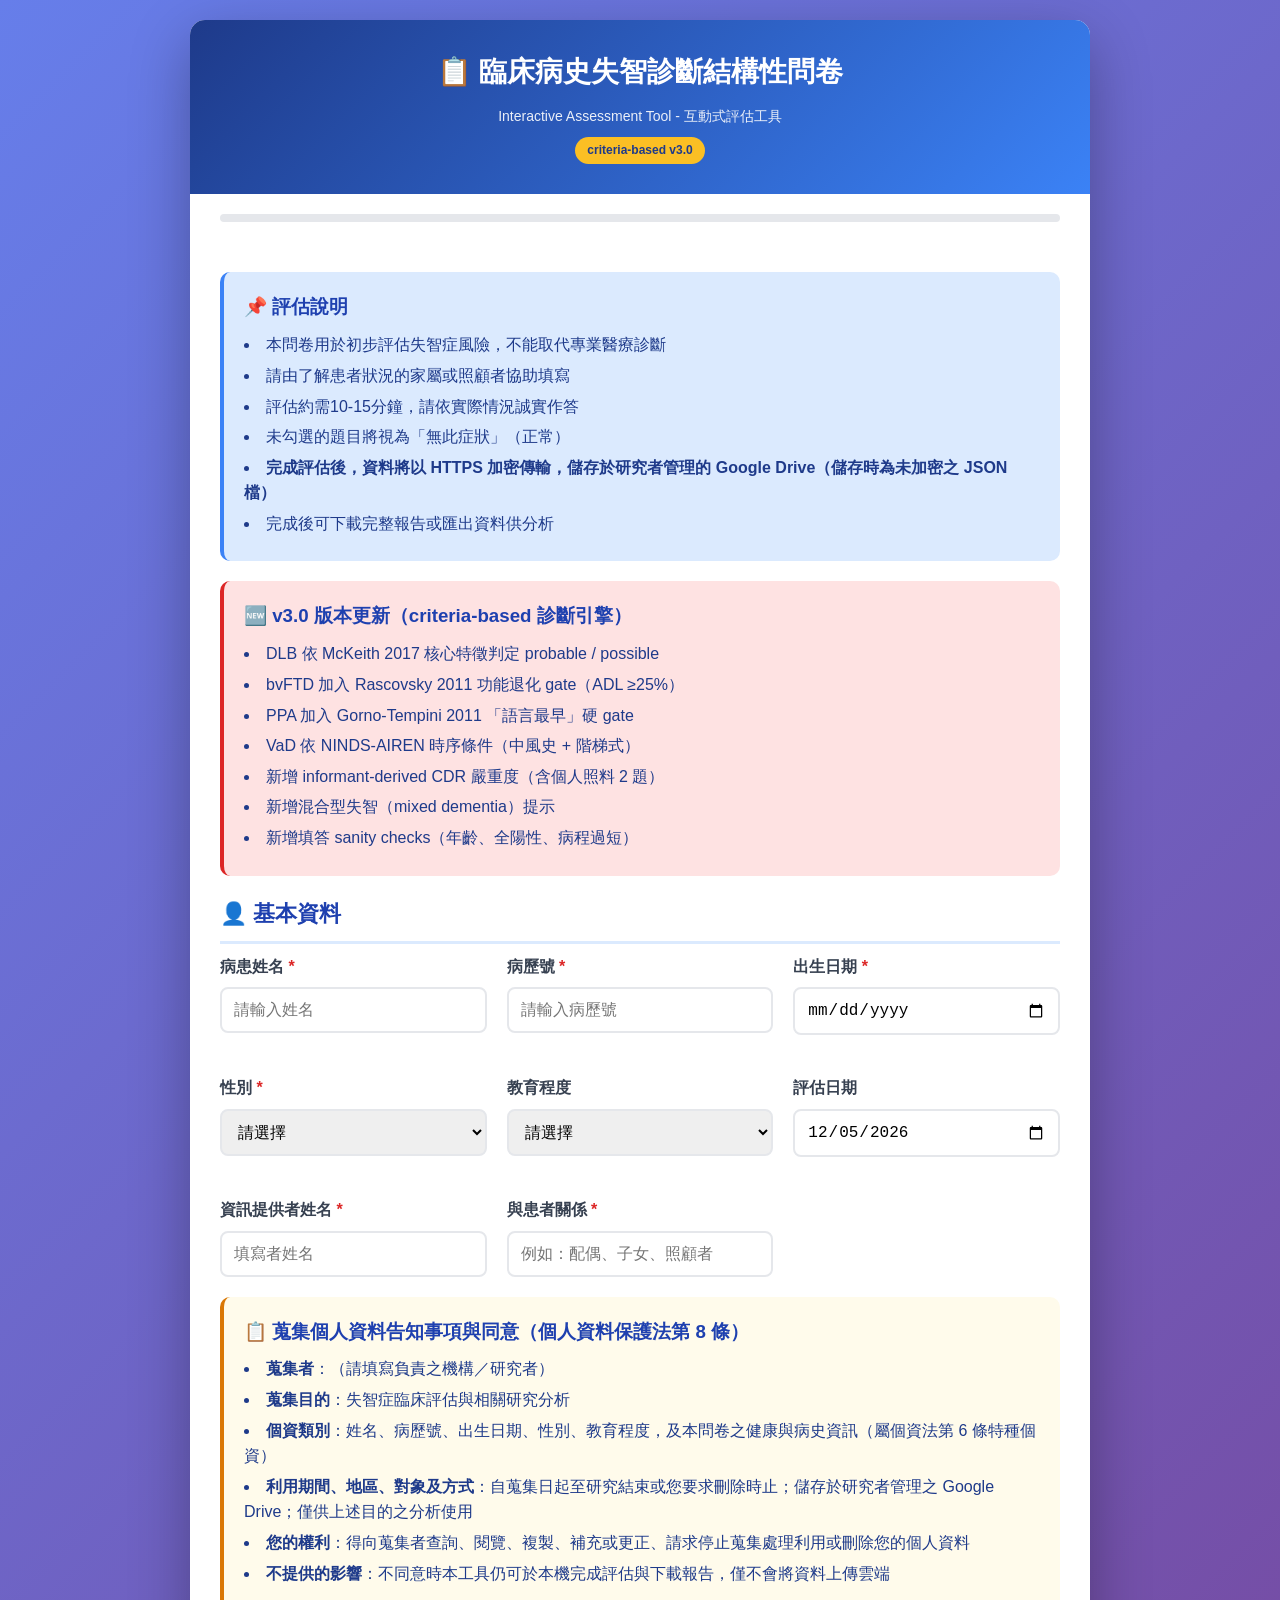
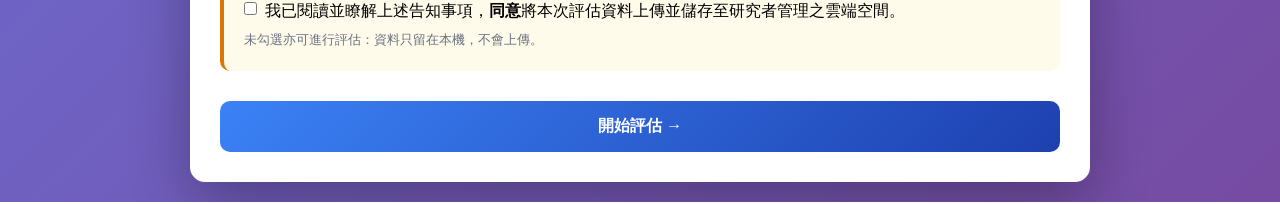
==== commit 53538bfb: "security: 端點驗證、同意閘門、個資移出版控 依 web-app-security-review 技能審查後修補：  - S1 開放寫入端點：新增 apps-script/Code.gs（共用" ====
--- a/index.html
+++ b/index.html
@@ -549,7 +549,7 @@
                     <li>請由了解患者狀況的家屬或照顧者協助填寫</li>
                     <li>評估約需10-15分鐘，請依實際情況誠實作答</li>
                     <li>未勾選的題目將視為「無此症狀」（正常）</li>
-                    <li><strong>完成評估後，資料將自動加密儲存至雲端</strong></li>
+                    <li><strong>完成評估後，資料將以 HTTPS 加密傳輸，儲存於研究者管理的 Google Drive（儲存時為未加密之 JSON 檔）</strong></li>
                     <li>完成後可下載完整報告或匯出資料供分析</li>
                 </ul>
             </div>
@@ -616,6 +616,27 @@
                 </div>
             </div>
 
+            <div class="info-box" style="background:#fffbeb; border-left-color:#d97706;">
+                <h3>📋 蒐集個人資料告知事項與同意（個人資料保護法第 8 條）</h3>
+                <ul>
+                    <li><strong>蒐集者</strong>：<span id="dataControllerName">（請填寫負責之機構／研究者）</span></li>
+                    <li><strong>蒐集目的</strong>：失智症臨床評估與相關研究分析</li>
+                    <li><strong>個資類別</strong>：姓名、病歷號、出生日期、性別、教育程度，及本問卷之健康與病史資訊（屬個資法第 6 條特種個資）</li>
+                    <li><strong>利用期間、地區、對象及方式</strong>：自蒐集日起至研究結束或您要求刪除時止；儲存於研究者管理之 Google Drive；僅供上述目的之分析使用</li>
+                    <li><strong>您的權利</strong>：得向蒐集者查詢、閱覽、複製、補充或更正、請求停止蒐集處理利用或刪除您的個人資料</li>
+                    <li><strong>不提供的影響</strong>：不同意時本工具仍可於本機完成評估與下載報告，僅不會將資料上傳雲端</li>
+                </ul>
+                <div style="margin-top:12px;">
+                    <label style="display:flex; align-items:flex-start; gap:8px; cursor:pointer;">
+                        <input type="checkbox" id="consentUpload" style="margin-top:4px;">
+                        <span>我已閱讀並瞭解上述告知事項，<strong>同意</strong>將本次評估資料上傳並儲存至研究者管理之雲端空間。</span>
+                    </label>
+                    <div style="margin-top:6px; font-size:13px; color:#6b7280;">
+                        未勾選亦可進行評估：資料只留在本機，不會上傳。
+                    </div>
+                </div>
+            </div>
+
             <div class="button-group">
                 <button class="btn btn-primary" onclick="startAssessment()">
                     開始評估 →
@@ -633,7 +654,17 @@
         let currentStep = 0;
         let responses = {};
         let patientInfo = {};
-        let globalResults = {}; 
+        let globalResults = {};
+        let uploadConsent = { agreed: false, agreedAt: null, noticeVersion: null };
+
+        // 檔名安全化：移除路徑分隔字元與控制字元，避免使用者輸入影響下載檔名
+        function safeFileNamePart(s) {
+            return String(s == null ? '' : s)
+                .replace(/[\\/:*?"<>|\u0000-\u001f]/g, "_")
+                .replace(/^\.+/, '_')
+                .trim()
+                .slice(0, 40) || 'unknown';
+        }
 
         // 優化版問卷結構 v2.0
         const questionSections = [
@@ -892,7 +923,17 @@
                 return;
             }
 
+            // 個資法 §8 告知後同意：未勾選則本次資料只留在本機，不上傳
+            const consentBox = document.getElementById('consentUpload');
+            uploadConsent = {
+                agreed: !!(consentBox && consentBox.checked),
+                agreedAt: (consentBox && consentBox.checked) ? new Date().toISOString() : null,
+                noticeVersion: 'pdpa-notice-2026-08'
+            };
+
             patientInfo = {
+                // recordId 供伺服器端組檔名用，不含可識別資訊
+                recordId: 'r' + Date.now().toString(36),
                 name: name,
                 chartNumber: chartNumber,
                 birthDate: birthDate,
@@ -1488,6 +1529,14 @@
                 if (s <= 0.85) return 2;
                 return 3;
             }
+            // 個人照料（Personal Care）依 CDR 官方評分表僅有 0/1/2/3，無 0.5「疑似」級；
+            // 疑似區間收斂為 0（個人照料通常在失智較後期才受損，早期保留）。
+            function mapSeverityToCDR_PC(s) {
+                if (s <= 0.25) return 0;
+                if (s <= 0.6)  return 1;
+                if (s <= 0.85) return 2;
+                return 3;
+            }
             function boxAvg(arr) {
                 if (arr.length === 0) return 0;
                 return arr.reduce((a, b) => a + b, 0) / arr.length;
@@ -1522,7 +1571,7 @@
             const pArr = [
                 adlScore('adl9_7','adl3'), adlScore('adl9_11','adl3'), adlScore('adl9_12','adl3')
             ];
-            const personalCare = mapSeverityToCDR(boxAvg(pArr));
+            const personalCare = mapSeverityToCDR_PC(boxAvg(pArr));
 
             // Global CDR — Morris 簡化演算法：memory 為 anchor
             const boxes = { memory, orientation, judgment, community, homeHobbies, personalCare };
@@ -1850,11 +1899,16 @@
             globalResults = calculateScores();
             const results = globalResults; 
 
-            try {
-                const jsonString = generateJSONDataString(); 
-                uploadToGoogleDrive_Silent(jsonString);
-            } catch (e) {
-                console.error("Auto-save failed:", e);
+            // 僅在使用者已依告知事項勾選同意時才上傳；否則資料只留在本機。
+            if (uploadConsent.agreed) {
+                try {
+                    const jsonString = generateJSONDataString();
+                    uploadToGoogleDrive_Silent(jsonString);
+                } catch (e) {
+                    console.error("Auto-save failed:", e);
+                }
+            } else {
+                console.info("未取得上傳同意，本次資料僅保留於本機。");
             }
 
             const recsData = generateRecommendations(results); 
@@ -2178,7 +2232,7 @@
             const url = URL.createObjectURL(blob);
             const a = document.createElement('a');
             a.href = url;
-            a.download = '失智症評估報告_' + patientInfo.name + '_' + patientInfo.assessmentDate + '.txt';
+            a.download = '失智症評估報告_' + safeFileNamePart(patientInfo.name) + '_' + safeFileNamePart(patientInfo.assessmentDate) + '.txt';
             document.body.appendChild(a);
             a.click();
             document.body.removeChild(a);
@@ -2205,6 +2259,7 @@
                     assessmentDate: patientInfo.assessmentDate
                 },
                 patientInfo: patientInfo,
+                consent: uploadConsent,
                 responses: responses,
                 results: resultsWithoutLegacy,
                 legacyScores: legacyBlock,
@@ -2218,7 +2273,7 @@
             const jsonString = generateJSONDataString();
             const dataUri = 'data:application/json;charset=utf-8,'+ encodeURIComponent(jsonString);
             
-            const exportFileDefaultName = 'dementia_assessment_' + patientInfo.chartNumber + '_' + new Date().getTime() + '.json';
+            const exportFileDefaultName = 'dementia_assessment_' + safeFileNamePart(patientInfo.chartNumber) + '_' + new Date().getTime() + '.json';
             
             const linkElement = document.createElement('a');
             linkElement.setAttribute('href', dataUri);
@@ -2228,58 +2283,69 @@
 
         // [MODIFIED] v2.0: (SILENT) 上傳到 Google Drive (移除 alert)
         // ==========================================
-// 複製並取代您 HTML 檔案中的 uploadToGoogleDrive_Silent 函數
-// (修正：直接傳遞 JSON 字串)
+// 上傳至 Google Drive（經 Apps Script 接收端）
+// 2026-08-30 資安強化：需同意才送、附共用權杖、不再吞掉錯誤
 // ==========================================
-function uploadToGoogleDrive_Silent(jsonData) { // jsonData 應該已經是字串
-    // 🔧 請將下面的 URL 替換為您的 Google Apps Script URL
-    const scriptUrl = 'https://script.google.com/macros/s/AKfycbw3uS2wMJkXhrRnqrmzYoA_5-DpfHT0atHGZR0203WjDNzkAMpddbdtqXXv8sggWfMq/exec'; // <--- 請確保這裡填寫了您正確的 URL
-
-    // 驗證 jsonData 是否為有效的字串 (基本檢查)
+// 上傳設定：endpoint 與 token 皆為前端可見（前端沒有秘密）。
+// token 只擋掉隨機掃描與誤觸，真正的驗證與速率限制在 Apps Script 端（見 apps-script/Code.gs）。
+const UPLOAD_CONFIG = {
+    // 🔧 部署 apps-script/Code.gs 後，把新的 /exec URL 填在這裡
+    scriptUrl: 'REPLACE_WITH_YOUR_APPS_SCRIPT_EXEC_URL',
+    // 🔧 與 Apps Script 指令碼屬性 SHARED_TOKEN 相同的字串
+    sharedToken: 'REPLACE_WITH_YOUR_SHARED_TOKEN'
+};
+
+function uploadToGoogleDrive_Silent(jsonData) { // jsonData 為 JSON 字串
+    if (!UPLOAD_CONFIG.scriptUrl || UPLOAD_CONFIG.scriptUrl.indexOf('REPLACE_WITH') === 0) {
+        console.warn('尚未設定上傳端點，略過上傳（資料仍可於本機下載）。');
+        return;
+    }
+
+    // 基本格式檢查
     if (typeof jsonData !== 'string' || jsonData.length < 2 || !jsonData.startsWith('{')) {
-         console.error('Google Drive Upload Failed: Invalid JSON data string provided.');
-         return; // 如果 jsonData 無效，則不執行 fetch
+        console.error('Upload skipped: invalid JSON string.');
+        return;
     }
 
-    fetch(scriptUrl, {
+    // 二次確認同意狀態；未同意一律不送（與 showResults 的閘門雙重把關）
+    let payload;
+    try {
+        payload = JSON.parse(jsonData);
+    } catch (e) {
+        console.error('Upload skipped: JSON parse failed.');
+        return;
+    }
+    if (!payload.consent || payload.consent.agreed !== true) {
+        console.info('Upload skipped: no consent.');
+        return;
+    }
+
+    // 附上權杖後送出（token 不落地，由伺服器端剝除）
+    payload.token = UPLOAD_CONFIG.sharedToken;
+
+    fetch(UPLOAD_CONFIG.scriptUrl, {
         method: 'POST',
-        // **修正:** mode: 'no-cors' 移除或註解掉，因為 Apps Script Web App 通常需要 CORS 才能回傳 JSON 成功訊息
-        // mode: 'no-cors', // 如果您的 Apps Script 不需要回傳，可以保留，但建議移除以接收回傳
-        cache: 'no-cache', // 避免快取舊請求
+        cache: 'no-cache',
         headers: {
-             // **修正:** 改用 'text/plain' 傳送純字串，讓 Apps Script 端更容易解析
-             // 'Content-Type': 'application/json',
-            'Content-Type': 'text/plain;charset=utf-8', // Apps Script 的 e.postData.contents 更容易處理純文字
+            'Content-Type': 'text/plain;charset=utf-8'
         },
-        // **修正:** 直接使用傳入的 jsonData 字串作為 body
-        body: jsonData
+        body: JSON.stringify(payload)
     })
     .then(function(response) {
-        // 即使是 no-cors, fetch 也不會拋出錯誤，而是返回一個 opaque response
-        // 如果移除 no-cors，這裡可以檢查 response.ok
-        if (response.ok) {
-            return response.json(); // 嘗試解析 Apps Script 回傳的 JSON
-        }
-        // 如果 fetch 失敗 (網路問題或 CORS 問題)
-        // 嘗試從 response 讀取文字錯誤訊息 (如果有的話)
-        return response.text().then(text => {
-             throw new Error('Network response was not ok. Status: ' + response.status + ' Body: ' + text);
-        });
+        if (!response.ok) {
+            throw new Error('HTTP ' + response.status);
+        }
+        return response.json();
     })
     .then(function(result) {
-        // Apps Script 成功回傳 JSON
         if (result && result.success) {
-            console.log('Google Drive Upload Success:', result.fileName || 'Unknown Filename');
+            console.log('Upload success:', result.fileName || '(unnamed)');
         } else {
-            // Apps Script 回傳了 JSON 但 success 為 false 或格式不對
-            throw new Error(result ? result.message : 'Unknown upload error from script');
+            throw new Error(result ? result.message : 'unknown error');
         }
     })
     .catch(function(error) {
-        // 捕捉 fetch 本身的錯誤 或 then 中拋出的錯誤
-        console.error('Google Drive Upload Failed:', error.message);
-        // 您可以在這裡加入一個給使用者的溫和提示，例如在頁面某處顯示一個小小的錯誤圖示
-        // 但由於是 "Silent" 模式，避免使用 alert()
+        console.error('Upload failed:', error.message);
     });
 }
 
@@ -2302,6 +2368,9 @@
                 document.getElementById('assessmentDate').valueAsDate = new Date();
                 document.getElementById('informantName').value = '';
                 document.getElementById('informantRelation').value = '';
+                // 同意狀態不得沿用到下一位受試者
+                uploadConsent = { agreed: false, agreedAt: null, noticeVersion: null };
+                document.getElementById('consentUpload').checked = false;
                 updateProgress();
                 window.scrollTo(0, 0);
             }
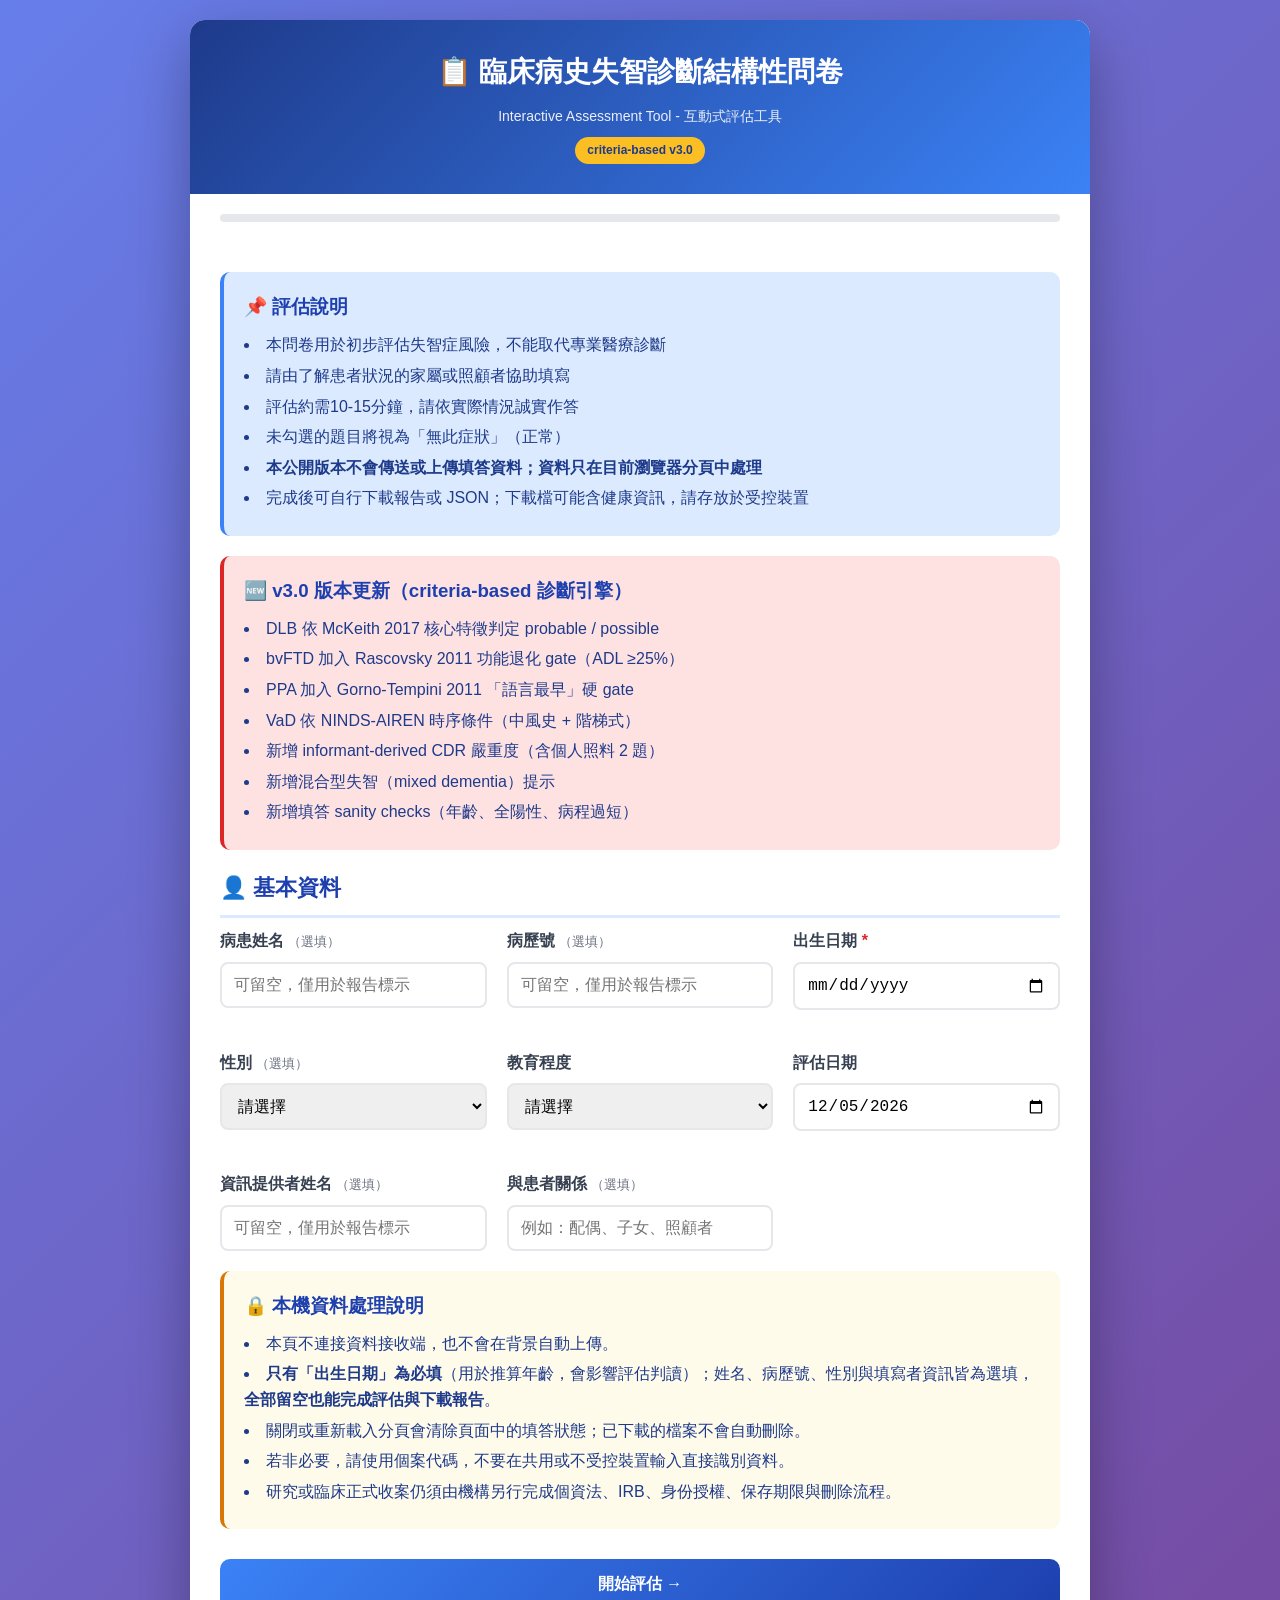
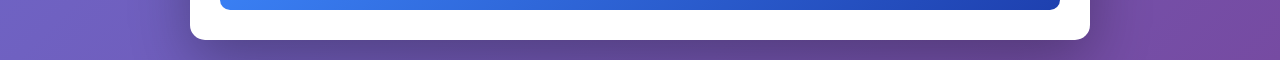
==== commit a30a1926: "fix: 最小蒐集修正，並讓雲端儲存在已設定接收端時可用 **最小蒐集（使用者回報）** 告知文案寫「未勾選亦可進行評估」，實際上卻因必填欄位而無法繼續。查核 `calculateScores()` " ====
--- a/index.html
+++ b/index.html
@@ -110,6 +110,12 @@
 
         .form-label .required {
             color: #dc2626;
+        }
+
+        .form-label .optional {
+            color: #6b7280;
+            font-weight: 400;
+            font-size: 13px;
         }
 
         .form-input, .form-select {
@@ -549,8 +555,8 @@
                     <li>請由了解患者狀況的家屬或照顧者協助填寫</li>
                     <li>評估約需10-15分鐘，請依實際情況誠實作答</li>
                     <li>未勾選的題目將視為「無此症狀」（正常）</li>
-                    <li><strong>完成評估後，資料將以 HTTPS 加密傳輸，儲存於研究者管理的 Google Drive（儲存時為未加密之 JSON 檔）</strong></li>
-                    <li>完成後可下載完整報告或匯出資料供分析</li>
+                    <li><strong>本公開版本不會傳送或上傳填答資料；資料只在目前瀏覽器分頁中處理</strong></li>
+                    <li>完成後可自行下載報告或 JSON；下載檔可能含健康資訊，請存放於受控裝置</li>
                 </ul>
             </div>
 
@@ -570,19 +576,19 @@
             <div class="section-title">👤 基本資料</div>
             <div class="form-grid">
                 <div class="form-group">
-                    <label class="form-label">病患姓名 <span class="required">*</span></label>
-                    <input type="text" id="patientName" class="form-input" placeholder="請輸入姓名">
+                    <label class="form-label">病患姓名 <span class="optional">（選填）</span></label>
+                    <input type="text" id="patientName" class="form-input" placeholder="可留空，僅用於報告標示">
                 </div>
                 <div class="form-group">
-                    <label class="form-label">病歷號 <span class="required">*</span></label>
-                    <input type="text" id="chartNumber" class="form-input" placeholder="請輸入病歷號">
+                    <label class="form-label">病歷號 <span class="optional">（選填）</span></label>
+                    <input type="text" id="chartNumber" class="form-input" placeholder="可留空，僅用於報告標示">
                 </div>
                 <div class="form-group">
                     <label class="form-label">出生日期 <span class="required">*</span></label>
                     <input type="date" id="birthDate" class="form-input">
                 </div>
                 <div class="form-group">
-                    <label class="form-label">性別 <span class="required">*</span></label>
+                    <label class="form-label">性別 <span class="optional">（選填）</span></label>
                     <select id="gender" class="form-select">
                         <option value="">請選擇</option>
                         <option value="男">男</option>
@@ -607,24 +613,24 @@
                     <input type="date" id="assessmentDate" class="form-input">
                 </div>
                 <div class="form-group">
-                    <label class="form-label">資訊提供者姓名 <span class="required">*</span></label>
-                    <input type="text" id="informantName" class="form-input" placeholder="填寫者姓名">
+                    <label class="form-label">資訊提供者姓名 <span class="optional">（選填）</span></label>
+                    <input type="text" id="informantName" class="form-input" placeholder="可留空，僅用於報告標示">
                 </div>
                 <div class="form-group">
-                    <label class="form-label">與患者關係 <span class="required">*</span></label>
+                    <label class="form-label">與患者關係 <span class="optional">（選填）</span></label>
                     <input type="text" id="informantRelation" class="form-input" placeholder="例如：配偶、子女、照顧者">
                 </div>
             </div>
 
-            <div class="info-box" style="background:#fffbeb; border-left-color:#d97706;">
+            <div id="consentBlock" class="info-box" style="display:none; background:#fffbeb; border-left-color:#d97706;">
                 <h3>📋 蒐集個人資料告知事項與同意（個人資料保護法第 8 條）</h3>
                 <ul>
                     <li><strong>蒐集者</strong>：<span id="dataControllerName">（請填寫負責之機構／研究者）</span></li>
                     <li><strong>蒐集目的</strong>：失智症臨床評估與相關研究分析</li>
-                    <li><strong>個資類別</strong>：姓名、病歷號、出生日期、性別、教育程度，及本問卷之健康與病史資訊（屬個資法第 6 條特種個資）</li>
-                    <li><strong>利用期間、地區、對象及方式</strong>：自蒐集日起至研究結束或您要求刪除時止；儲存於研究者管理之 Google Drive；僅供上述目的之分析使用</li>
+                    <li><strong>個資類別</strong>：您於本頁填寫的欄位，及本問卷之健康與病史資訊（屬個資法第 6 條特種個資）</li>
+                    <li><strong>利用期間、地區、對象及方式</strong>：自蒐集日起至研究結束或您要求刪除時止；儲存於研究者管理之 Google Drive（以 HTTPS 傳輸，儲存時為未加密之 JSON）；僅供上述目的之分析使用</li>
                     <li><strong>您的權利</strong>：得向蒐集者查詢、閱覽、複製、補充或更正、請求停止蒐集處理利用或刪除您的個人資料</li>
-                    <li><strong>不提供的影響</strong>：不同意時本工具仍可於本機完成評估與下載報告，僅不會將資料上傳雲端</li>
+                    <li><strong>不提供的影響</strong>：不同意時仍可完整完成評估並下載報告，僅不會將資料上傳雲端</li>
                 </ul>
                 <div style="margin-top:12px;">
                     <label style="display:flex; align-items:flex-start; gap:8px; cursor:pointer;">
@@ -632,9 +638,20 @@
                         <span>我已閱讀並瞭解上述告知事項，<strong>同意</strong>將本次評估資料上傳並儲存至研究者管理之雲端空間。</span>
                     </label>
                     <div style="margin-top:6px; font-size:13px; color:#6b7280;">
-                        未勾選亦可進行評估：資料只留在本機，不會上傳。
+                        未勾選亦可完成評估並下載報告，資料只留在本機、不會上傳。
                     </div>
                 </div>
+            </div>
+
+            <div id="localOnlyNote" class="info-box" style="background:#fffbeb; border-left-color:#d97706;">
+                <h3>🔒 本機資料處理說明</h3>
+                <ul>
+                    <li>本頁不連接資料接收端，也不會在背景自動上傳。</li>
+                    <li><strong>只有「出生日期」為必填</strong>（用於推算年齡，會影響評估判讀）；姓名、病歷號、性別與填寫者資訊皆為選填，<strong>全部留空也能完成評估與下載報告</strong>。</li>
+                    <li>關閉或重新載入分頁會清除頁面中的填答狀態；已下載的檔案不會自動刪除。</li>
+                    <li>若非必要，請使用個案代碼，不要在共用或不受控裝置輸入直接識別資料。</li>
+                    <li>研究或臨床正式收案仍須由機構另行完成個資法、IRB、身份授權、保存期限與刪除流程。</li>
+                </ul>
             </div>
 
             <div class="button-group">
@@ -646,6 +663,7 @@
 
         <div id="questionSteps" class="content hidden"></div>
 
+        <div id="uploadStatus" style="display:none; padding:10px 24px; font-size:14px; font-weight:600;"></div>
         <div id="resultsPage" class="content hidden"></div>
     </div>
 
@@ -656,6 +674,80 @@
         let patientInfo = {};
         let globalResults = {};
         let uploadConsent = { agreed: false, agreedAt: null, noticeVersion: null };
+
+        // ── 雲端硬碟儲存設定 ──────────────────────────────────────────
+        // 部署 apps-script/Code.gs 後，把 /exec 網址與 SHARED_TOKEN 填在這裡。
+        // 兩者維持佔位字串時＝未設定：同意區塊不顯示、任何情況都不上傳（fail closed）。
+        // 注意：前端沒有秘密。token 只擋隨機掃描的機器人，擋不住看過原始碼的人；
+        // 真正的強防護是部署時把存取權收成「僅限特定使用者／網域」，讓 Google 先驗身分。
+        const UPLOAD_CONFIG = {
+            scriptUrl: 'REPLACE_WITH_YOUR_APPS_SCRIPT_EXEC_URL',
+            sharedToken: 'REPLACE_WITH_YOUR_SHARED_TOKEN'
+        };
+
+        function isUploadConfigured() {
+            return !!UPLOAD_CONFIG.scriptUrl
+                && UPLOAD_CONFIG.scriptUrl.indexOf('REPLACE_WITH') !== 0
+                && UPLOAD_CONFIG.scriptUrl.indexOf('https://') === 0;
+        }
+
+        // 未設定接收端時，隱藏同意區塊——避免出現「勾了也不會上傳」的誤導文案。
+        document.addEventListener('DOMContentLoaded', function () {
+            const block = document.getElementById('consentBlock');
+            const localNote = document.getElementById('localOnlyNote');
+            if (block) block.style.display = isUploadConfigured() ? '' : 'none';
+            if (localNote) localNote.style.display = isUploadConfigured() ? 'none' : '';
+        });
+
+        function uploadToGoogleDrive_Silent(jsonData) {
+            if (!isUploadConfigured()) { return; }
+            if (typeof jsonData !== 'string' || !jsonData.startsWith('{')) {
+                console.error('Upload skipped: invalid JSON string.');
+                return;
+            }
+            let payload;
+            try { payload = JSON.parse(jsonData); }
+            catch (e) { console.error('Upload skipped: JSON parse failed.'); return; }
+
+            // 雙重把關：送出函式內再驗一次同意（伺服器端還會再驗第三次）
+            if (!payload.consent || payload.consent.agreed !== true) {
+                console.info('Upload skipped: no consent.');
+                return;
+            }
+            payload.token = UPLOAD_CONFIG.sharedToken;
+
+            fetch(UPLOAD_CONFIG.scriptUrl, {
+                method: 'POST',
+                cache: 'no-cache',
+                headers: { 'Content-Type': 'text/plain;charset=utf-8' },
+                body: JSON.stringify(payload)
+            })
+            .then(function (r) {
+                if (!r.ok) { throw new Error('HTTP ' + r.status); }
+                return r.json();
+            })
+            .then(function (result) {
+                if (result && result.success) {
+                    console.log('Upload success:', result.fileName || '(unnamed)');
+                    showUploadStatus('已儲存至雲端硬碟', true);
+                } else {
+                    throw new Error(result ? result.message : 'unknown error');
+                }
+            })
+            .catch(function (err) {
+                // 不再靜默吞掉失敗——使用者以為存好了卻沒存，比沒有這個功能更糟
+                console.error('Upload failed:', err.message);
+                showUploadStatus('雲端儲存失敗（' + err.message + '），請改用下載報告保存', false);
+            });
+        }
+
+        function showUploadStatus(msg, ok) {
+            const el = document.getElementById('uploadStatus');
+            if (!el) return;
+            el.textContent = (ok ? '✅ ' : '⚠️ ') + msg;
+            el.style.color = ok ? '#059669' : '#b45309';
+            el.style.display = '';
+        }
 
         // 檔名安全化：移除路徑分隔字元與控制字元，避免使用者輸入影響下載檔名
         function safeFileNamePart(s) {
@@ -918,17 +1010,21 @@
             const informantName = document.getElementById('informantName').value.trim();
             const informantRelation = document.getElementById('informantRelation').value.trim();
 
-            if (!name || !chartNumber || !birthDate || !gender || !informantName || !informantRelation) {
-                alert('請填寫所有必填欄位（標註 * 者）');
+            // 最小蒐集（個資法 §5 比例原則）：只有出生日期會影響評估邏輯
+            // （推算年齡供 sanity check 與早發判斷），其餘欄位純屬報告標示用途，
+            // 一律選填。不要為了「表格好看」而強制蒐集無功能的直接識別碼。
+            if (!birthDate) {
+                alert('請填寫出生日期（用於推算年齡，會影響評估判讀）');
                 return;
             }
 
-            // 個資法 §8 告知後同意：未勾選則本次資料只留在本機，不上傳
+            // 個資法 §8 告知後同意。未設定接收端時同意區塊不顯示，此處必然為 false（fail closed）。
             const consentBox = document.getElementById('consentUpload');
+            const agreed = isUploadConfigured() && !!(consentBox && consentBox.checked);
             uploadConsent = {
-                agreed: !!(consentBox && consentBox.checked),
-                agreedAt: (consentBox && consentBox.checked) ? new Date().toISOString() : null,
-                noticeVersion: 'pdpa-notice-2026-08'
+                agreed: agreed,
+                agreedAt: agreed ? new Date().toISOString() : null,
+                noticeVersion: isUploadConfigured() ? 'pdpa-notice-2026-08' : 'local-only-2026-08'
             };
 
             patientInfo = {
@@ -1899,16 +1995,15 @@
             globalResults = calculateScores();
             const results = globalResults; 
 
-            // 僅在使用者已依告知事項勾選同意時才上傳；否則資料只留在本機。
-            if (uploadConsent.agreed) {
+            // 只有「已設定接收端」且「已取得同意」兩者同時成立才上傳；否則純本機。
+            if (isUploadConfigured() && uploadConsent.agreed) {
                 try {
-                    const jsonString = generateJSONDataString();
-                    uploadToGoogleDrive_Silent(jsonString);
+                    uploadToGoogleDrive_Silent(generateJSONDataString());
                 } catch (e) {
                     console.error("Auto-save failed:", e);
                 }
             } else {
-                console.info("未取得上傳同意，本次資料僅保留於本機。");
+                console.info("未上傳：" + (isUploadConfigured() ? "未取得同意。" : "本版本未設定資料接收端。"));
             }
 
             const recsData = generateRecommendations(results); 
@@ -2135,13 +2230,15 @@
             report += '═══════════════════════════════════════════════════════════════\n\n';
             report += '【基本資料】\n';
             report += '────────────────────────────────────────────────\n';
-            report += '病患姓名：' + patientInfo.name + '\n';
-            report += '病歷號：' + patientInfo.chartNumber + '\n';
+            report += '紀錄編號：' + patientInfo.recordId + '\n';
+            report += '病患姓名：' + (patientInfo.name || '未填寫') + '\n';
+            report += '病歷號：' + (patientInfo.chartNumber || '未填寫') + '\n';
             report += '出生日期：' + patientInfo.birthDate + (age ? ' (' + age + '歲)' : '') + '\n';
-            report += '性別：' + patientInfo.gender + '\n';
+            report += '性別：' + (patientInfo.gender || '未填寫') + '\n';
             report += '教育程度：' + (patientInfo.education || '未填寫') + '\n';
             report += '評估日期：' + patientInfo.assessmentDate + '\n';
-            report += '資訊提供者：' + patientInfo.informantName + '（' + patientInfo.informantRelation + '）\n\n';
+            report += '資訊提供者：' + (patientInfo.informantName || '未填寫')
+                + '（' + (patientInfo.informantRelation || '未填寫') + '）\n\n';
             
             report += '【評估結果摘要】\n';
             report += '────────────────────────────────────────────────\n';
@@ -2232,7 +2329,8 @@
             const url = URL.createObjectURL(blob);
             const a = document.createElement('a');
             a.href = url;
-            a.download = '失智症評估報告_' + safeFileNamePart(patientInfo.name) + '_' + safeFileNamePart(patientInfo.assessmentDate) + '.txt';
+            // 檔名只放自產的 recordId，不放姓名/病歷號（仍過安全化，避免日後改動 recordId 產生器時破功）
+            a.download = 'dementia_assessment_report_' + safeFileNamePart(patientInfo.recordId) + '_' + new Date().getTime() + '.txt';
             document.body.appendChild(a);
             a.click();
             document.body.removeChild(a);
@@ -2273,82 +2371,13 @@
             const jsonString = generateJSONDataString();
             const dataUri = 'data:application/json;charset=utf-8,'+ encodeURIComponent(jsonString);
             
-            const exportFileDefaultName = 'dementia_assessment_' + safeFileNamePart(patientInfo.chartNumber) + '_' + new Date().getTime() + '.json';
+            const exportFileDefaultName = 'dementia_assessment_' + safeFileNamePart(patientInfo.recordId) + '_' + new Date().getTime() + '.json';
             
             const linkElement = document.createElement('a');
             linkElement.setAttribute('href', dataUri);
             linkElement.setAttribute('download', exportFileDefaultName);
             linkElement.click(); 
         }
-
-        // [MODIFIED] v2.0: (SILENT) 上傳到 Google Drive (移除 alert)
-        // ==========================================
-// 上傳至 Google Drive（經 Apps Script 接收端）
-// 2026-08-30 資安強化：需同意才送、附共用權杖、不再吞掉錯誤
-// ==========================================
-// 上傳設定：endpoint 與 token 皆為前端可見（前端沒有秘密）。
-// token 只擋掉隨機掃描與誤觸，真正的驗證與速率限制在 Apps Script 端（見 apps-script/Code.gs）。
-const UPLOAD_CONFIG = {
-    // 🔧 部署 apps-script/Code.gs 後，把新的 /exec URL 填在這裡
-    scriptUrl: 'REPLACE_WITH_YOUR_APPS_SCRIPT_EXEC_URL',
-    // 🔧 與 Apps Script 指令碼屬性 SHARED_TOKEN 相同的字串
-    sharedToken: 'REPLACE_WITH_YOUR_SHARED_TOKEN'
-};
-
-function uploadToGoogleDrive_Silent(jsonData) { // jsonData 為 JSON 字串
-    if (!UPLOAD_CONFIG.scriptUrl || UPLOAD_CONFIG.scriptUrl.indexOf('REPLACE_WITH') === 0) {
-        console.warn('尚未設定上傳端點，略過上傳（資料仍可於本機下載）。');
-        return;
-    }
-
-    // 基本格式檢查
-    if (typeof jsonData !== 'string' || jsonData.length < 2 || !jsonData.startsWith('{')) {
-        console.error('Upload skipped: invalid JSON string.');
-        return;
-    }
-
-    // 二次確認同意狀態；未同意一律不送（與 showResults 的閘門雙重把關）
-    let payload;
-    try {
-        payload = JSON.parse(jsonData);
-    } catch (e) {
-        console.error('Upload skipped: JSON parse failed.');
-        return;
-    }
-    if (!payload.consent || payload.consent.agreed !== true) {
-        console.info('Upload skipped: no consent.');
-        return;
-    }
-
-    // 附上權杖後送出（token 不落地，由伺服器端剝除）
-    payload.token = UPLOAD_CONFIG.sharedToken;
-
-    fetch(UPLOAD_CONFIG.scriptUrl, {
-        method: 'POST',
-        cache: 'no-cache',
-        headers: {
-            'Content-Type': 'text/plain;charset=utf-8'
-        },
-        body: JSON.stringify(payload)
-    })
-    .then(function(response) {
-        if (!response.ok) {
-            throw new Error('HTTP ' + response.status);
-        }
-        return response.json();
-    })
-    .then(function(result) {
-        if (result && result.success) {
-            console.log('Upload success:', result.fileName || '(unnamed)');
-        } else {
-            throw new Error(result ? result.message : 'unknown error');
-        }
-    })
-    .catch(function(error) {
-        console.error('Upload failed:', error.message);
-    });
-}
-
 
         // 重新評估 (v2.0 logic)
         function restartAssessment() {
@@ -2368,9 +2397,13 @@
                 document.getElementById('assessmentDate').valueAsDate = new Date();
                 document.getElementById('informantName').value = '';
                 document.getElementById('informantRelation').value = '';
+                // 公開版本固定不上傳。
                 // 同意狀態不得沿用到下一位受試者
                 uploadConsent = { agreed: false, agreedAt: null, noticeVersion: null };
-                document.getElementById('consentUpload').checked = false;
+                const cb = document.getElementById('consentUpload');
+                if (cb) cb.checked = false;
+                const us = document.getElementById('uploadStatus');
+                if (us) us.style.display = 'none';
                 updateProgress();
                 window.scrollTo(0, 0);
             }
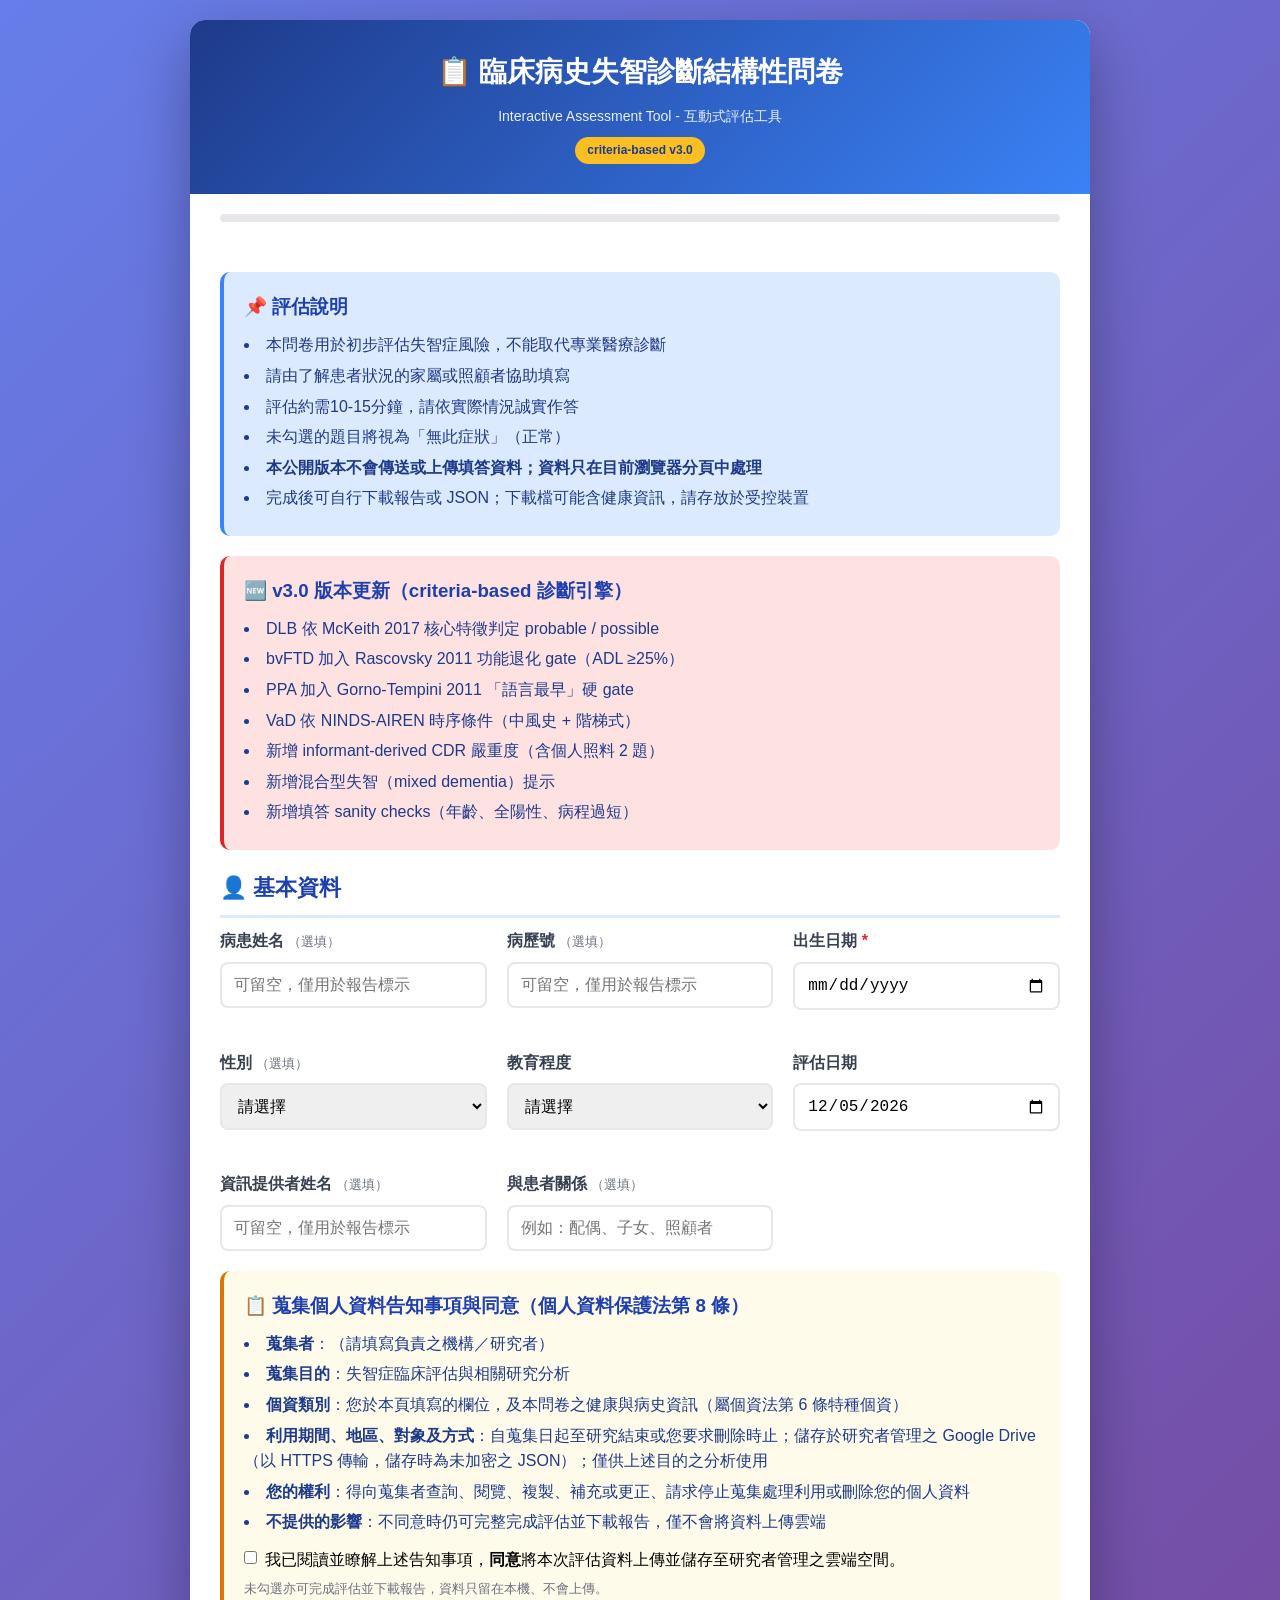
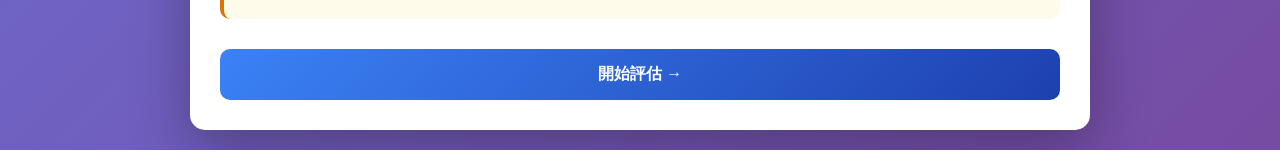
==== commit 6203d74f: "feat: 接回雲端硬碟儲存（端點已修復並重新部署） Apps Script 端已完成（版本 9，部署 ID 與網址不變）： - 新增 Security.gs：問卷資料夾與整合表的後援查找、請求閘門 " ====
--- a/index.html
+++ b/index.html
@@ -681,8 +681,8 @@
         // 注意：前端沒有秘密。token 只擋隨機掃描的機器人，擋不住看過原始碼的人；
         // 真正的強防護是部署時把存取權收成「僅限特定使用者／網域」，讓 Google 先驗身分。
         const UPLOAD_CONFIG = {
-            scriptUrl: 'REPLACE_WITH_YOUR_APPS_SCRIPT_EXEC_URL',
-            sharedToken: 'REPLACE_WITH_YOUR_SHARED_TOKEN'
+            scriptUrl: 'https://script.google.com/macros/s/AKfycbw3uS2wMJkXhrRnqrmzYoA_5-DpfHT0atHGZR0203WjDNzkAMpddbdtqXXv8sggWfMq/exec',
+            sharedToken: 'IHR1F-6bzZq_gQ5ML06dEMUW699UEGFU'
         };
 
         function isUploadConfigured() {
